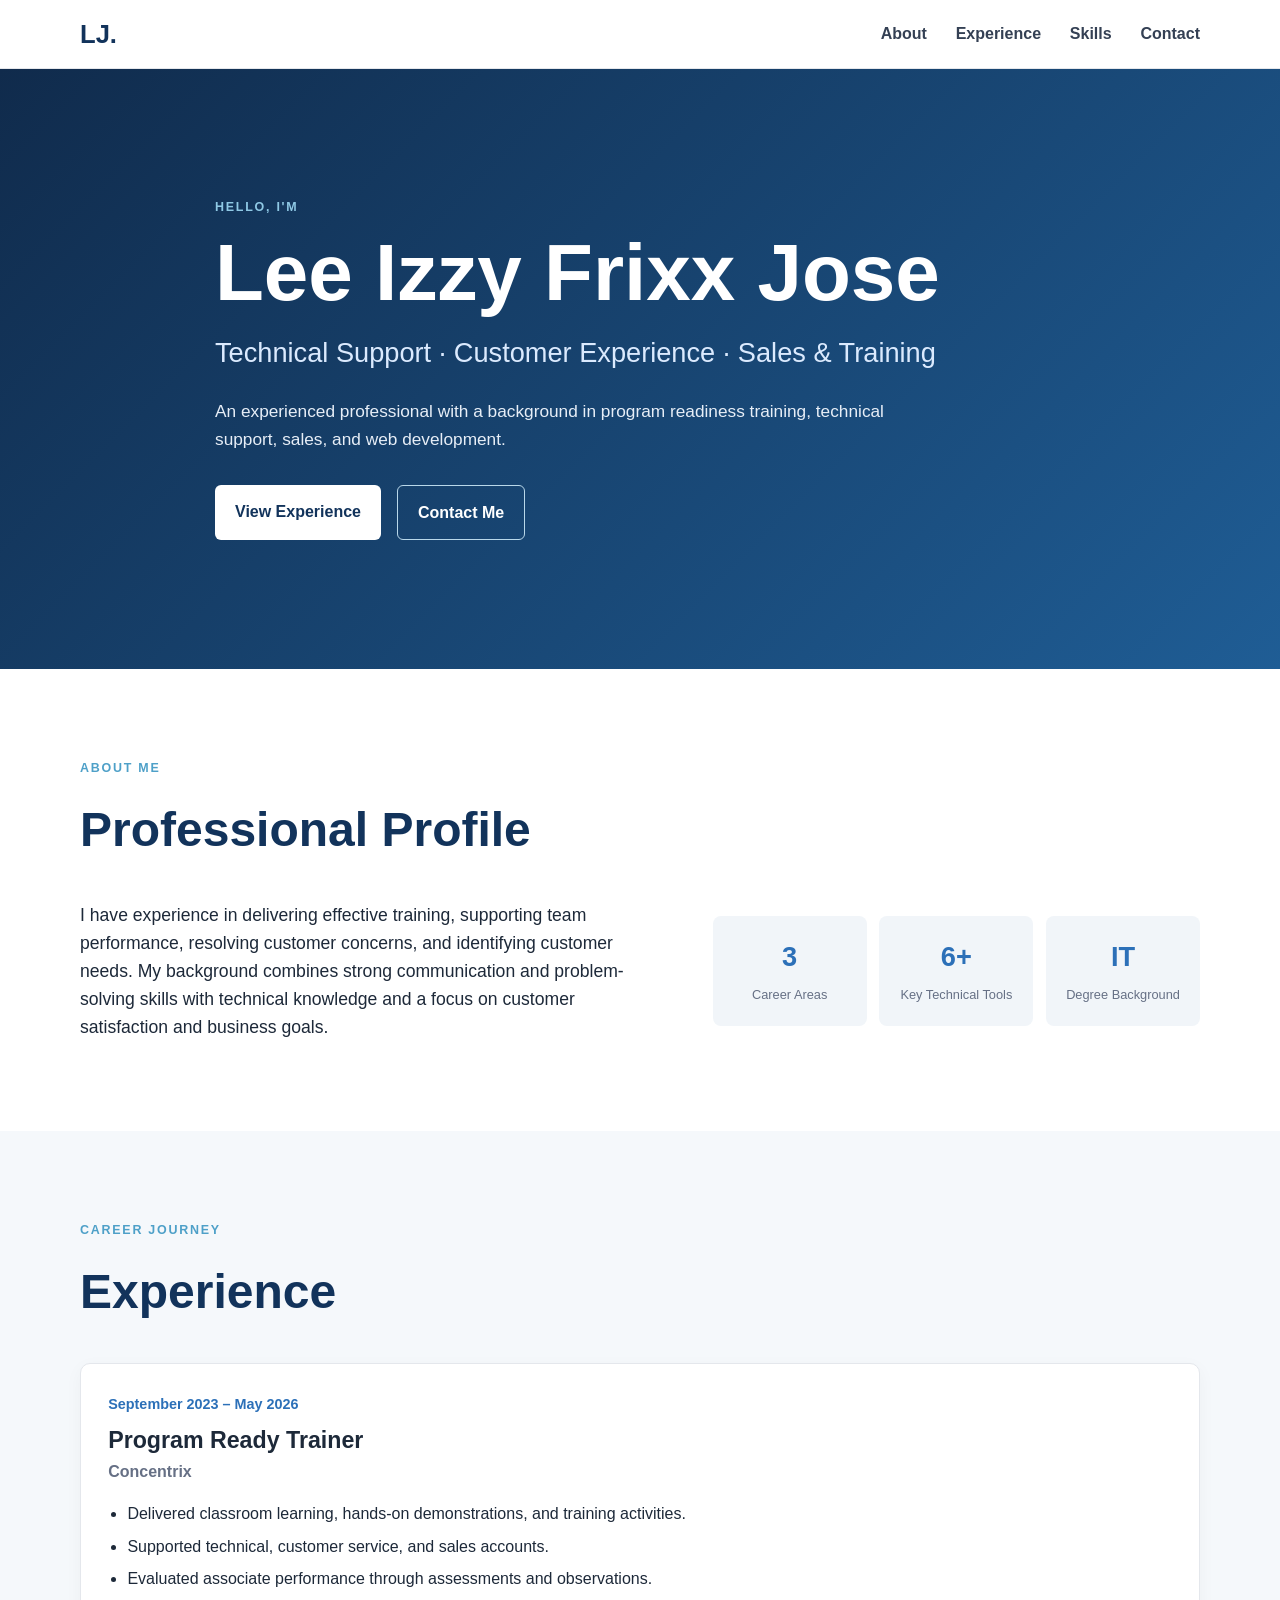
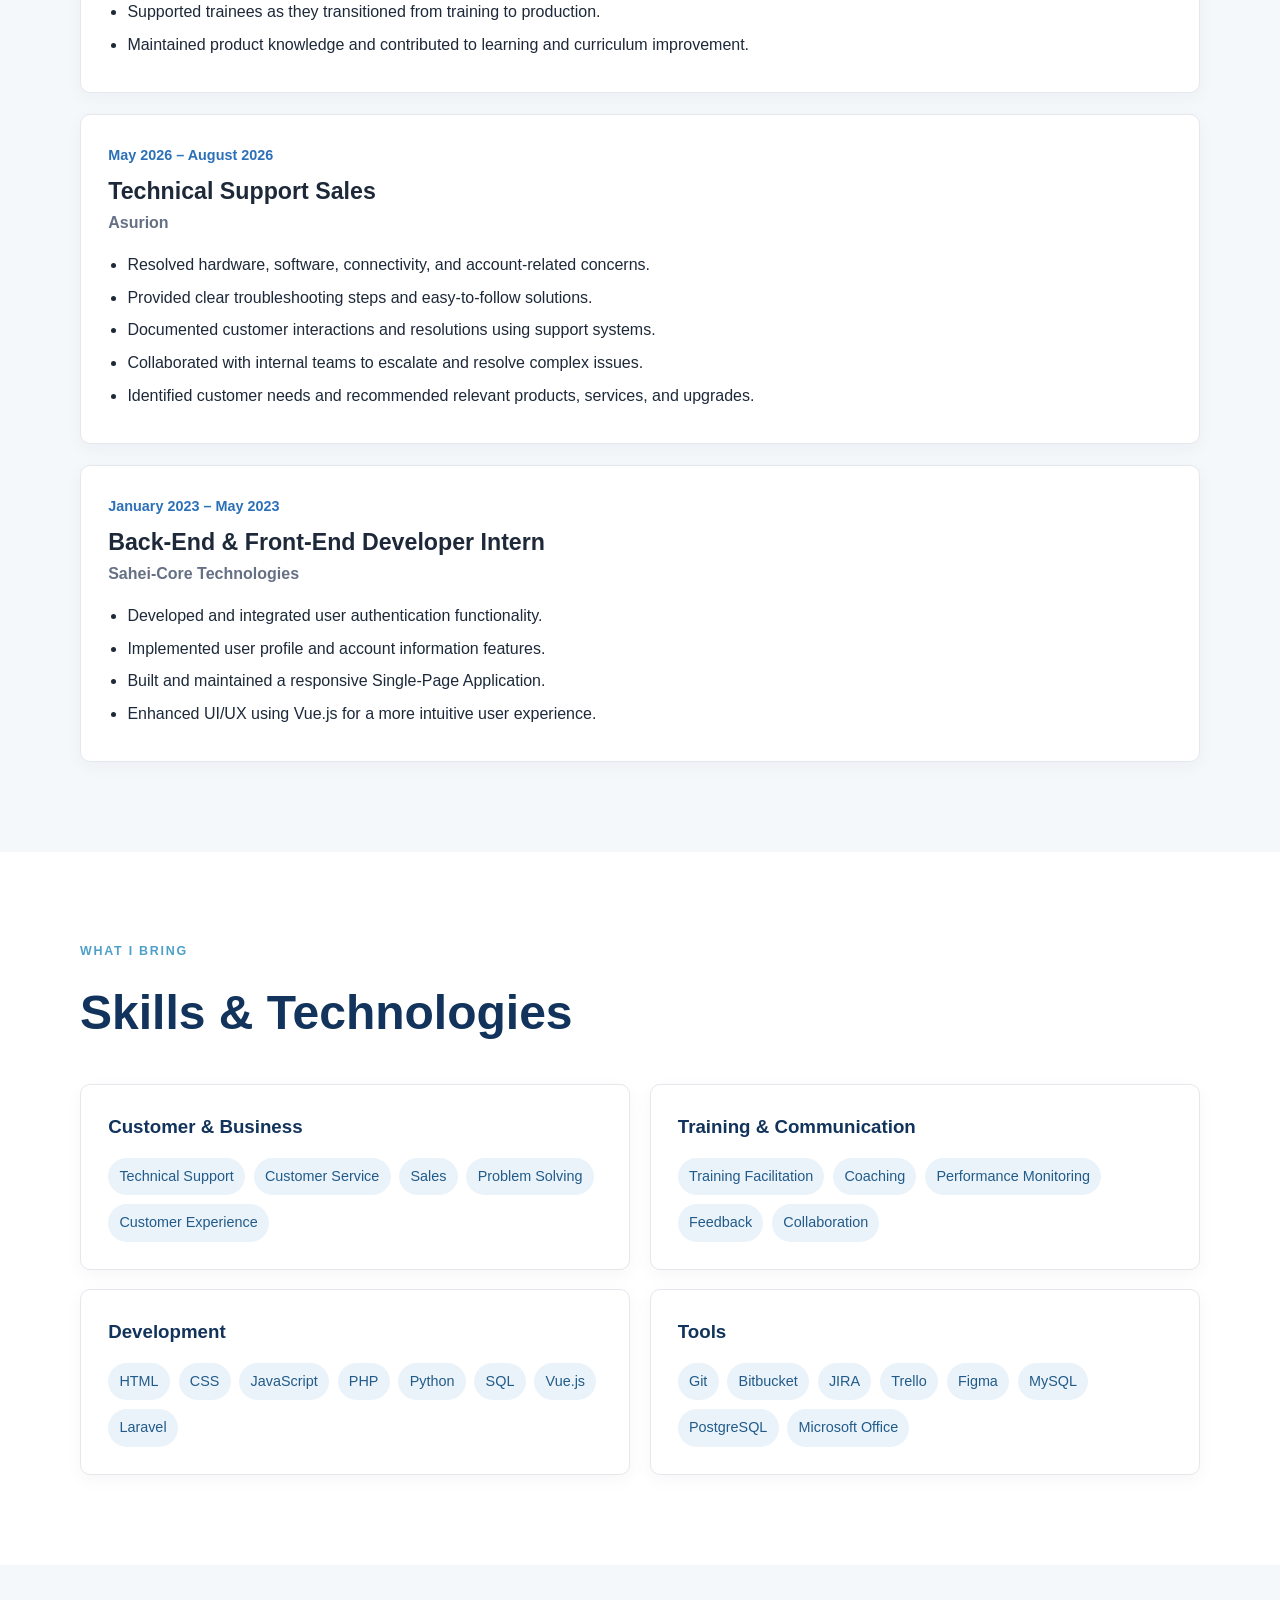
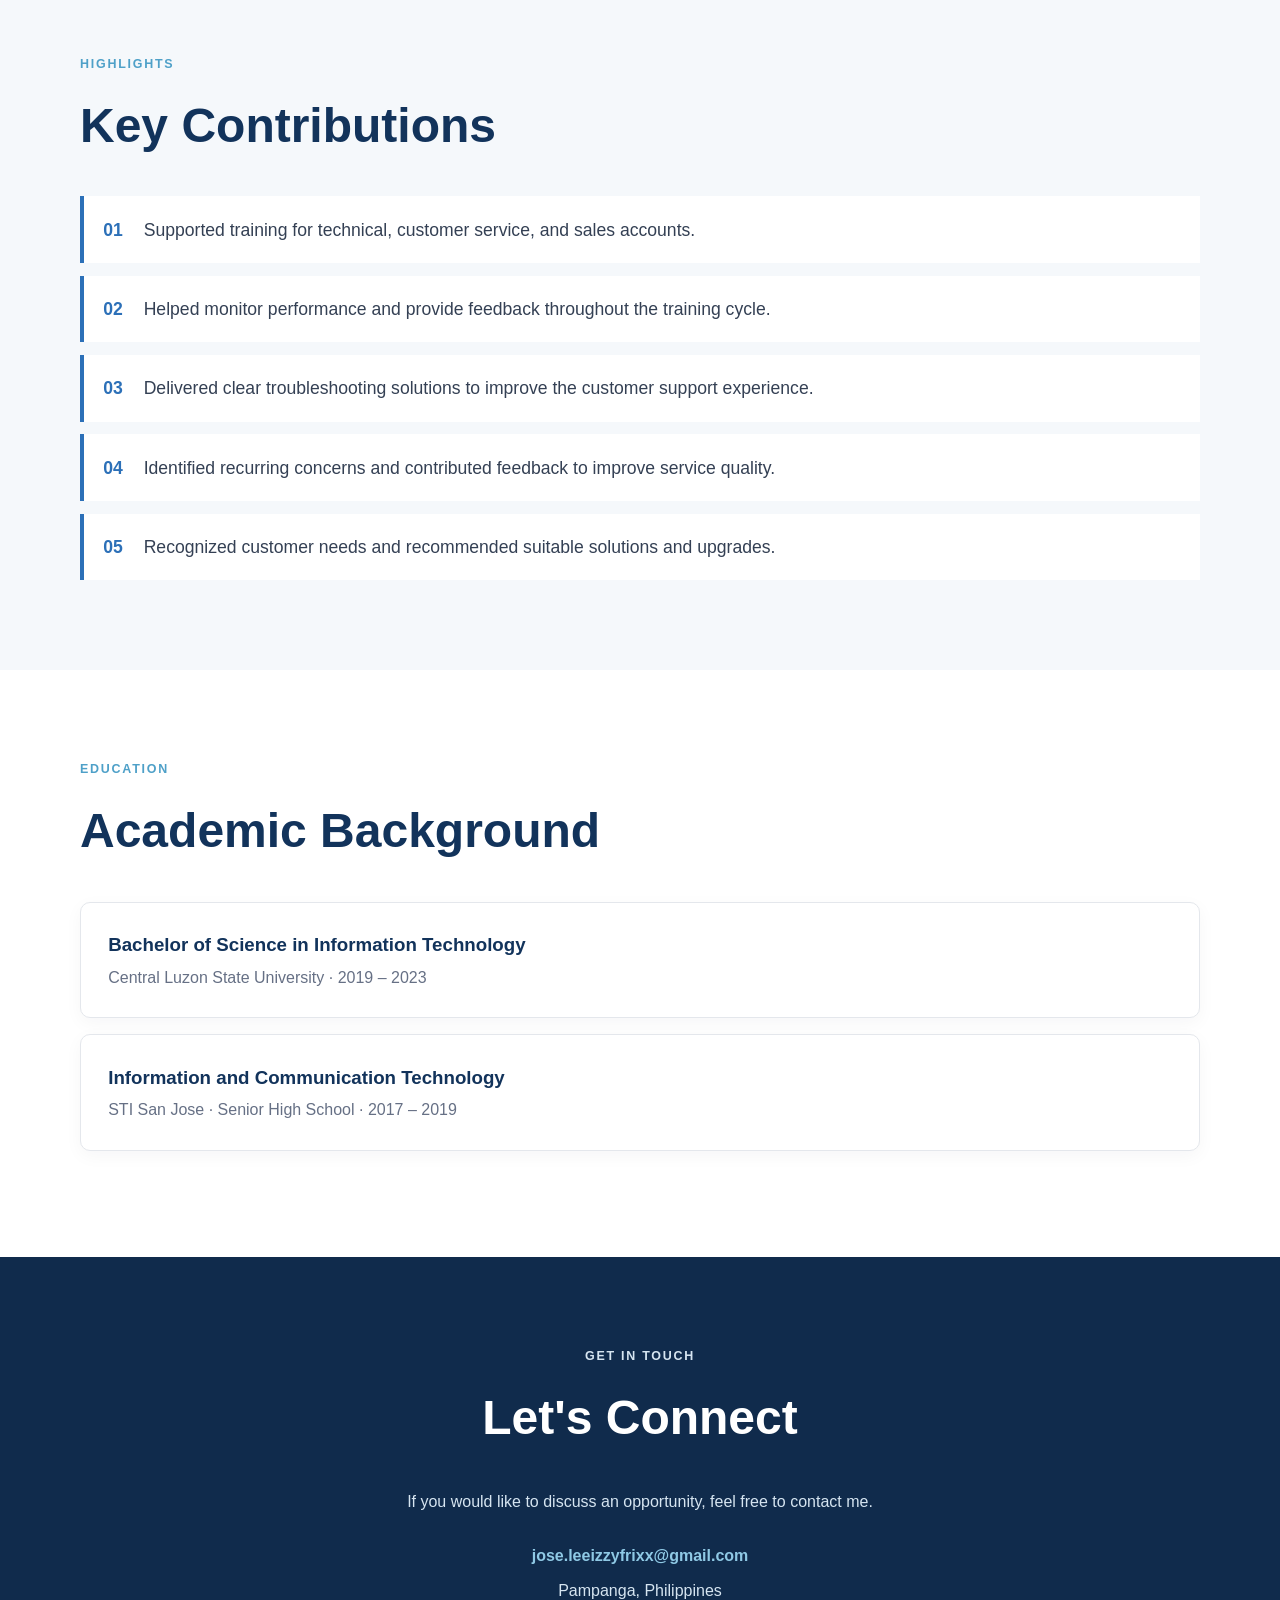
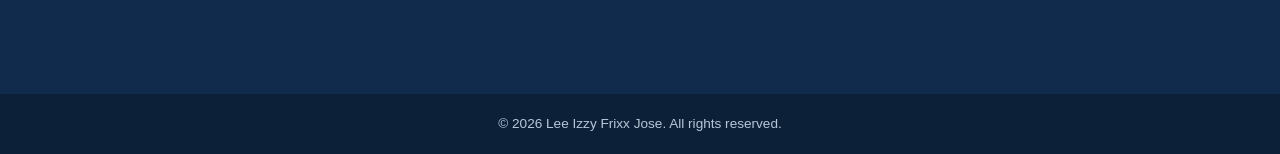
==== index.html @ 63daa394 "Initial Commit" ====
<!DOCTYPE html>
<html lang="en">
<head>
  <meta charset="UTF-8">
  <meta name="viewport" content="width=device-width, initial-scale=1.0">
  <title>Lee Izzy Frixx Jose | Portfolio</title>
  <link rel="stylesheet" href="style.css">
</head>
<body>

  <nav class="navbar">
    <div class="container nav-content">
      <a href="#home" class="logo">LJ.</a>
      <button class="menu-btn" id="menuBtn" aria-label="Open menu">☰</button>
      <ul class="nav-links" id="navLinks">
        <li><a href="#about">About</a></li>
        <li><a href="#experience">Experience</a></li>
        <li><a href="#skills">Skills</a></li>
        <li><a href="#contact">Contact</a></li>
      </ul>
    </div>
  </nav>

  <main>
    <section id="home" class="hero">
      <div class="container hero-content">
        <p class="eyebrow">HELLO, I'M</p>
        <h1>Lee Izzy Frixx Jose</h1>
        <h2>Technical Support · Customer Experience · Sales & Training</h2>
        <p class="hero-text">
          An experienced professional with a background in program readiness training,
          technical support, sales, and web development.
        </p>
        <div class="hero-buttons">
          <a href="#experience" class="btn primary">View Experience</a>
          <a href="#contact" class="btn secondary">Contact Me</a>
        </div>
      </div>
    </section>

    <section id="about" class="section">
      <div class="container">
        <p class="section-label">ABOUT ME</p>
        <h2>Professional Profile</h2>
        <div class="about-grid">
          <p>
            I have experience in delivering effective training, supporting team
            performance, resolving customer concerns, and identifying customer needs.
            My background combines strong communication and problem-solving skills with
            technical knowledge and a focus on customer satisfaction and business goals.
          </p>
          <div class="stats">
            <div class="stat-card"><strong>3</strong><span>Career Areas</span></div>
            <div class="stat-card"><strong>6+</strong><span>Key Technical Tools</span></div>
            <div class="stat-card"><strong>IT</strong><span>Degree Background</span></div>
          </div>
        </div>
      </div>
    </section>

    <section id="experience" class="section alt">
      <div class="container">
        <p class="section-label">CAREER JOURNEY</p>
        <h2>Experience</h2>

        <div class="timeline">
          <article class="timeline-card">
            <span class="date">September 2023 – May 2026</span>
            <h3>Program Ready Trainer</h3>
            <h4>Concentrix</h4>
            <ul>
              <li>Delivered classroom learning, hands-on demonstrations, and training activities.</li>
              <li>Supported technical, customer service, and sales accounts.</li>
              <li>Evaluated associate performance through assessments and observations.</li>
              <li>Supported trainees as they transitioned from training to production.</li>
              <li>Maintained product knowledge and contributed to learning and curriculum improvement.</li>
            </ul>
          </article>

          <article class="timeline-card">
            <span class="date">May 2026 – August 2026</span>
            <h3>Technical Support Sales</h3>
            <h4>Asurion</h4>
            <ul>
              <li>Resolved hardware, software, connectivity, and account-related concerns.</li>
              <li>Provided clear troubleshooting steps and easy-to-follow solutions.</li>
              <li>Documented customer interactions and resolutions using support systems.</li>
              <li>Collaborated with internal teams to escalate and resolve complex issues.</li>
              <li>Identified customer needs and recommended relevant products, services, and upgrades.</li>
            </ul>
          </article>

          <article class="timeline-card">
            <span class="date">January 2023 – May 2023</span>
            <h3>Back-End & Front-End Developer Intern</h3>
            <h4>Sahei-Core Technologies</h4>
            <ul>
              <li>Developed and integrated user authentication functionality.</li>
              <li>Implemented user profile and account information features.</li>
              <li>Built and maintained a responsive Single-Page Application.</li>
              <li>Enhanced UI/UX using Vue.js for a more intuitive user experience.</li>
            </ul>
          </article>
        </div>
      </div>
    </section>

    <section id="skills" class="section">
      <div class="container">
        <p class="section-label">WHAT I BRING</p>
        <h2>Skills & Technologies</h2>

        <div class="skills-grid">
          <div class="skill-card">
            <h3>Customer & Business</h3>
            <div class="tags">
              <span>Technical Support</span><span>Customer Service</span>
              <span>Sales</span><span>Problem Solving</span>
              <span>Customer Experience</span>
            </div>
          </div>

          <div class="skill-card">
            <h3>Training & Communication</h3>
            <div class="tags">
              <span>Training Facilitation</span><span>Coaching</span>
              <span>Performance Monitoring</span><span>Feedback</span>
              <span>Collaboration</span>
            </div>
          </div>

          <div class="skill-card">
            <h3>Development</h3>
            <div class="tags">
              <span>HTML</span><span>CSS</span><span>JavaScript</span>
              <span>PHP</span><span>Python</span><span>SQL</span>
              <span>Vue.js</span><span>Laravel</span>
            </div>
          </div>

          <div class="skill-card">
            <h3>Tools</h3>
            <div class="tags">
              <span>Git</span><span>Bitbucket</span><span>JIRA</span>
              <span>Trello</span><span>Figma</span><span>MySQL</span>
              <span>PostgreSQL</span><span>Microsoft Office</span>
            </div>
          </div>
        </div>
      </div>
    </section>

    <section class="section alt">
      <div class="container">
        <p class="section-label">HIGHLIGHTS</p>
        <h2>Key Contributions</h2>
        <div class="contributions">
          <div>01 <span>Supported training for technical, customer service, and sales accounts.</span></div>
          <div>02 <span>Helped monitor performance and provide feedback throughout the training cycle.</span></div>
          <div>03 <span>Delivered clear troubleshooting solutions to improve the customer support experience.</span></div>
          <div>04 <span>Identified recurring concerns and contributed feedback to improve service quality.</span></div>
          <div>05 <span>Recognized customer needs and recommended suitable solutions and upgrades.</span></div>
        </div>
      </div>
    </section>

    <section class="section">
      <div class="container education">
        <p class="section-label">EDUCATION</p>
        <h2>Academic Background</h2>
        <div class="education-card">
          <h3>Bachelor of Science in Information Technology</h3>
          <p>Central Luzon State University · 2019 – 2023</p>
        </div>
        <div class="education-card">
          <h3>Information and Communication Technology</h3>
          <p>STI San Jose · Senior High School · 2017 – 2019</p>
        </div>
      </div>
    </section>

    <section id="contact" class="contact">
      <div class="container">
        <p class="section-label">GET IN TOUCH</p>
        <h2>Let's Connect</h2>
        <p>If you would like to discuss an opportunity, feel free to contact me.</p>
        <div class="contact-links">
          <a href="mailto:jose.leeizzyfrixx@gmail.com">jose.leeizzyfrixx@gmail.com</a>
          <span>Pampanga, Philippines</span>
        </div>
      </div>
    </section>
  </main>

  <footer>
    <p>© <span id="year"></span> Lee Izzy Frixx Jose. All rights reserved.</p>
  </footer>

  <script src="script.js"></script>
</body>
</html>
---- style.css ----
* { box-sizing: border-box; margin: 0; padding: 0; }
html { scroll-behavior: smooth; }
body {
  font-family: Arial, Helvetica, sans-serif;
  color: #1d2939;
  background: #ffffff;
  line-height: 1.6;
}
.container { width: min(1120px, 90%); margin: auto; }

.navbar {
  position: sticky; top: 0; z-index: 100;
  background: rgba(255,255,255,.96);
  border-bottom: 1px solid #e5e7eb;
}
.nav-content { min-height: 68px; display: flex; align-items: center; justify-content: space-between; }
.logo { text-decoration: none; font-weight: 800; font-size: 1.6rem; color: #12335b; }
.nav-links { list-style: none; display: flex; gap: 1.8rem; }
.nav-links a { text-decoration: none; color: #344054; font-weight: 600; }
.nav-links a:hover { color: #2c70b8; }
.menu-btn { display: none; border: 0; background: none; font-size: 1.5rem; cursor: pointer; }

.hero {
  min-height: 600px; display: flex; align-items: center;
  background: linear-gradient(135deg, #102b4c, #1f5d95);
  color: white;
}
.hero-content { max-width: 850px; }
.eyebrow, .section-label { letter-spacing: .14em; font-size: .78rem; font-weight: 700; color: #4ea0c8; margin-bottom: .8rem; }
.hero .eyebrow { color: #8fc9e5; }
h1 { font-size: clamp(2.7rem, 7vw, 5rem); line-height: 1.05; margin-bottom: 1rem; }
.hero h2 { font-size: clamp(1.2rem, 3vw, 1.7rem); font-weight: 400; color: #dbeafe; }
.hero-text { margin: 1.5rem 0 2rem; max-width: 680px; color: #e7eef7; font-size: 1.08rem; }
.hero-buttons { display: flex; gap: 1rem; flex-wrap: wrap; }
.btn { display: inline-block; padding: .85rem 1.25rem; border-radius: 6px; text-decoration: none; font-weight: 700; }
.primary { background: #ffffff; color: #12335b; }
.secondary { border: 1px solid #b9d8ea; color: white; }

.section { padding: 90px 0; }
.section.alt { background: #f5f8fb; }
.section h2, .contact h2 { font-size: clamp(2rem, 4vw, 3rem); color: #12335b; margin-bottom: 2rem; }
.about-grid { display: grid; grid-template-columns: 1.2fr 1fr; gap: 3rem; align-items: center; font-size: 1.1rem; }
.stats { display: grid; grid-template-columns: repeat(3, 1fr); gap: .8rem; }
.stat-card { background: #f1f5f9; padding: 1.2rem .8rem; text-align: center; border-radius: 8px; }
.stat-card strong { display: block; font-size: 1.7rem; color: #2c70b8; }
.stat-card span { font-size: .8rem; color: #667085; }

.timeline { display: grid; gap: 1.3rem; }
.timeline-card, .skill-card, .education-card {
  background: white; border: 1px solid #e4e7ec; border-radius: 10px; padding: 1.7rem;
  box-shadow: 0 5px 18px rgba(16, 24, 40, .04);
}
.timeline-card .date { color: #2c70b8; font-weight: 700; font-size: .9rem; }
.timeline-card h3 { font-size: 1.45rem; margin-top: .35rem; }
.timeline-card h4 { color: #667085; margin-bottom: 1rem; }
.timeline-card ul { padding-left: 1.2rem; }
.timeline-card li { margin: .45rem 0; }

.skills-grid { display: grid; grid-template-columns: repeat(2, 1fr); gap: 1.2rem; }
.skill-card h3 { color: #12335b; margin-bottom: 1rem; }
.tags { display: flex; flex-wrap: wrap; gap: .55rem; }
.tags span { background: #eaf3fa; color: #225b89; padding: .45rem .7rem; border-radius: 999px; font-size: .9rem; }

.contributions { display: grid; gap: .8rem; }
.contributions div {
  padding: 1.2rem; background: white; border-left: 4px solid #2c70b8;
  font-size: 1.1rem; font-weight: 800; color: #2c70b8;
}
.contributions span { color: #344054; font-weight: 400; margin-left: 1rem; }

.education-card { margin-bottom: 1rem; }
.education-card h3 { color: #12335b; margin-bottom: .3rem; }
.education-card p { color: #667085; }

.contact { background: #102b4c; color: white; padding: 90px 0; text-align: center; }
.contact h2 { color: white; }
.contact p { color: #d6e5f1; }
.contact-links { margin-top: 1.8rem; display: flex; flex-direction: column; gap: .6rem; }
.contact-links a { color: #8fc9e5; text-decoration: none; font-weight: 700; }
.contact-links span { color: #d6e5f1; }

footer { text-align: center; padding: 1.2rem; background: #0c2038; color: #b8c7d8; font-size: .85rem; }

@media (max-width: 700px) {
  .menu-btn { display: block; }
  .nav-links {
    display: none; position: absolute; top: 68px; left: 0; right: 0;
    background: white; padding: 1rem 5%; flex-direction: column; gap: 1rem;
    border-bottom: 1px solid #e5e7eb;
  }
  .nav-links.show { display: flex; }
  .about-grid, .skills-grid { grid-template-columns: 1fr; }
  .stats { grid-template-columns: 1fr 1fr 1fr; }
  .contributions span { display: block; margin: .4rem 0 0; }
}
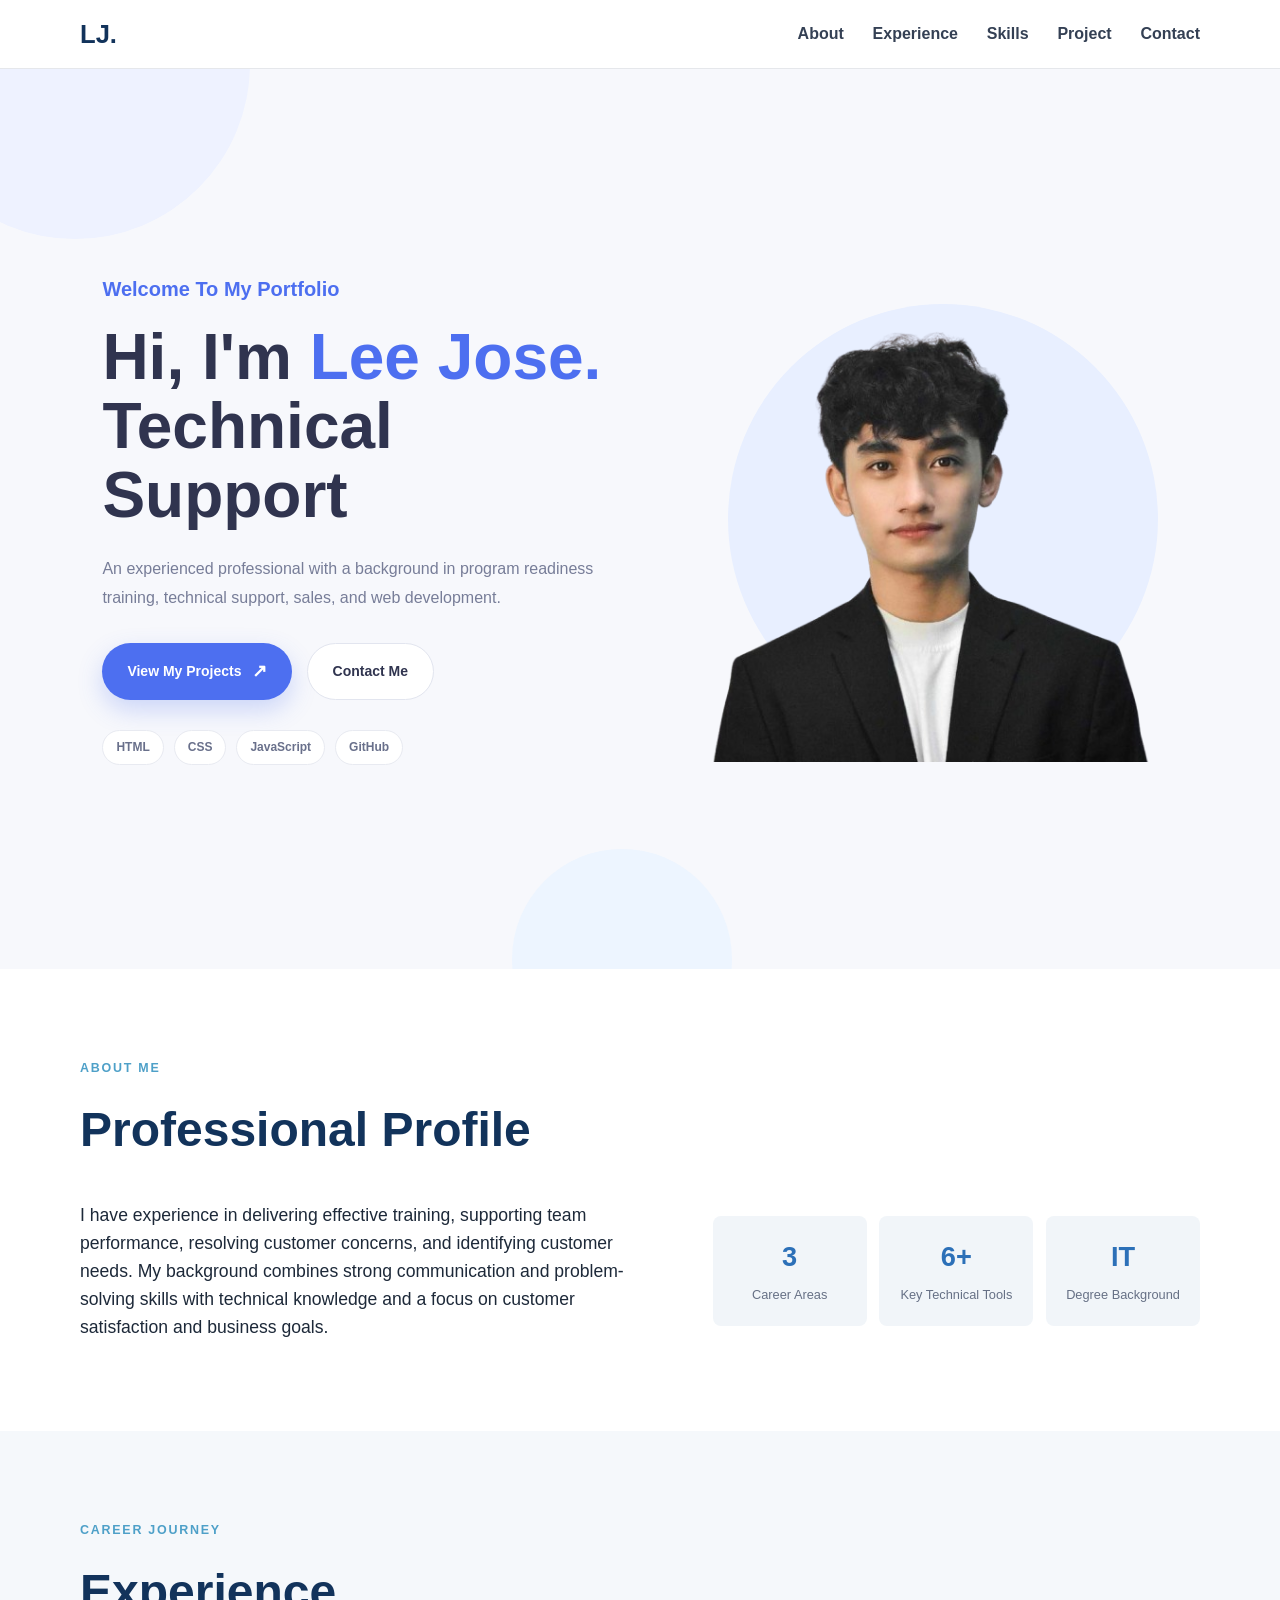
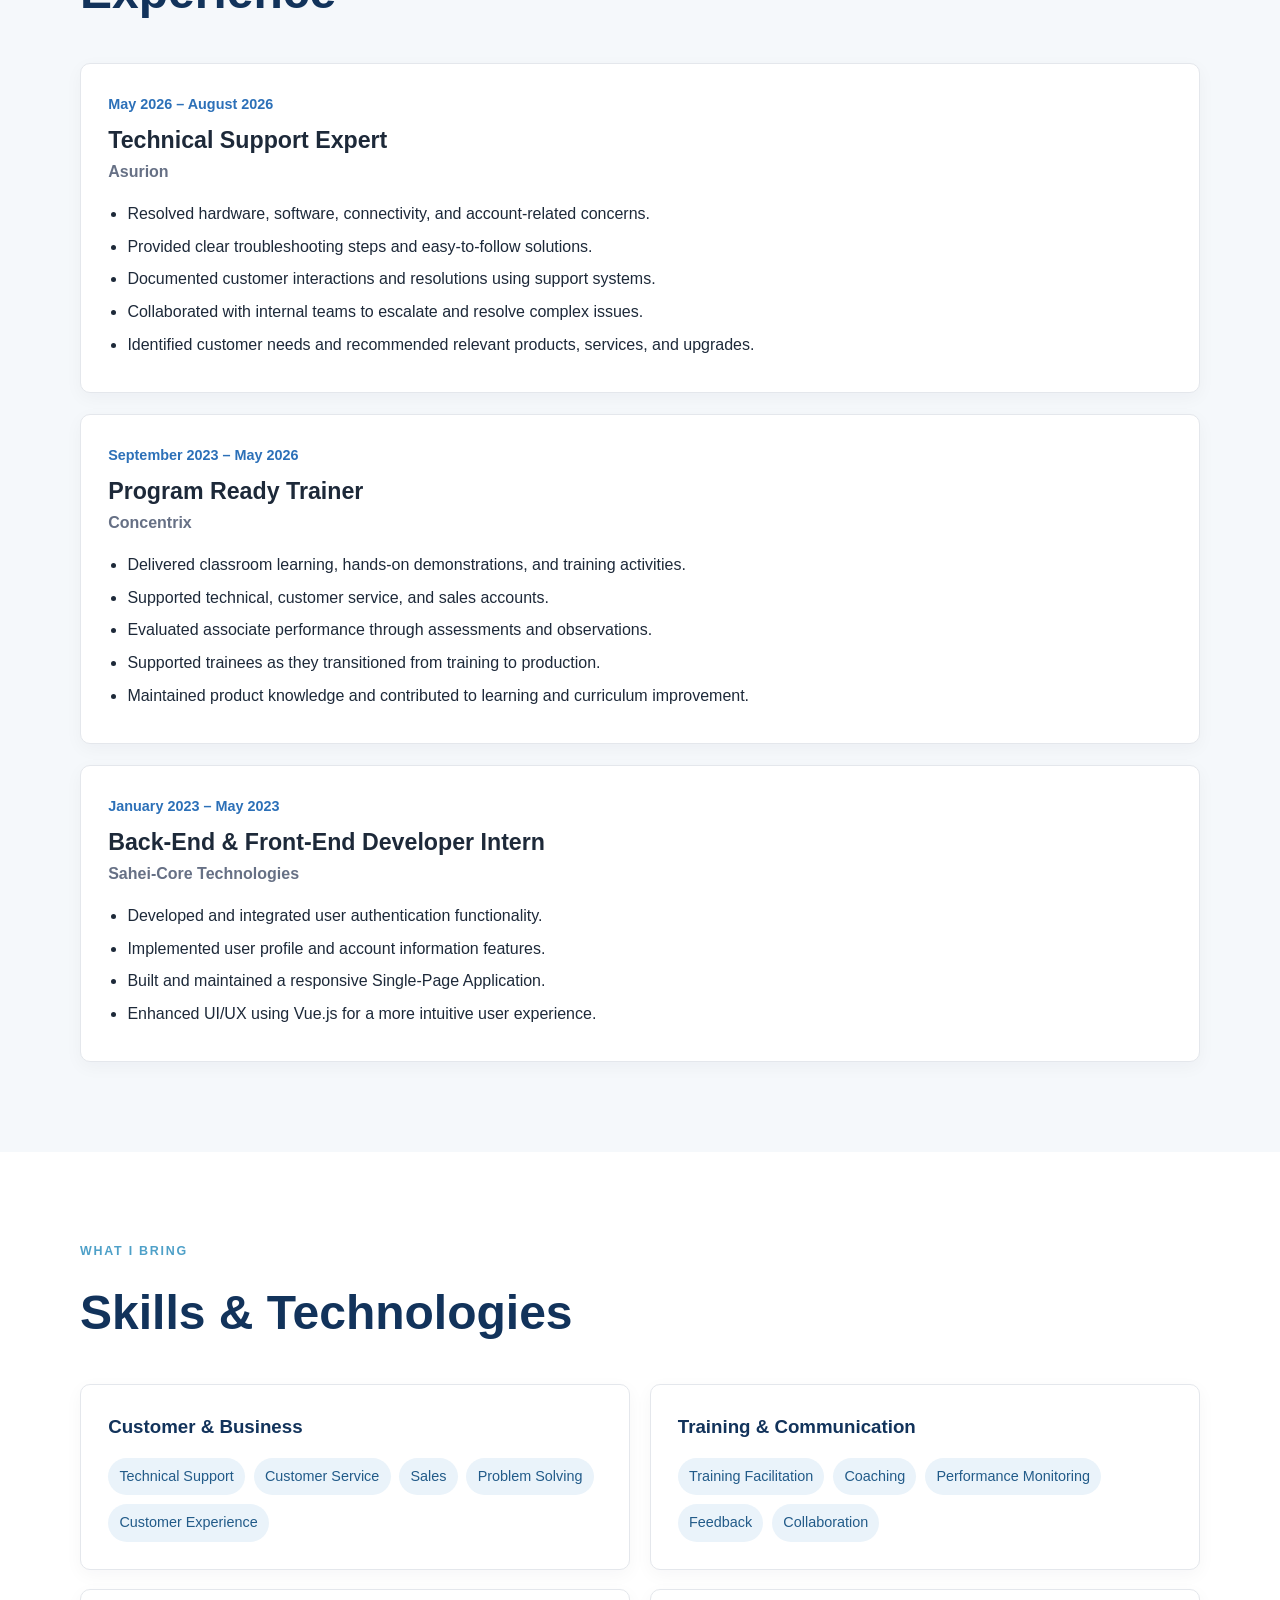
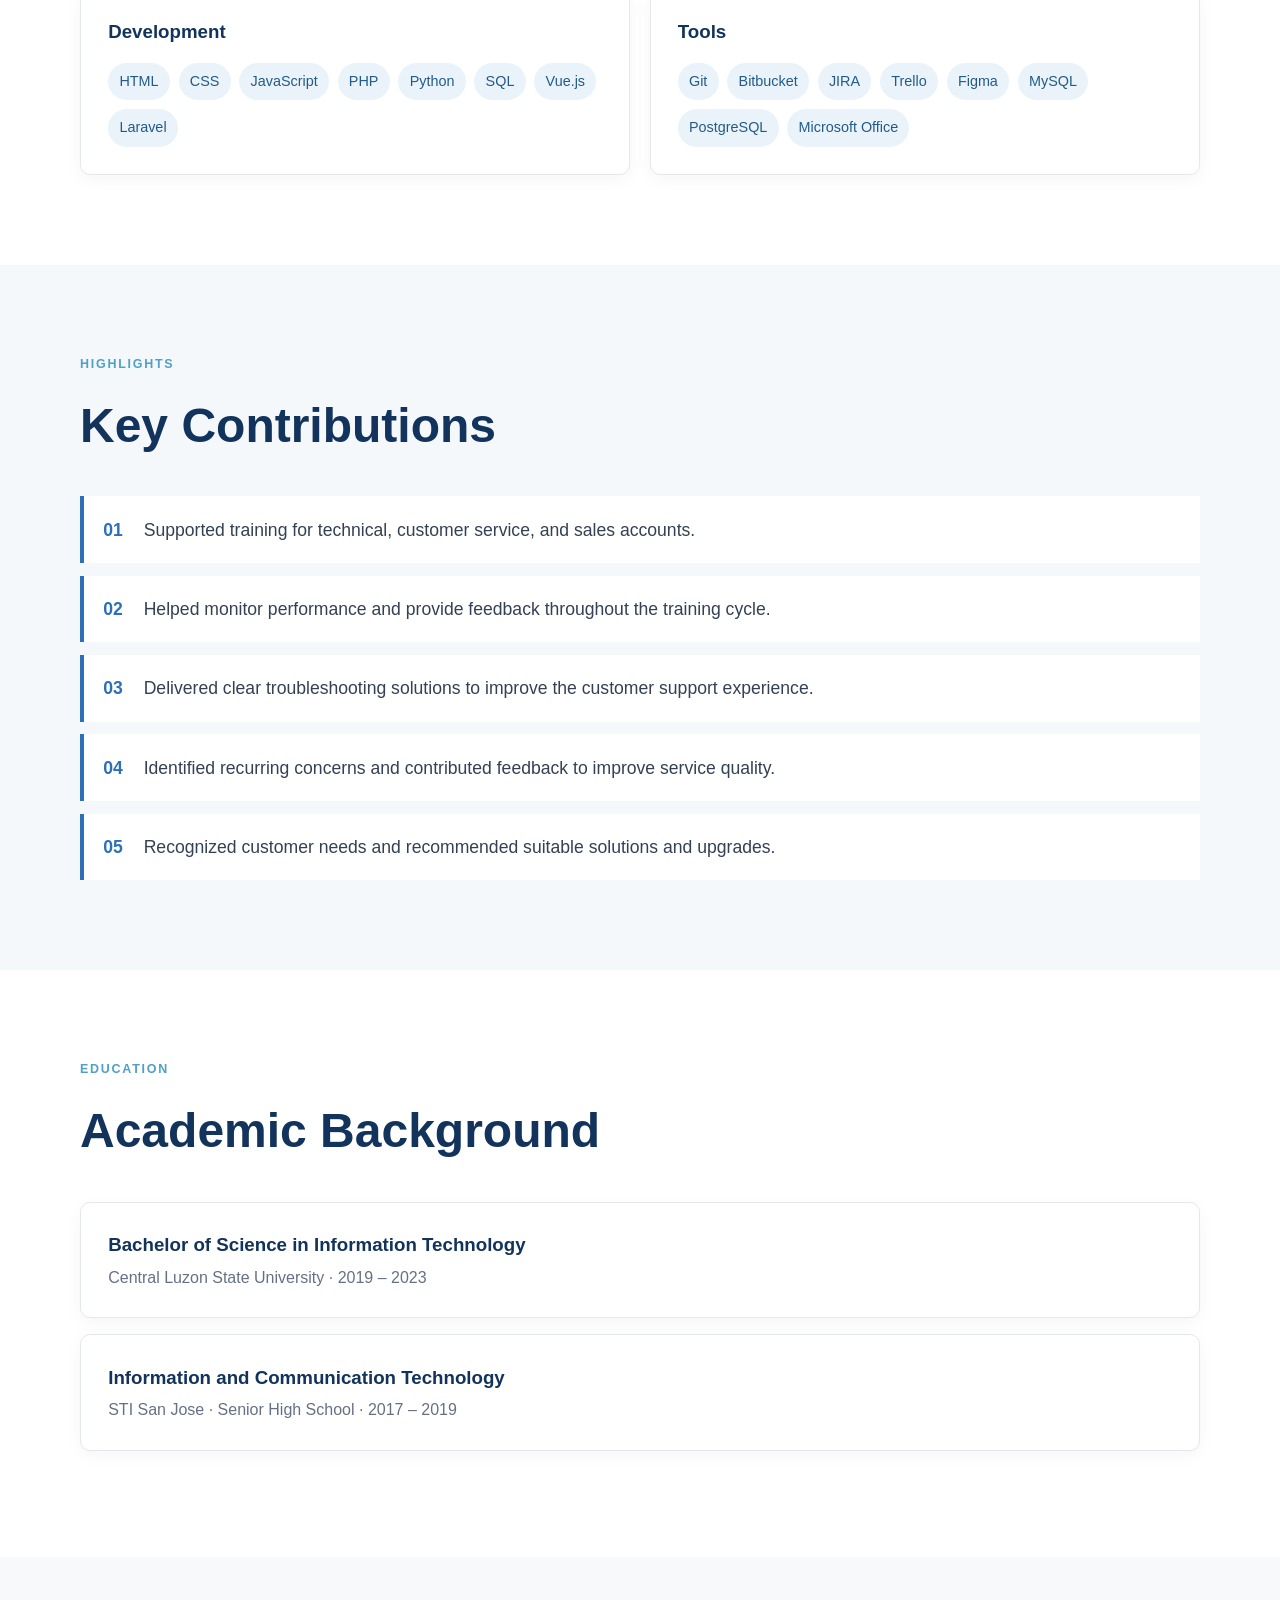
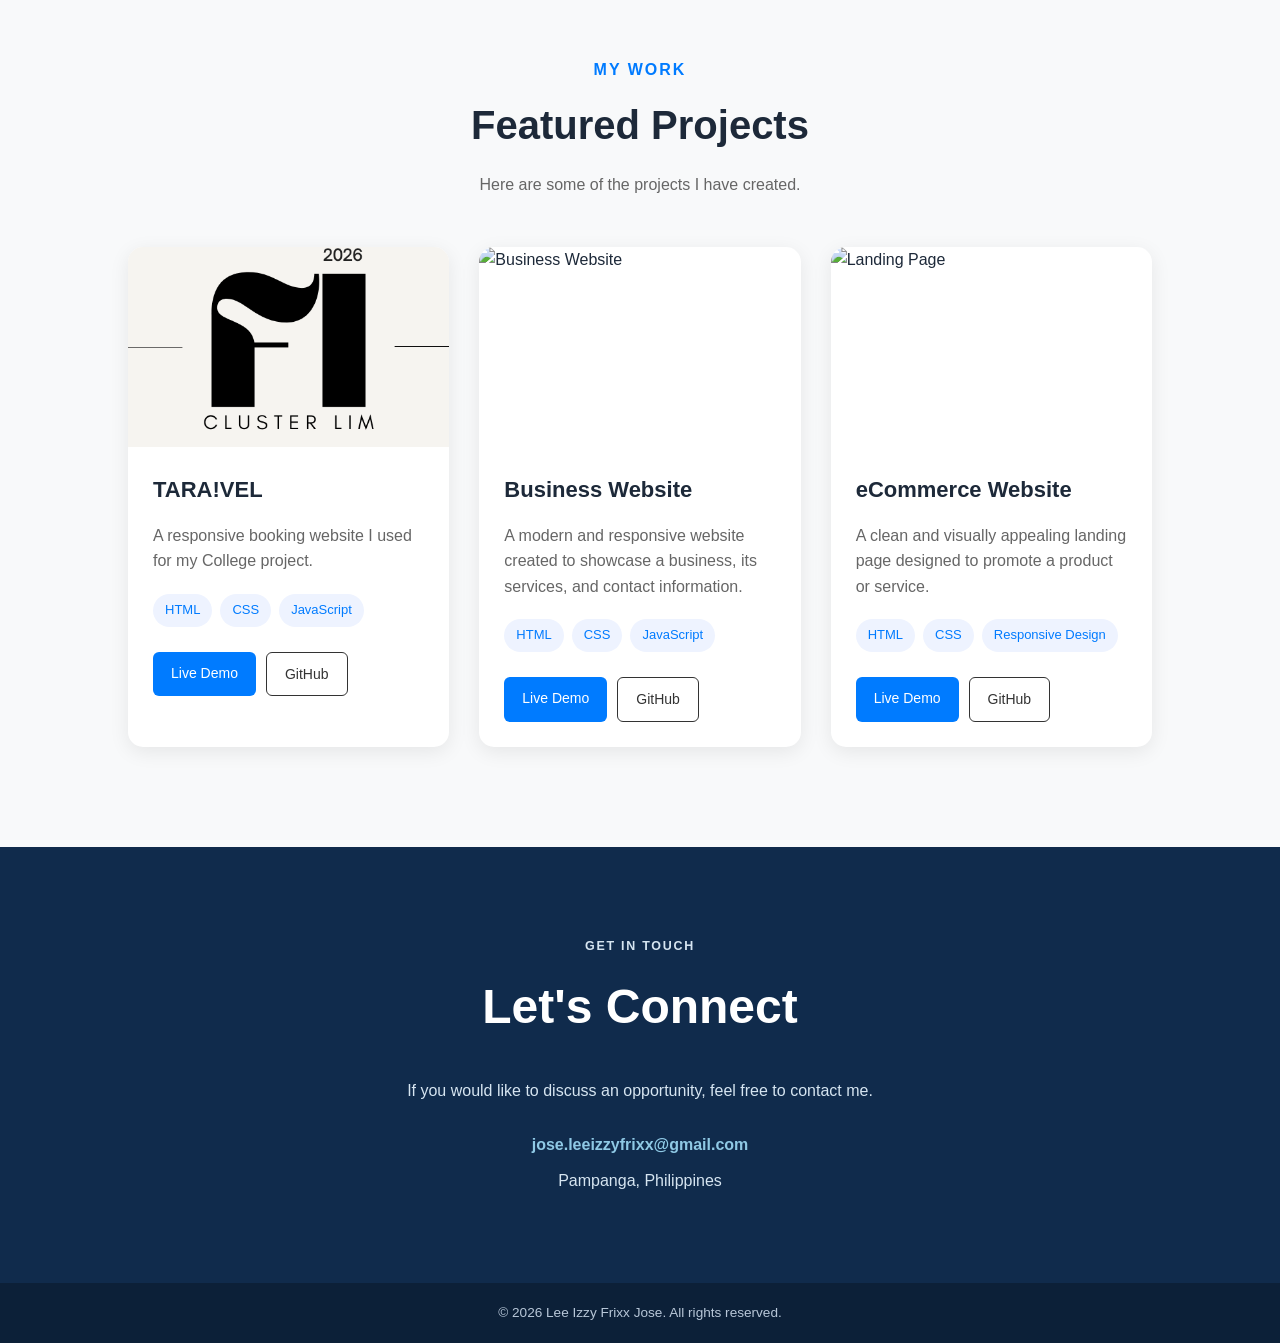
==== commit d4bb282c: "Second Update" ====
--- a/index.html
+++ b/index.html
@@ -16,13 +16,14 @@
         <li><a href="#about">About</a></li>
         <li><a href="#experience">Experience</a></li>
         <li><a href="#skills">Skills</a></li>
+        <li><a href="#projects">Project</a></li>
         <li><a href="#contact">Contact</a></li>
       </ul>
     </div>
   </nav>
 
   <main>
-    <section id="home" class="hero">
+    <!--<section id="home" class="hero">
       <div class="container hero-content">
         <p class="eyebrow">HELLO, I'M</p>
         <h1>Lee Izzy Frixx Jose</h1>
@@ -36,7 +37,91 @@
           <a href="#contact" class="btn secondary">Contact Me</a>
         </div>
       </div>
-    </section>
+    </section> > -->
+
+<!-- =========================
+     HERO SECTION
+========================= -->
+
+<section class="hero" id="home">
+
+    <!-- Background Decorations -->
+    <div class="hero-shape shape-one"></div>
+    <div class="hero-shape shape-two"></div>
+
+    <div class="hero-container">
+
+        <!-- LEFT CONTENT -->
+        <div class="hero-content">
+
+            <p class="welcome-text">
+                Welcome To My Portfolio
+            </p>
+
+            <h1>
+                Hi, I'm <span>Lee Jose.</span>
+                <br>
+                <strong id="typing-text">Technical Support</strong>
+            </h1>
+
+            <p class="hero-description">
+                An experienced professional with a background in program readiness training,
+          technical support, sales, and web development.
+            </p>
+
+            <div class="hero-buttons">
+
+                <a href="#projects" class="btn primary-btn">
+                    View My Projects
+                    <span>↗</span>
+                </a>
+
+                <a href="#contact" class="btn secondary-btn">
+                    Contact Me
+                </a>
+
+            </div>
+
+            <!-- Small Skills -->
+            <div class="hero-skills">
+
+                <span>HTML</span>
+                <span>CSS</span>
+                <span>JavaScript</span>
+                <span>GitHub</span>
+
+            </div>
+
+        </div>
+
+
+        <!-- RIGHT IMAGE -->
+        <div class="hero-image">
+
+            <div class="image-circle"></div>
+
+            <!-- Replace this with your own image -->
+            <img 
+                src="images/Professional_Picture-removebg-preview.png"
+                alt="Web Developer Illustration"
+            >
+
+            <!-- Floating Card 
+            <div class="floating-card">
+                <div class="code-icon">&lt;/&gt;</div>
+
+                
+                <div>
+                    <strong>Building Ideas</strong>
+                    <small>One line of code at a time.</small>
+                </div>
+            </div>
+          -->
+        </div>
+
+    </div>
+
+</section>
 
     <section id="about" class="section">
       <div class="container">
@@ -64,6 +149,20 @@
         <h2>Experience</h2>
 
         <div class="timeline">
+
+          <article class="timeline-card">
+            <span class="date">May 2026 – August 2026</span>
+            <h3>Technical Support Expert</h3>
+            <h4>Asurion</h4>
+            <ul>
+              <li>Resolved hardware, software, connectivity, and account-related concerns.</li>
+              <li>Provided clear troubleshooting steps and easy-to-follow solutions.</li>
+              <li>Documented customer interactions and resolutions using support systems.</li>
+              <li>Collaborated with internal teams to escalate and resolve complex issues.</li>
+              <li>Identified customer needs and recommended relevant products, services, and upgrades.</li>
+            </ul>
+          </article>
+
           <article class="timeline-card">
             <span class="date">September 2023 – May 2026</span>
             <h3>Program Ready Trainer</h3>
@@ -78,19 +177,6 @@
           </article>
 
           <article class="timeline-card">
-            <span class="date">May 2026 – August 2026</span>
-            <h3>Technical Support Sales</h3>
-            <h4>Asurion</h4>
-            <ul>
-              <li>Resolved hardware, software, connectivity, and account-related concerns.</li>
-              <li>Provided clear troubleshooting steps and easy-to-follow solutions.</li>
-              <li>Documented customer interactions and resolutions using support systems.</li>
-              <li>Collaborated with internal teams to escalate and resolve complex issues.</li>
-              <li>Identified customer needs and recommended relevant products, services, and upgrades.</li>
-            </ul>
-          </article>
-
-          <article class="timeline-card">
             <span class="date">January 2023 – May 2023</span>
             <h3>Back-End & Front-End Developer Intern</h3>
             <h4>Sahei-Core Technologies</h4>
@@ -178,7 +264,117 @@
         </div>
       </div>
     </section>
-
+    <section id="projects" class="projects">
+    <div class="projects-container">
+
+        <div class="section-title">
+            <p>MY WORK</p>
+            <h2>Featured Projects</h2>
+            <span>Here are some of the projects I have created.</span>
+        </div>
+
+        <div class="projects-grid">
+
+            <!-- Project 1 -->
+            <div class="project-card">
+                <div class="project-image">
+                    <img src="images/C.png" alt="Portfolio Website">
+                </div>
+
+                <div class="project-content">
+                    <h3>TARA!VEL</h3>
+
+                    <p>
+                        A responsive booking website I used for my College project.
+                    </p>
+
+                    <div class="project-tools">
+                        <span>HTML</span>
+                        <span>CSS</span>
+                        <span>JavaScript</span>
+                    </div>
+
+                    <div class="project-buttons">
+                        <a href="#" target="_blank" class="demo-btn">
+                            Live Demo
+                        </a>
+
+                        <a href="#" target="_blank" class="github-btn">
+                            GitHub
+                        </a>
+                    </div>
+                </div>
+            </div>
+
+
+            <!-- Project 2 -->
+            <div class="project-card">
+                <div class="project-image">
+                    <img src="images/project2.jpg" alt="Business Website">
+                </div>
+
+                <div class="project-content">
+                    <h3>Business Website</h3>
+
+                    <p>
+                        A modern and responsive website created to showcase
+                        a business, its services, and contact information.
+                    </p>
+
+                    <div class="project-tools">
+                        <span>HTML</span>
+                        <span>CSS</span>
+                        <span>JavaScript</span>
+                    </div>
+
+                    <div class="project-buttons">
+                        <a href="#" target="_blank" class="demo-btn">
+                            Live Demo
+                        </a>
+
+                        <a href="#" target="_blank" class="github-btn">
+                            GitHub
+                        </a>
+                    </div>
+                </div>
+            </div>
+
+
+            <!-- Project 3 -->
+            <div class="project-card">
+                <div class="project-image">
+                    <img src="images/project3.jpg" alt="Landing Page">
+                </div>
+
+                <div class="project-content">
+                    <h3>eCommerce Website</h3>
+
+                    <p>
+                        A clean and visually appealing landing page designed
+                        to promote a product or service.
+                    </p>
+
+                    <div class="project-tools">
+                        <span>HTML</span>
+                        <span>CSS</span>
+                        <span>Responsive Design</span>
+                    </div>
+
+                    <div class="project-buttons">
+                        <a href="eCommerce Web/index.html" target="_blank" class="demo-btn">
+                            Live Demo
+                        </a>
+
+                        <a href="#" target="_blank" class="github-btn">
+                            GitHub
+                        </a>
+                    </div>
+                </div>
+            </div>
+
+        </div>
+    </div>
+</section>
     <section id="contact" class="contact">
       <div class="container">
         <p class="section-label">GET IN TOUCH</p>
--- a/style.css
+++ b/style.css
@@ -93,3 +93,568 @@
   .stats { grid-template-columns: 1fr 1fr 1fr; }
   .contributions span { display: block; margin: .4rem 0 0; }
 }
+
+/* =========================
+   PROJECTS SECTION
+========================= */
+
+.projects {
+    padding: 100px 10%;
+    background: #f8f9fa;
+}
+
+.projects-container {
+    max-width: 1200px;
+    margin: auto;
+}
+
+/* Section Title */
+
+.section-title {
+    text-align: center;
+    margin-bottom: 50px;
+}
+
+.section-title p {
+    color: #007bff;
+    font-weight: bold;
+    letter-spacing: 2px;
+    margin-bottom: 10px;
+}
+
+.section-title h2 {
+    font-size: 40px;
+    margin-bottom: 15px;
+}
+
+.section-title span {
+    color: #666;
+    font-size: 16px;
+}
+
+/* Projects Grid */
+
+.projects-grid {
+    display: grid;
+    grid-template-columns: repeat(3, 1fr);
+    gap: 30px;
+}
+
+/* Project Card */
+
+.project-card {
+    background: #ffffff;
+    border-radius: 15px;
+    overflow: hidden;
+    box-shadow: 0 5px 20px rgba(0, 0, 0, 0.08);
+    transition: 0.3s ease;
+}
+
+.project-card:hover {
+    transform: translateY(-10px);
+    box-shadow: 0 15px 30px rgba(0, 0, 0, 0.15);
+}
+
+/* Project Image */
+
+.project-image {
+    width: 100%;
+    height: 200px;
+    overflow: hidden;
+}
+
+.project-image img {
+    width: 100%;
+    height: 100%;
+    object-fit: cover;
+    transition: 0.4s;
+}
+
+.project-card:hover .project-image img {
+    transform: scale(1.05);
+}
+
+/* Project Content */
+
+.project-content {
+    padding: 25px;
+}
+
+.project-content h3 {
+    font-size: 22px;
+    margin-bottom: 15px;
+}
+
+.project-content p {
+    color: #666;
+    line-height: 1.6;
+    margin-bottom: 20px;
+}
+
+/* Technology Tags */
+
+.project-tools {
+    display: flex;
+    flex-wrap: wrap;
+    gap: 8px;
+    margin-bottom: 25px;
+}
+
+.project-tools span {
+    background: #eef3ff;
+    color: #007bff;
+    padding: 6px 12px;
+    border-radius: 20px;
+    font-size: 13px;
+}
+
+/* Buttons */
+
+.project-buttons {
+    display: flex;
+    gap: 10px;
+}
+
+.project-buttons a {
+    text-decoration: none;
+    padding: 10px 18px;
+    border-radius: 6px;
+    font-size: 14px;
+    font-weight: 500;
+    transition: 0.3s;
+}
+
+.demo-btn {
+    background: #007bff;
+    color: white;
+}
+
+.demo-btn:hover {
+    background: #0056b3;
+}
+
+.github-btn {
+    border: 1px solid #333;
+    color: #333;
+}
+
+.github-btn:hover {
+    background: #333;
+    color: white;
+}
+
+/* Mobile Responsive */
+
+@media (max-width: 900px) {
+    .projects-grid {
+        grid-template-columns: repeat(2, 1fr);
+    }
+}
+
+@media (max-width: 600px) {
+
+    .projects {
+        padding: 70px 7%;
+    }
+
+    .projects-grid {
+        grid-template-columns: 1fr;
+    }
+
+    .section-title h2 {
+        font-size: 32px;
+    }
+}
+
+/* =========================
+   HERO SECTION
+========================= */
+
+.hero {
+    position: relative;
+    min-height: 100vh;
+    background: #f7f8fc;
+    overflow: hidden;
+    display: flex;
+    align-items: center;
+    padding: 80px 8%;
+}
+
+/* Container */
+
+.hero-container {
+    width: 100%;
+    max-width: 1200px;
+    margin: auto;
+
+    display: grid;
+    grid-template-columns: 1fr 1fr;
+    align-items: center;
+    gap: 50px;
+}
+
+
+/* =========================
+   LEFT CONTENT
+========================= */
+
+.hero-content {
+    position: relative;
+    z-index: 2;
+}
+
+.welcome-text {
+    color: #4d6ff0;
+    font-size: 20px;
+    font-weight: 700;
+    margin-bottom: 18px;
+}
+
+.hero-content h1 {
+    color: #30344f;
+    font-size: clamp(42px, 5vw, 68px);
+    line-height: 1.08;
+    font-weight: 800;
+    margin: 0 0 25px;
+}
+
+.hero-content h1 span {
+    color: #4d6ff0;
+}
+
+.hero-content h1 strong {
+    color: #30344f;
+}
+
+
+/* Description */
+
+.hero-description {
+    max-width: 560px;
+    color: #777d98;
+    font-size: 16px;
+    line-height: 1.8;
+    margin-bottom: 30px;
+}
+
+
+/* =========================
+   BUTTONS
+========================= */
+
+.hero-buttons {
+    display: flex;
+    gap: 15px;
+    flex-wrap: wrap;
+}
+
+.btn {
+    display: inline-flex;
+    align-items: center;
+    gap: 10px;
+
+    padding: 14px 25px;
+    border-radius: 30px;
+
+    text-decoration: none;
+    font-size: 14px;
+    font-weight: 700;
+
+    transition: all 0.3s ease;
+}
+
+.primary-btn {
+    background: #4d6ff0;
+    color: white;
+    box-shadow: 0 10px 25px rgba(77, 111, 240, 0.25);
+}
+
+.primary-btn:hover {
+    transform: translateY(-4px);
+    box-shadow: 0 15px 30px rgba(77, 111, 240, 0.35);
+}
+
+.primary-btn span {
+    font-size: 18px;
+}
+
+.secondary-btn {
+    background: white;
+    color: #30344f;
+    border: 1px solid #e2e5ef;
+}
+
+.secondary-btn:hover {
+    background: #4d6ff0;
+    color: white;
+    transform: translateY(-4px);
+}
+
+
+/* =========================
+   SKILLS
+========================= */
+
+.hero-skills {
+    display: flex;
+    gap: 10px;
+    flex-wrap: wrap;
+    margin-top: 30px;
+}
+
+.hero-skills span {
+    background: white;
+    color: #69708b;
+
+    padding: 7px 13px;
+    border-radius: 20px;
+
+    font-size: 12px;
+    font-weight: 600;
+
+    border: 1px solid #e8eaf1;
+}
+
+
+/* =========================
+   RIGHT IMAGE
+========================= */
+
+.hero-image {
+    position: relative;
+    min-height: 500px;
+
+    display: flex;
+    justify-content: center;
+    align-items: center;
+}
+
+
+/* Blue Circle */
+
+.image-circle {
+    position: absolute;
+
+    width: 430px;
+    height: 430px;
+
+    background: #e8efff;
+    border-radius: 50%;
+
+    right: 20px;
+}
+
+
+/* Illustration */
+
+.hero-image img {
+    position: relative;
+    z-index: 2;
+
+    width: 90%;
+    max-width: 500px;
+
+    object-fit: contain;
+
+    animation: floating 4s ease-in-out infinite;
+}
+
+
+/* =========================
+   FLOATING CARD
+========================= */
+
+.floating-card {
+    position: absolute;
+
+    z-index: 4;
+
+    left: 20px;
+    bottom: 60px;
+
+    display: flex;
+    align-items: center;
+    gap: 12px;
+
+    background: rgba(255, 255, 255, 0.95);
+
+    padding: 15px 20px;
+
+    border-radius: 14px;
+
+    box-shadow: 0 15px 35px rgba(40, 55, 100, 0.12);
+
+    animation: floatingCard 3s ease-in-out infinite;
+}
+
+.code-icon {
+    width: 40px;
+    height: 40px;
+
+    display: flex;
+    align-items: center;
+    justify-content: center;
+
+    background: #4d6ff0;
+    color: white;
+
+    border-radius: 10px;
+
+    font-weight: 700;
+}
+
+.floating-card strong {
+    display: block;
+    color: #30344f;
+    font-size: 13px;
+}
+
+.floating-card small {
+    display: block;
+    color: #8a90a5;
+    font-size: 11px;
+    margin-top: 3px;
+}
+
+
+/* =========================
+   BACKGROUND SHAPES
+========================= */
+
+.hero-shape {
+    position: absolute;
+    border-radius: 50%;
+    pointer-events: none;
+}
+
+.shape-one {
+    width: 350px;
+    height: 350px;
+
+    background: #eef2ff;
+
+    top: -180px;
+    left: -100px;
+}
+
+.shape-two {
+    width: 220px;
+    height: 220px;
+
+    background: #edf5ff;
+
+    bottom: -100px;
+    left: 40%;
+}
+
+
+/* =========================
+   ANIMATIONS
+========================= */
+
+@keyframes floating {
+
+    0%,
+    100% {
+        transform: translateY(0);
+    }
+
+    50% {
+        transform: translateY(-12px);
+    }
+}
+
+@keyframes floatingCard {
+
+    0%,
+    100% {
+        transform: translateY(0);
+    }
+
+    50% {
+        transform: translateY(-8px);
+    }
+}
+
+
+/* =========================
+   RESPONSIVE
+========================= */
+
+@media (max-width: 900px) {
+
+    .hero {
+        padding: 80px 6%;
+    }
+
+    .hero-container {
+        grid-template-columns: 1fr;
+        text-align: center;
+    }
+
+    .hero-content {
+        order: 1;
+    }
+
+    .hero-image {
+        order: 2;
+        min-height: 400px;
+    }
+
+    .hero-description {
+        margin-left: auto;
+        margin-right: auto;
+    }
+
+    .hero-buttons {
+        justify-content: center;
+    }
+
+    .hero-skills {
+        justify-content: center;
+    }
+
+    .image-circle {
+        width: 350px;
+        height: 350px;
+    }
+
+    .floating-card {
+        left: 10%;
+    }
+}
+
+
+@media (max-width: 500px) {
+
+    .hero {
+        padding: 60px 5%;
+    }
+
+    .hero-content h1 {
+        font-size: 40px;
+    }
+
+    .welcome-text {
+        font-size: 16px;
+    }
+
+    .hero-image {
+        min-height: 300px;
+    }
+
+    .image-circle {
+        width: 270px;
+        height: 270px;
+    }
+
+    .hero-image img {
+        width: 100%;
+    }
+
+    .floating-card {
+        transform: scale(0.85);
+        left: 0;
+        bottom: 20px;
+    }
+}
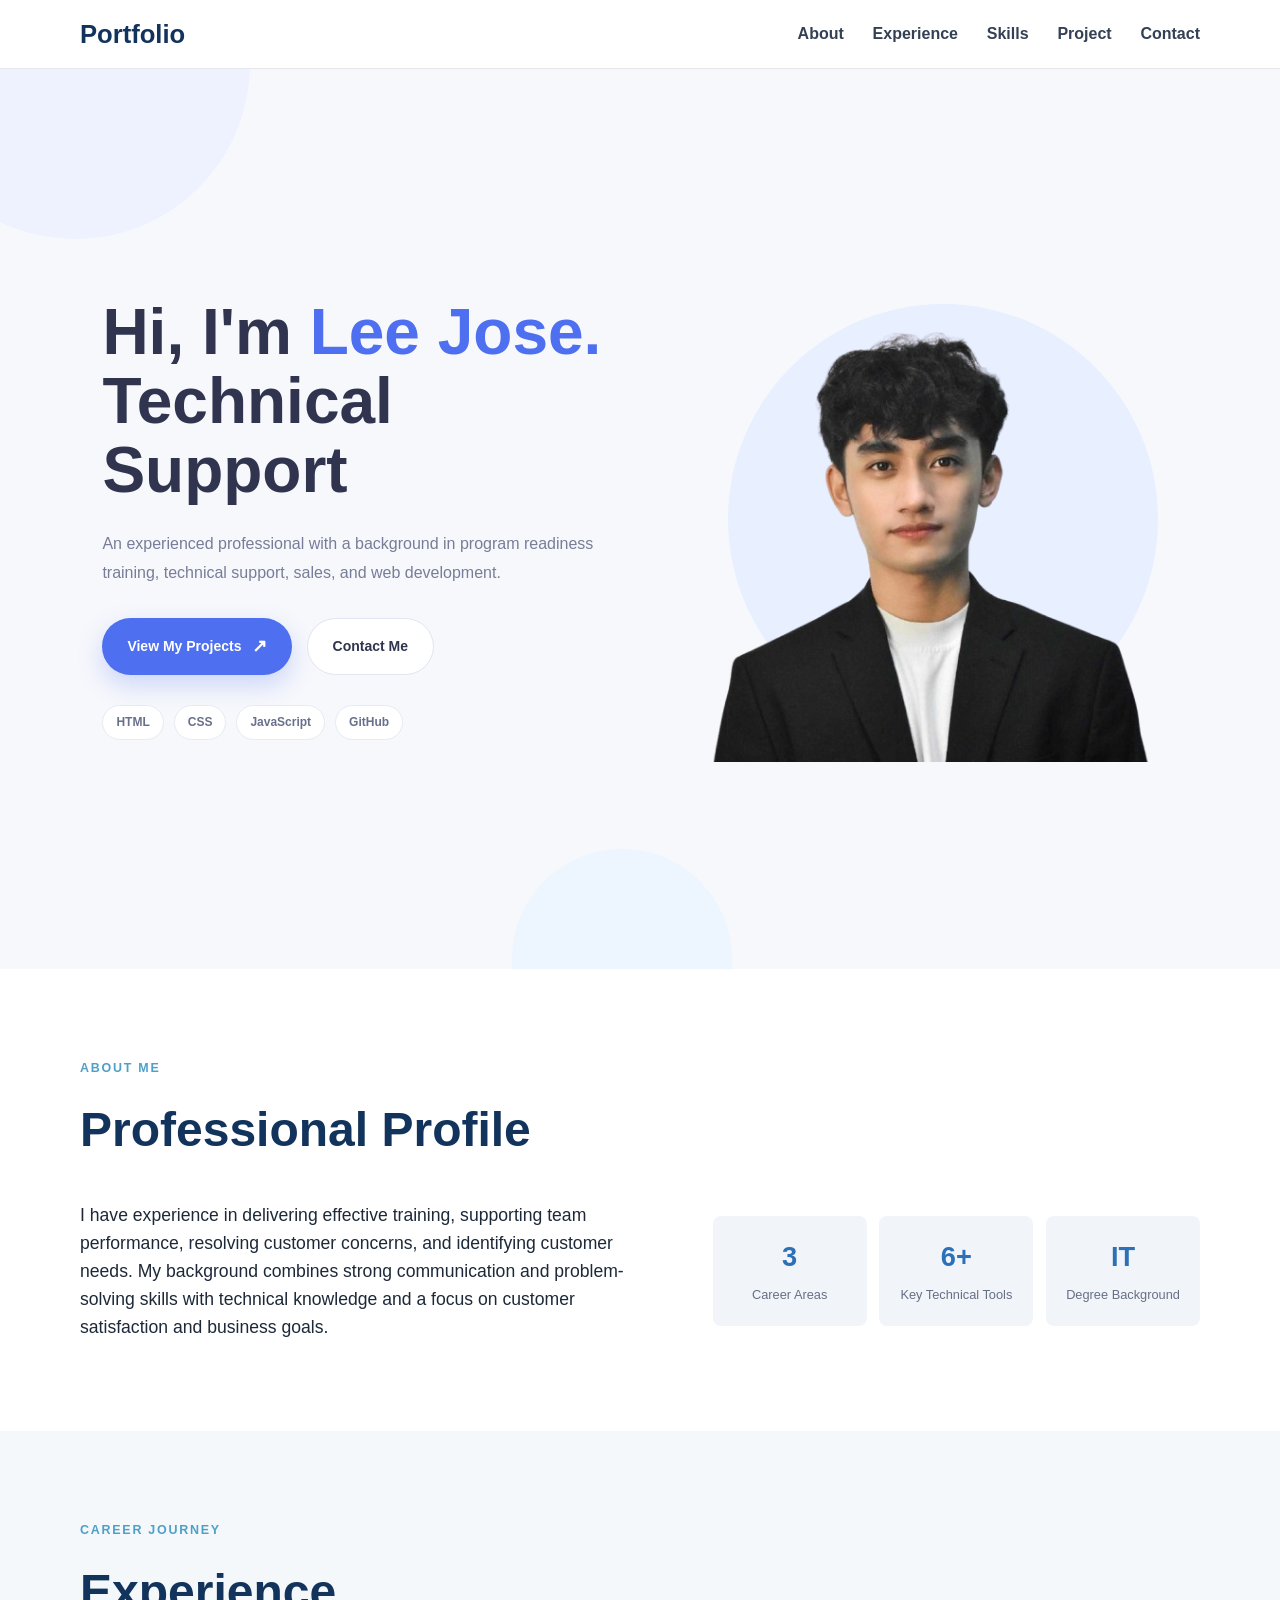
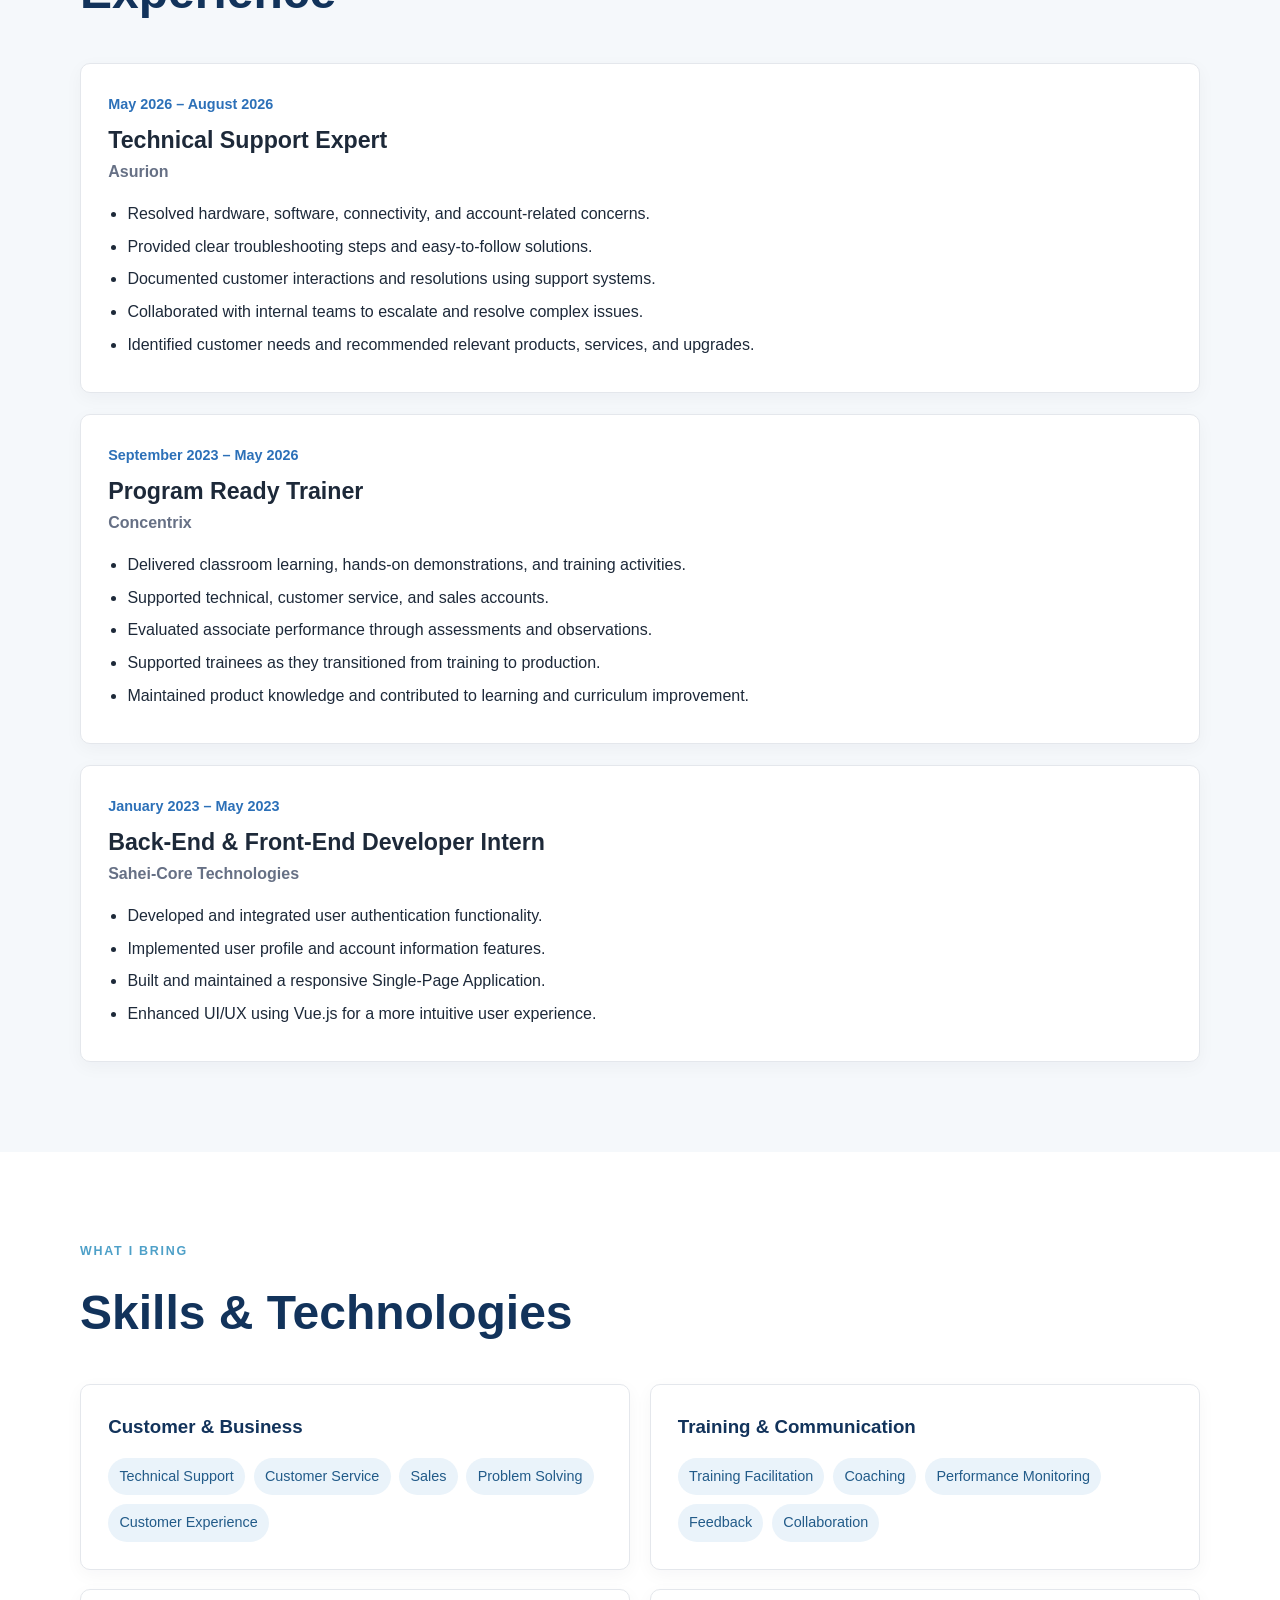
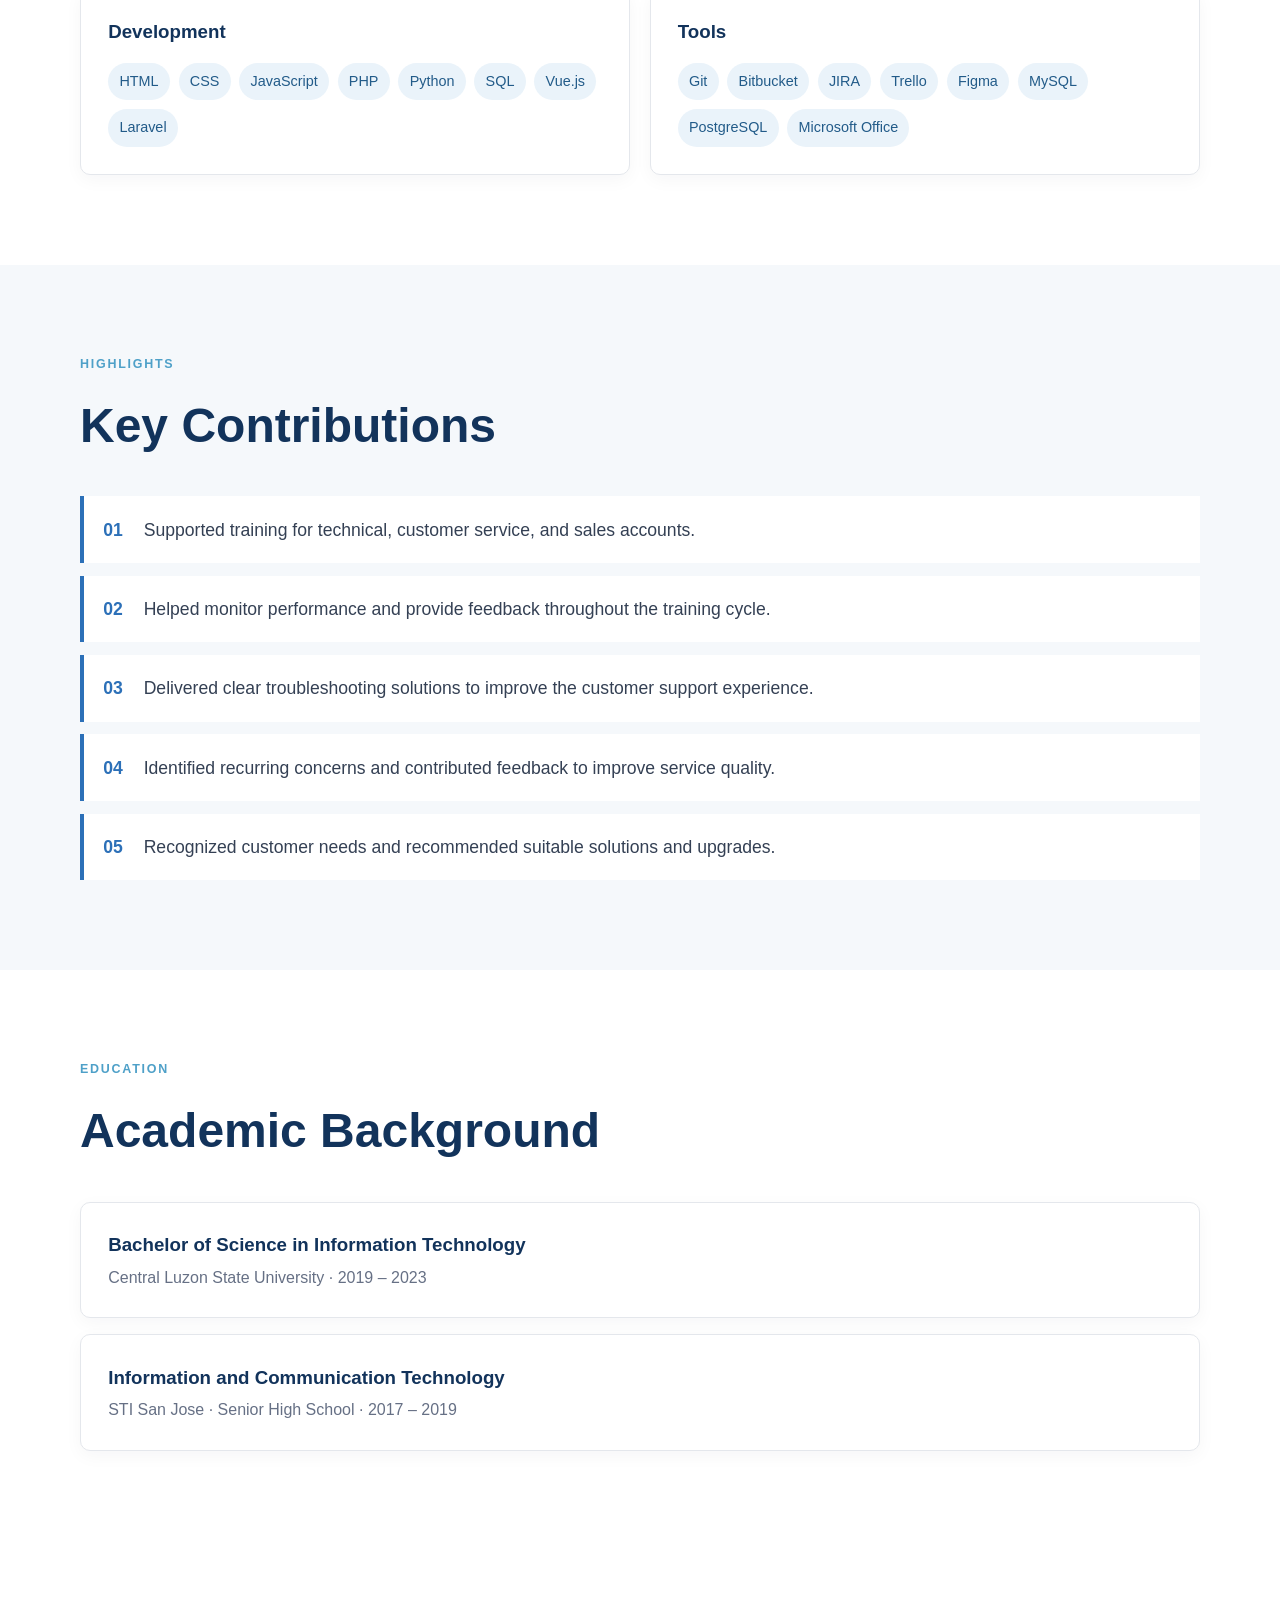
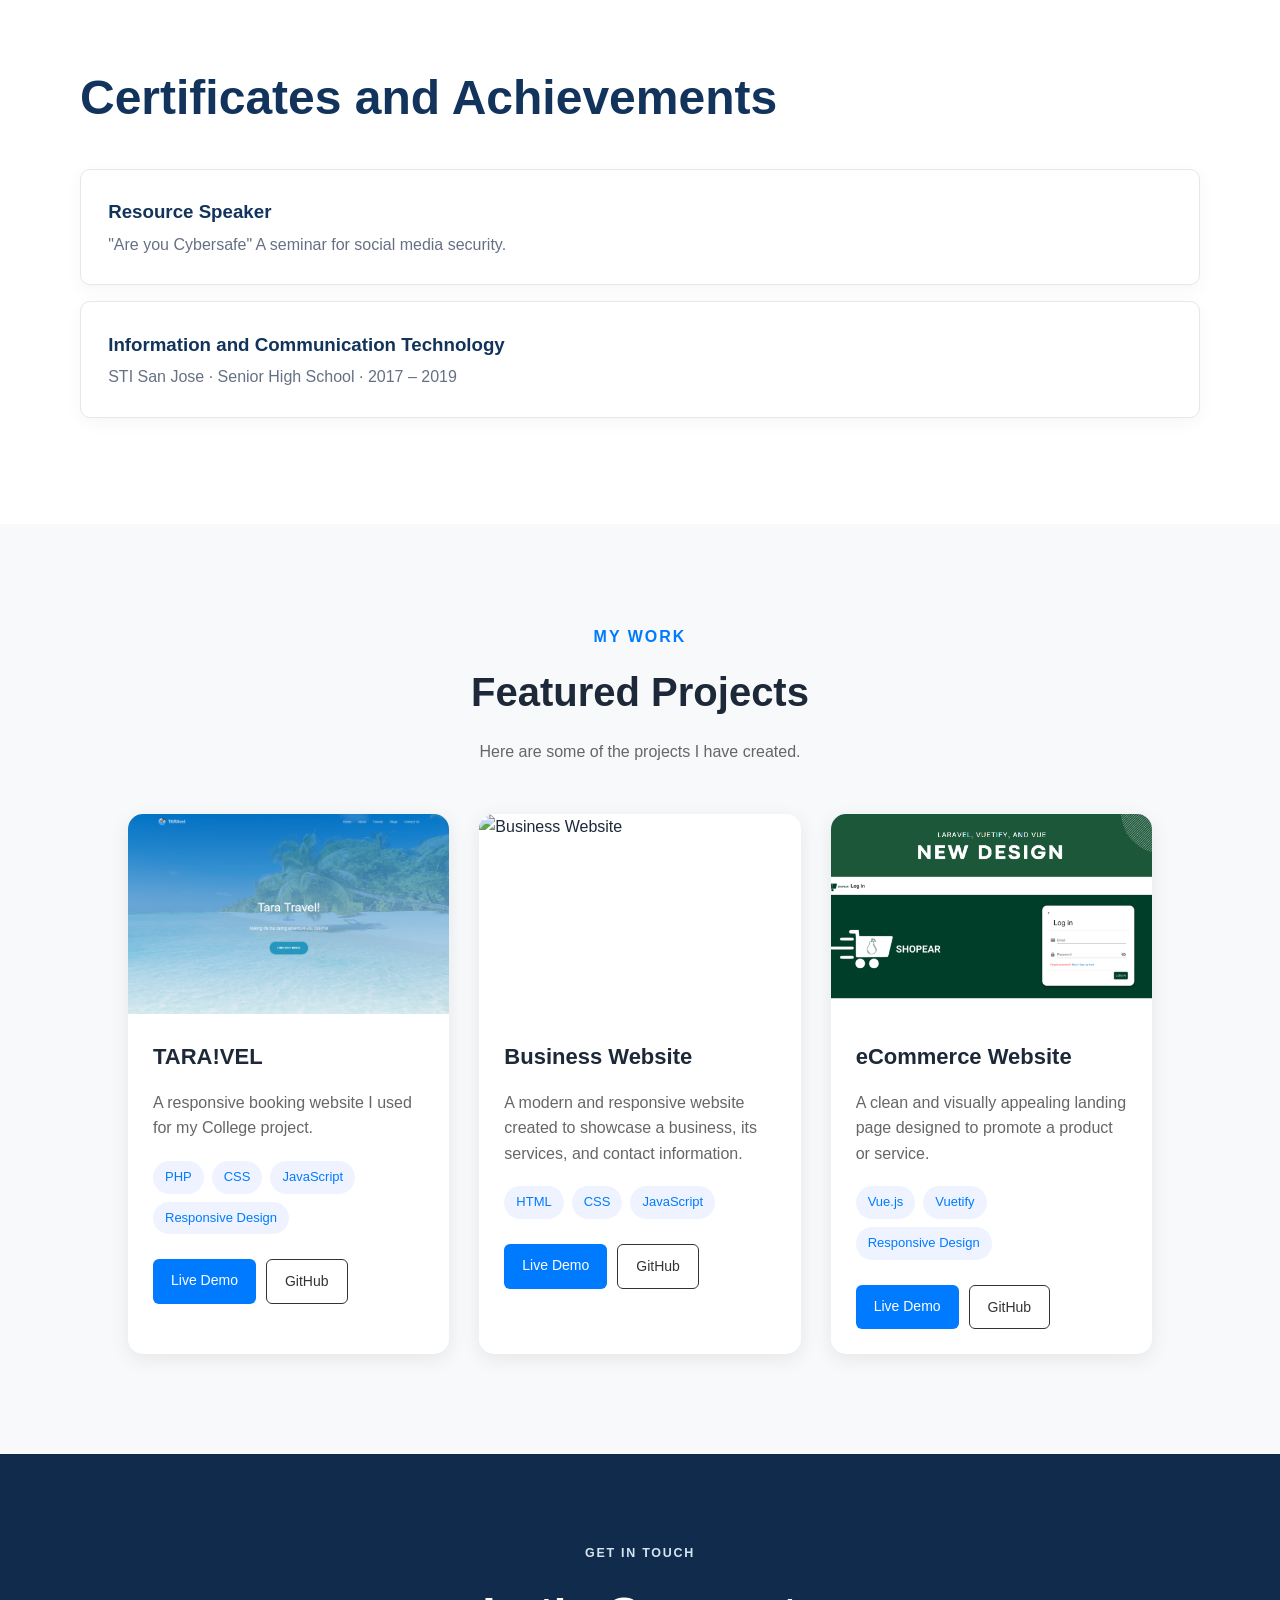
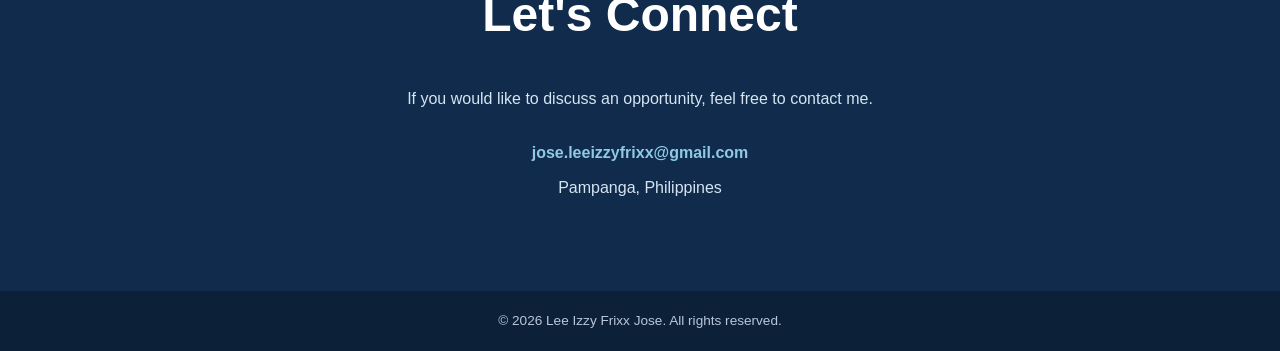
==== commit 5df36717: "Update 2" ====
--- a/index.html
+++ b/index.html
@@ -10,7 +10,7 @@
 
   <nav class="navbar">
     <div class="container nav-content">
-      <a href="#home" class="logo">LJ.</a>
+      <a href="#home" class="logo">Portfolio</a>
       <button class="menu-btn" id="menuBtn" aria-label="Open menu">☰</button>
       <ul class="nav-links" id="navLinks">
         <li><a href="#about">About</a></li>
@@ -53,11 +53,11 @@
 
         <!-- LEFT CONTENT -->
         <div class="hero-content">
-
+          <!--
             <p class="welcome-text">
                 Welcome To My Portfolio
             </p>
-
+              -->
             <h1>
                 Hi, I'm <span>Lee Jose.</span>
                 <br>
@@ -264,6 +264,24 @@
         </div>
       </div>
     </section>
+<!--============================
+CERTIFICATES AND ACHIEVEMENTS
+================================-->
+    <section class="section">
+      <div class="container education">
+        <p class="section-label"></p>
+        <h2>Certificates and Achievements</h2>
+        <div class="education-card">
+          <h3>Resource Speaker</h3>
+          <p>"Are you Cybersafe" A seminar for social media security.</p>
+        </div>
+        <div class="education-card">
+          <h3>Information and Communication Technology</h3>
+          <p>STI San Jose · Senior High School · 2017 – 2019</p>
+        </div>
+      </div>
+    </section>
+
     <section id="projects" class="projects">
     <div class="projects-container">
 
@@ -278,7 +296,7 @@
             <!-- Project 1 -->
             <div class="project-card">
                 <div class="project-image">
-                    <img src="images/C.png" alt="Portfolio Website">
+                    <img src="images/Screenshot 2026-08-29 074748.png" alt="Portfolio Website">
                 </div>
 
                 <div class="project-content">
@@ -286,6 +304,40 @@
 
                     <p>
                         A responsive booking website I used for my College project.
+                    </p>
+
+                    <div class="project-tools">
+                        <span>PHP</span>
+                        <span>CSS</span>
+                        <span>JavaScript</span>
+                        <span>Responsive Design</span>
+                    </div>
+
+                    <div class="project-buttons">
+                        <a href="#" target="_blank" class="demo-btn">
+                            Live Demo
+                        </a>
+
+                        <a href="#" target="_blank" class="github-btn">
+                            GitHub
+                        </a>
+                    </div>
+                </div>
+            </div>
+
+
+            <!-- Project 2 -->
+            <div class="project-card">
+                <div class="project-image">
+                    <img src="images/project2.jpg" alt="Business Website">
+                </div>
+
+                <div class="project-content">
+                    <h3>Business Website</h3>
+
+                    <p>
+                        A modern and responsive website created to showcase
+                        a business, its services, and contact information.
                     </p>
 
                     <div class="project-tools">
@@ -307,43 +359,10 @@
             </div>
 
 
-            <!-- Project 2 -->
-            <div class="project-card">
-                <div class="project-image">
-                    <img src="images/project2.jpg" alt="Business Website">
-                </div>
-
-                <div class="project-content">
-                    <h3>Business Website</h3>
-
-                    <p>
-                        A modern and responsive website created to showcase
-                        a business, its services, and contact information.
-                    </p>
-
-                    <div class="project-tools">
-                        <span>HTML</span>
-                        <span>CSS</span>
-                        <span>JavaScript</span>
-                    </div>
-
-                    <div class="project-buttons">
-                        <a href="#" target="_blank" class="demo-btn">
-                            Live Demo
-                        </a>
-
-                        <a href="#" target="_blank" class="github-btn">
-                            GitHub
-                        </a>
-                    </div>
-                </div>
-            </div>
-
-
             <!-- Project 3 -->
             <div class="project-card">
                 <div class="project-image">
-                    <img src="images/project3.jpg" alt="Landing Page">
+                    <img src="images/Screenshot 2026-08-29 114434.png" alt="Landing Page">
                 </div>
 
                 <div class="project-content">
@@ -355,13 +374,13 @@
                     </p>
 
                     <div class="project-tools">
-                        <span>HTML</span>
-                        <span>CSS</span>
+                        <span>Vue.js</span>
+                        <span>Vuetify</span>
                         <span>Responsive Design</span>
                     </div>
 
                     <div class="project-buttons">
-                        <a href="eCommerce Web/index.html" target="_blank" class="demo-btn">
+                        <a href="https://mezmerize11.github.io/eCommerce-OJT-Project/" target="_blank" class="demo-btn">
                             Live Demo
                         </a>
 
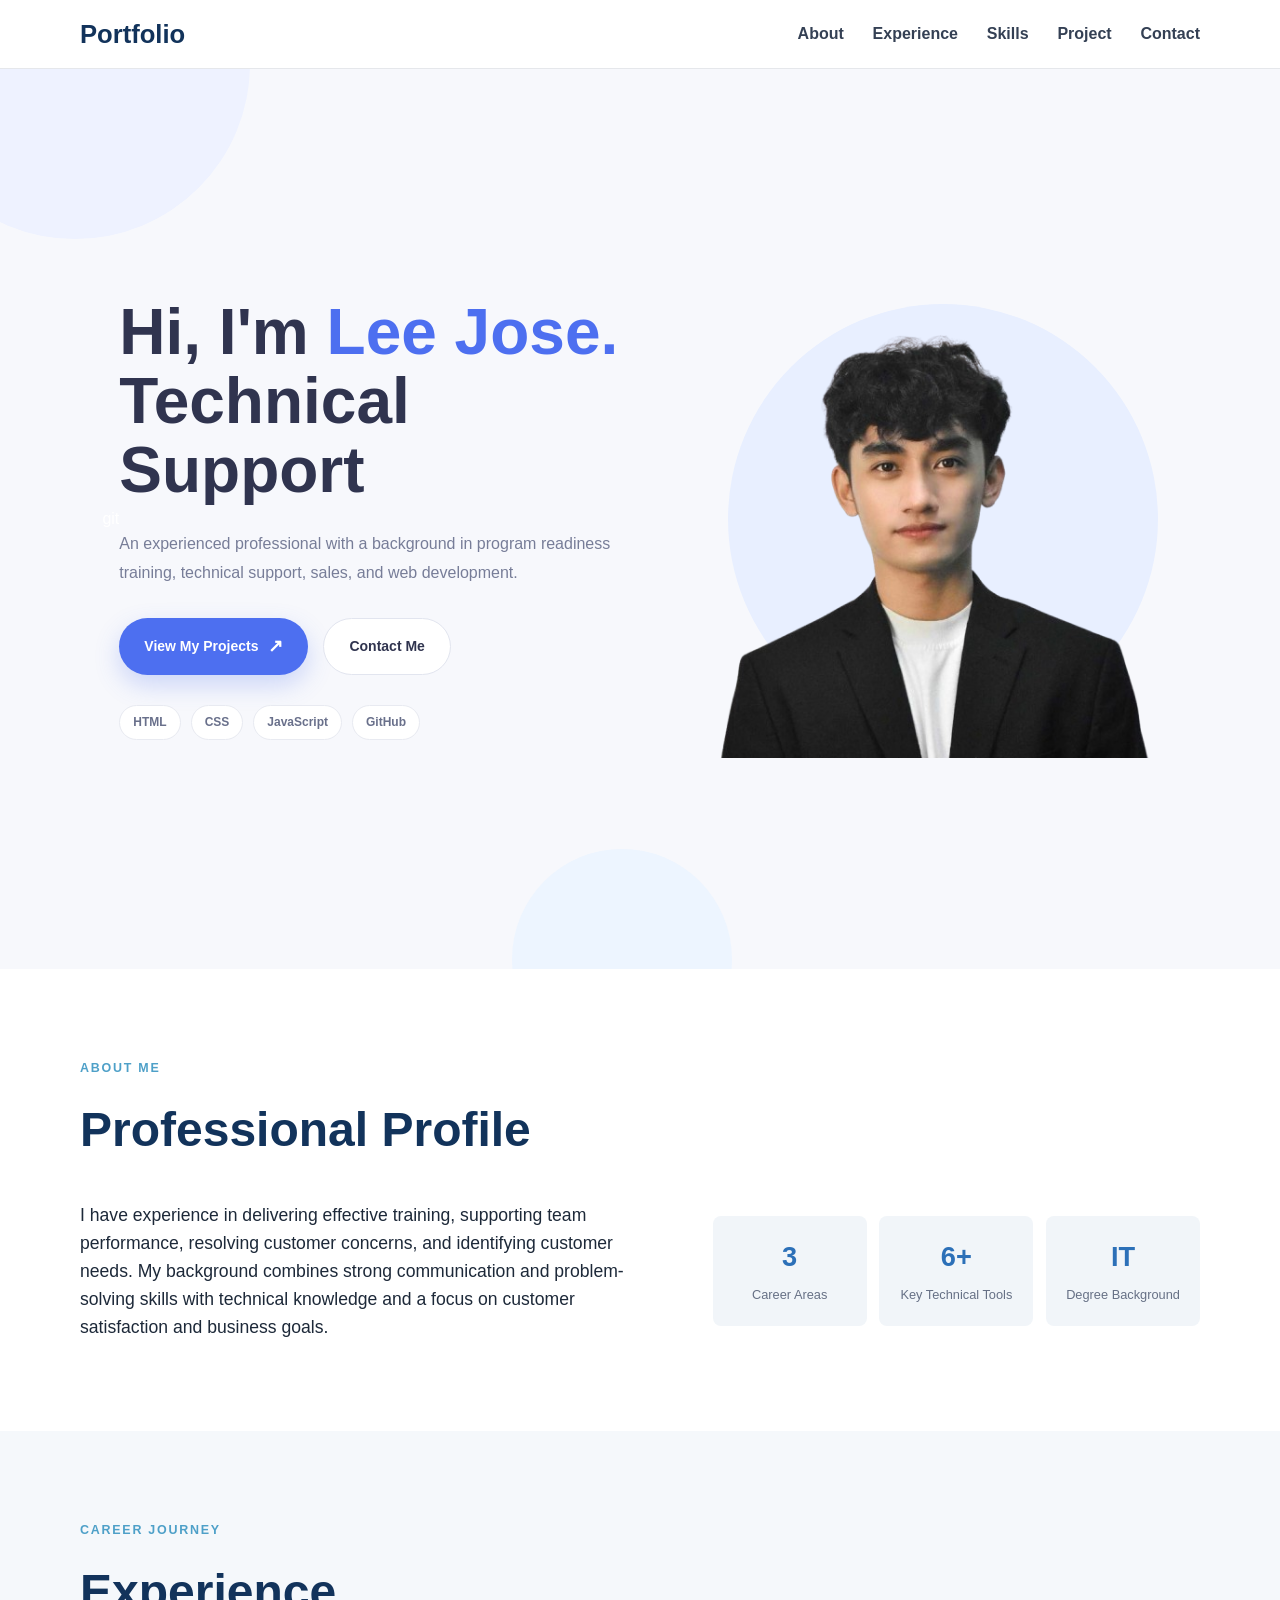
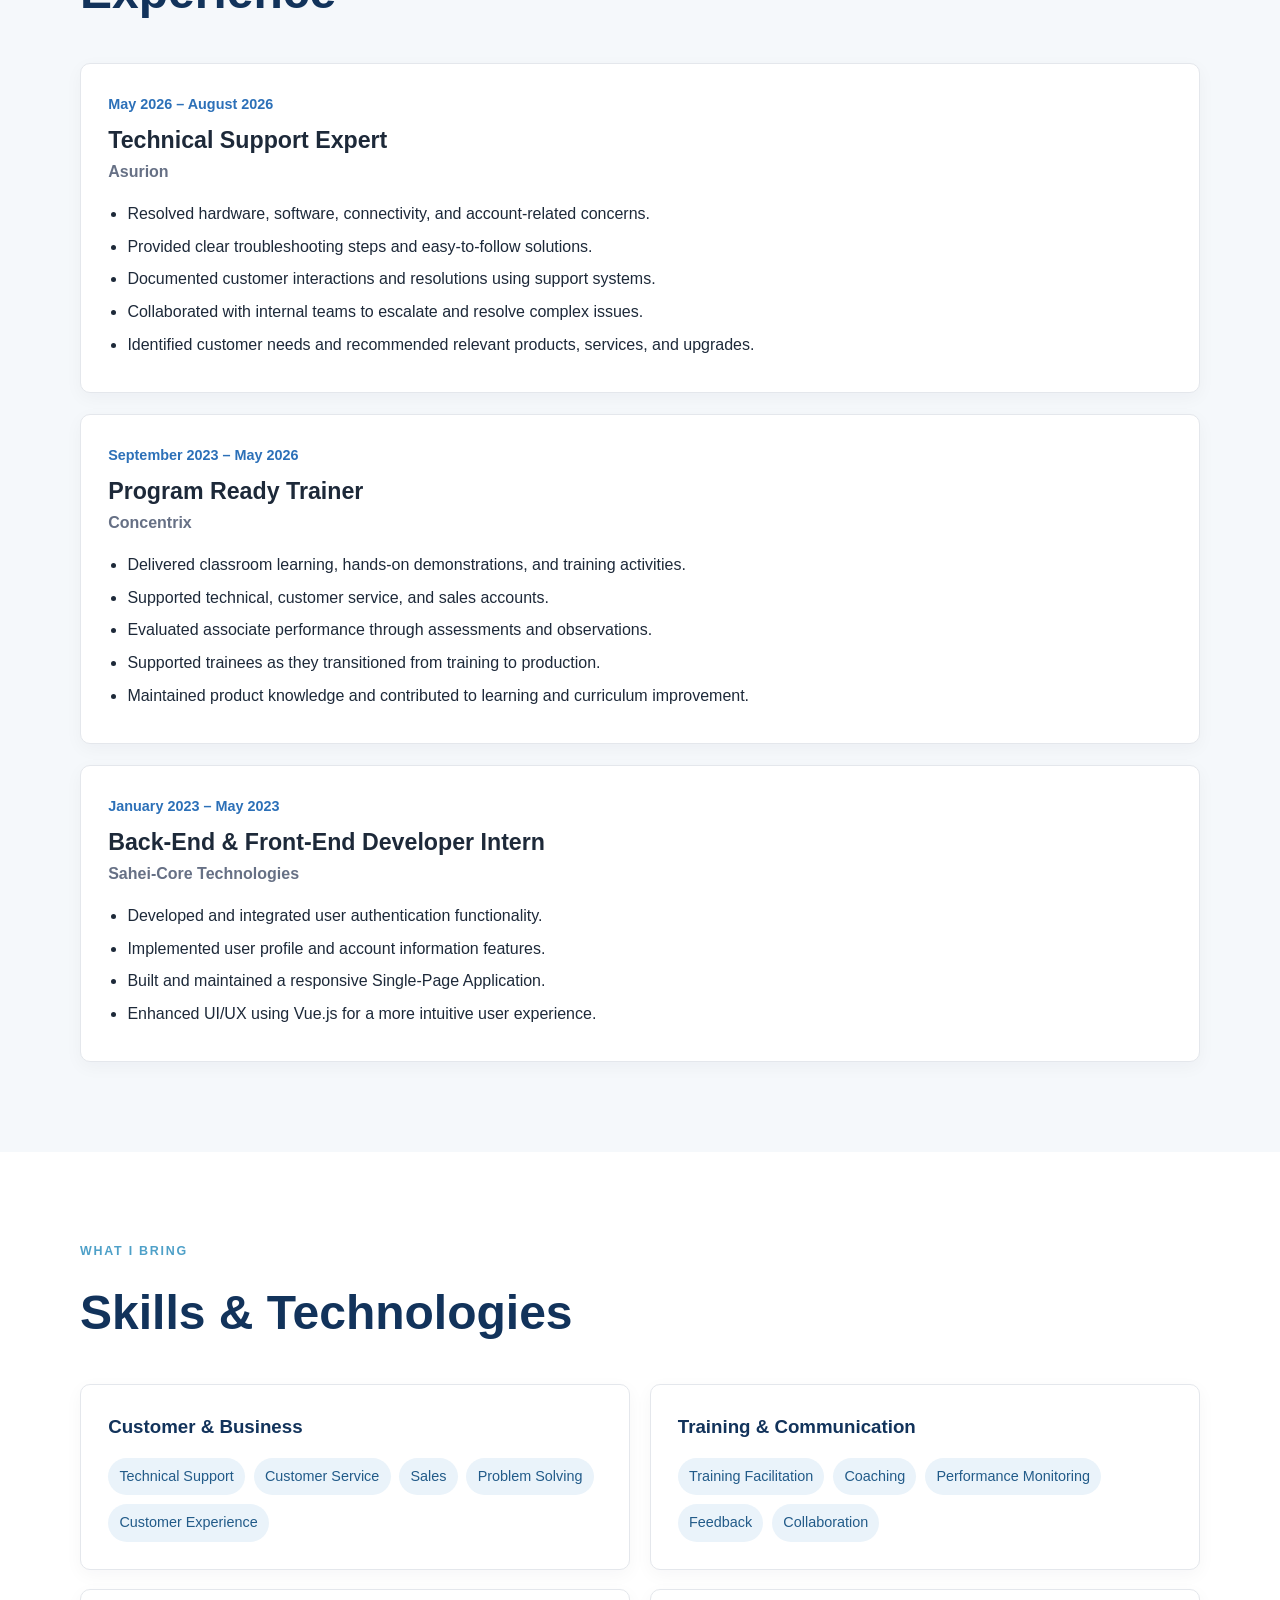
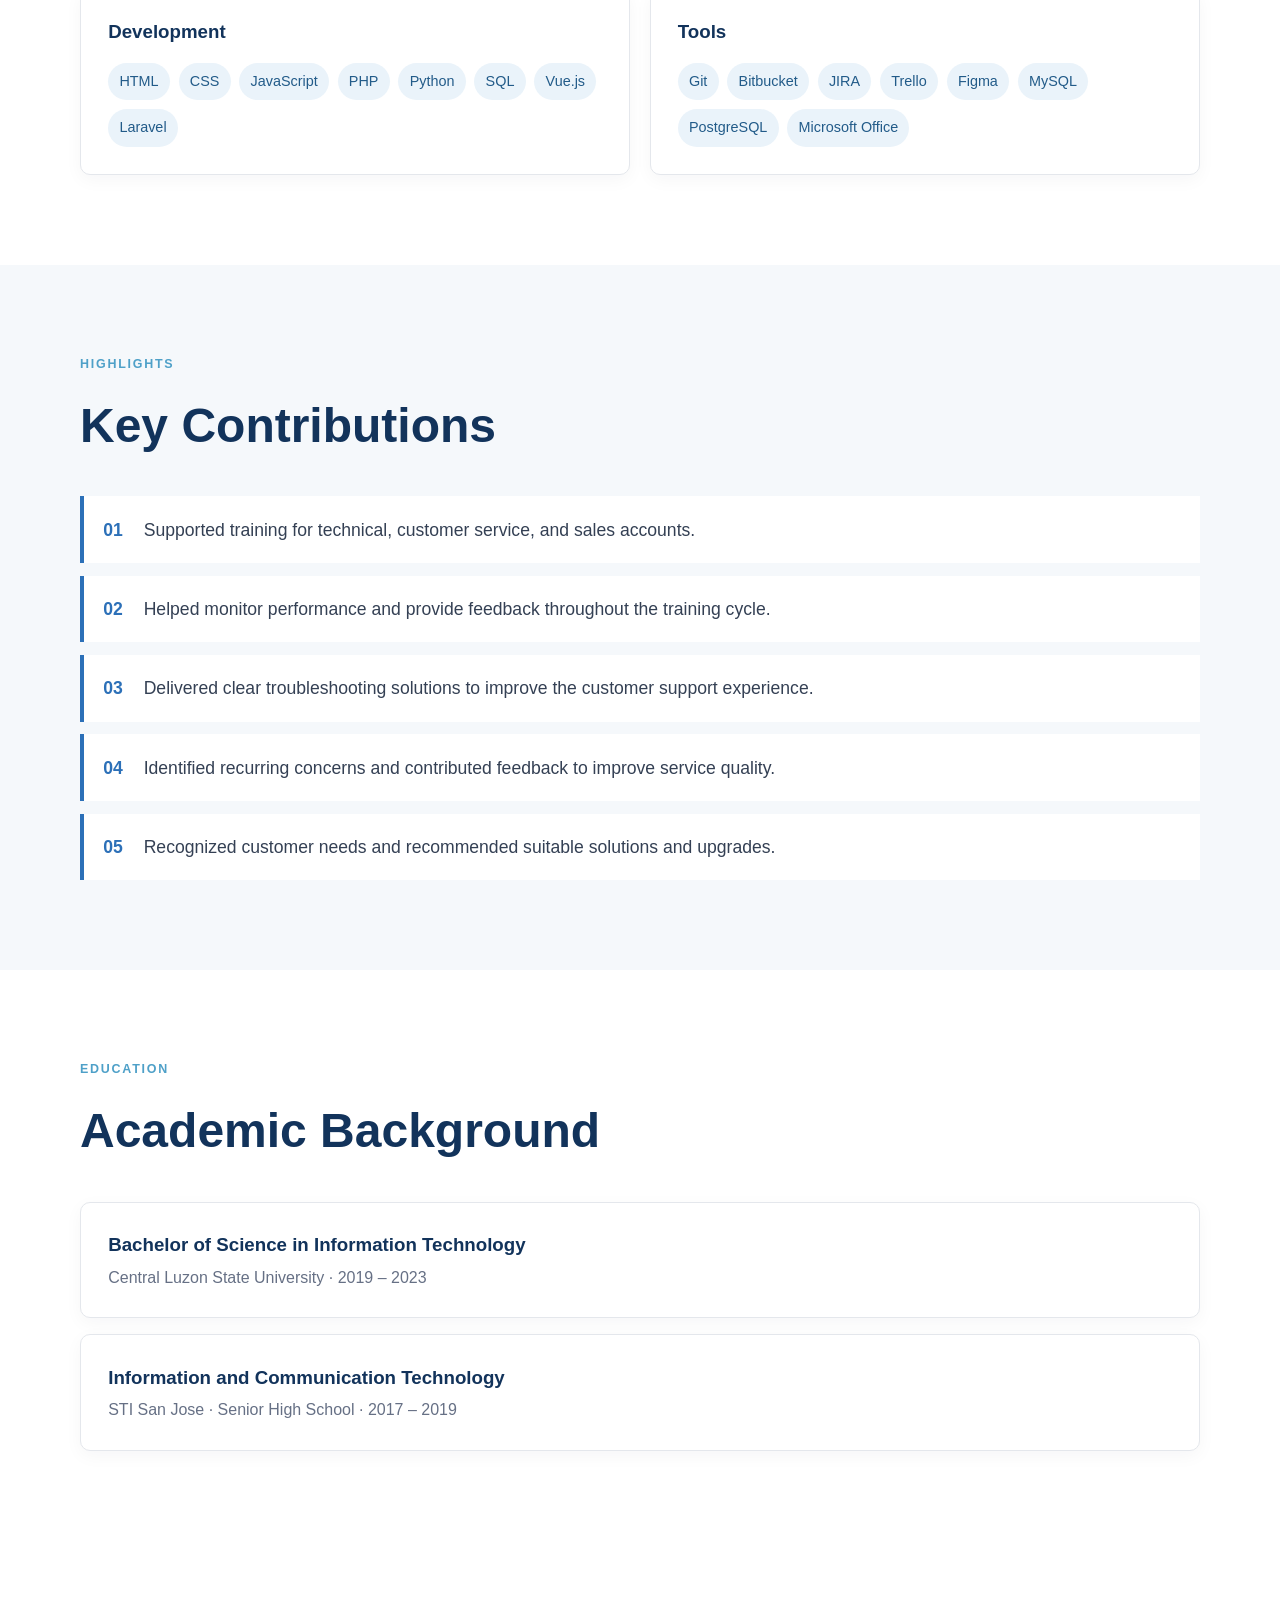
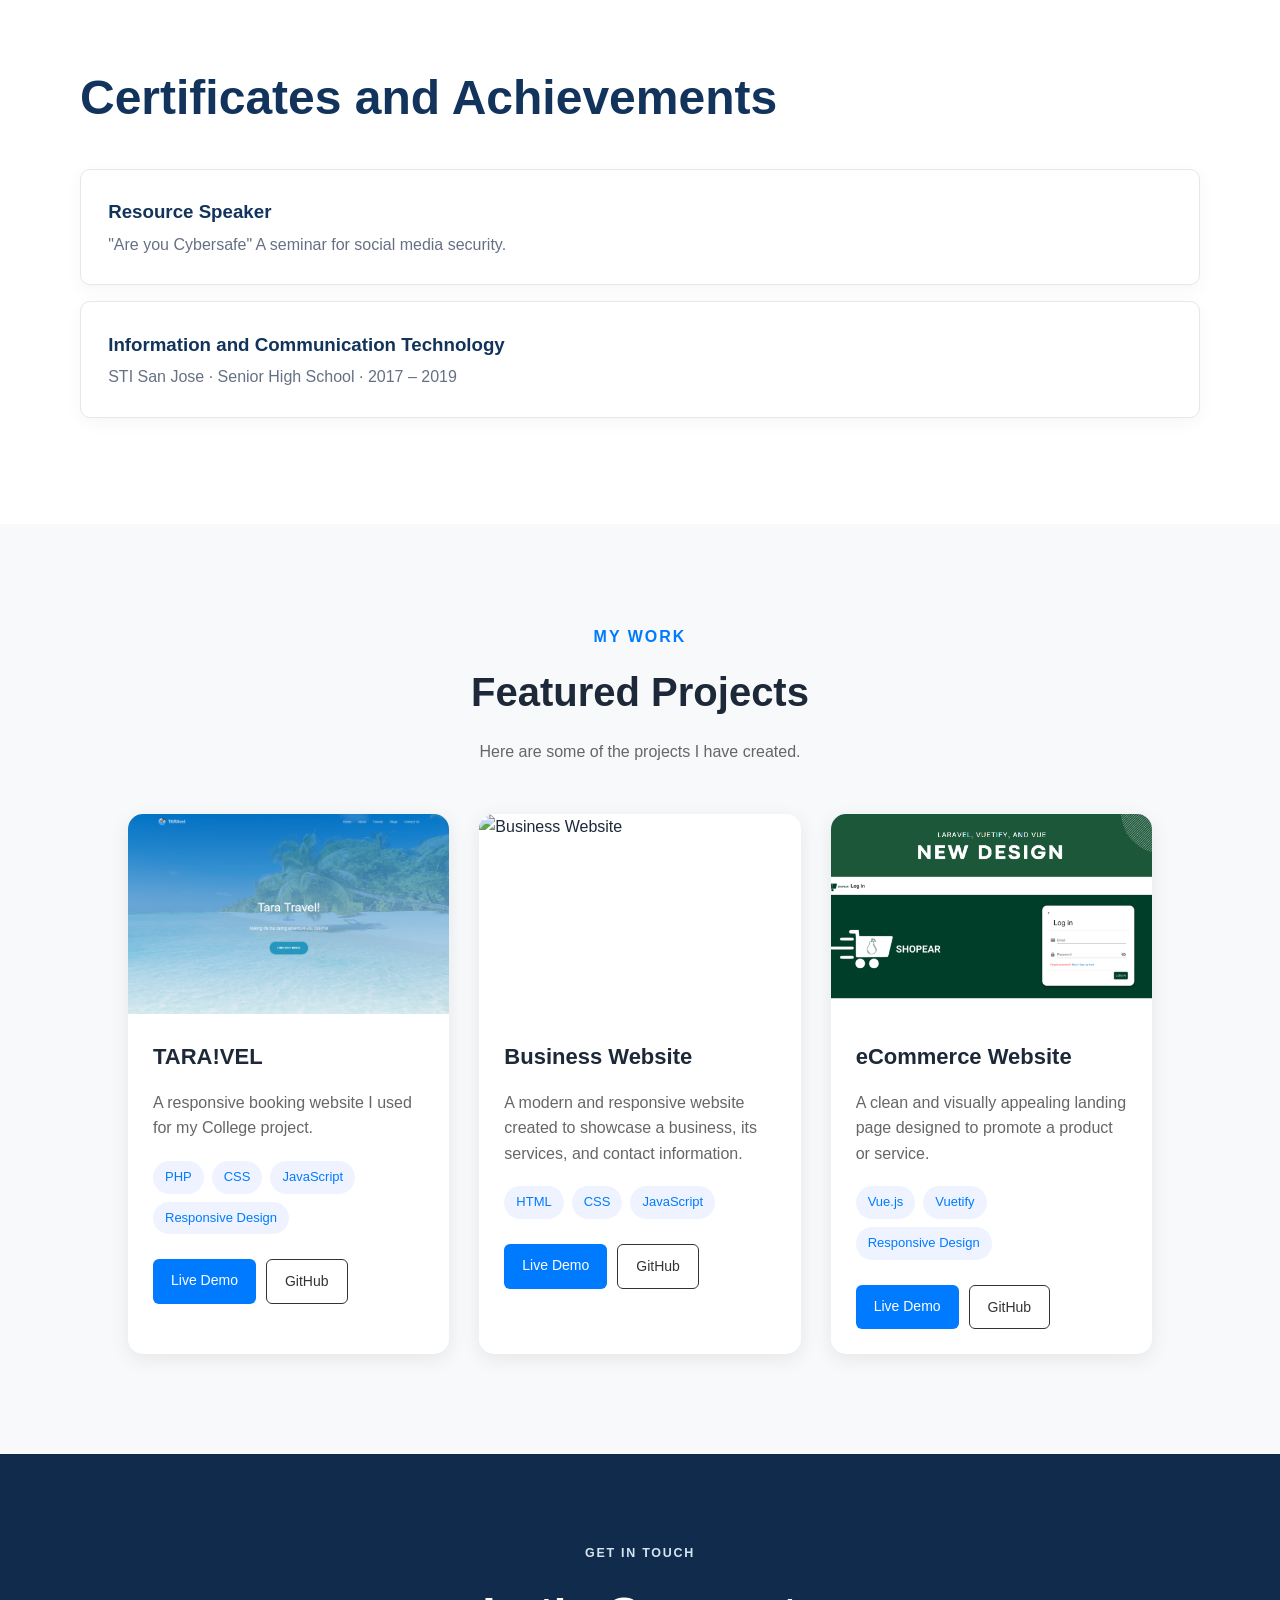
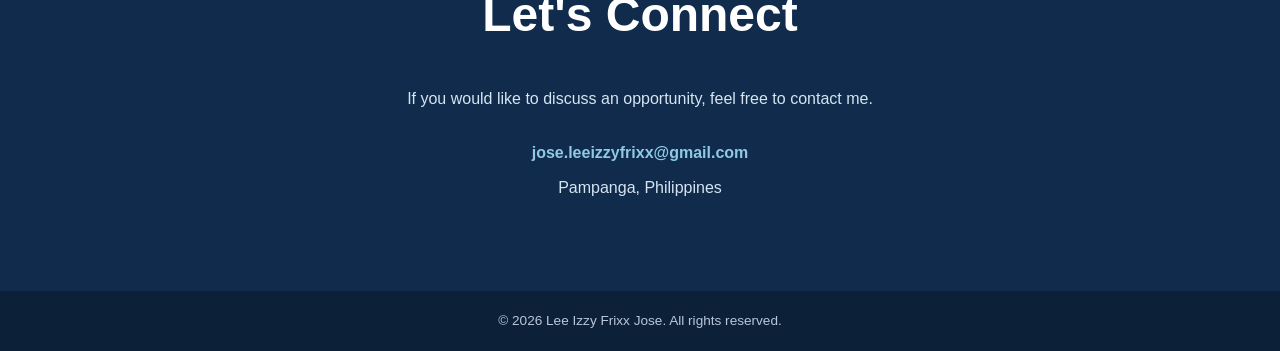
==== commit 76c6d965: "third update" ====
--- a/index.html
+++ b/index.html
@@ -43,7 +43,7 @@
      HERO SECTION
 ========================= -->
 
-<section class="hero" id="home">
+<section class="hero" id="home">git 
 
     <!-- Background Decorations -->
     <div class="hero-shape shape-one"></div>
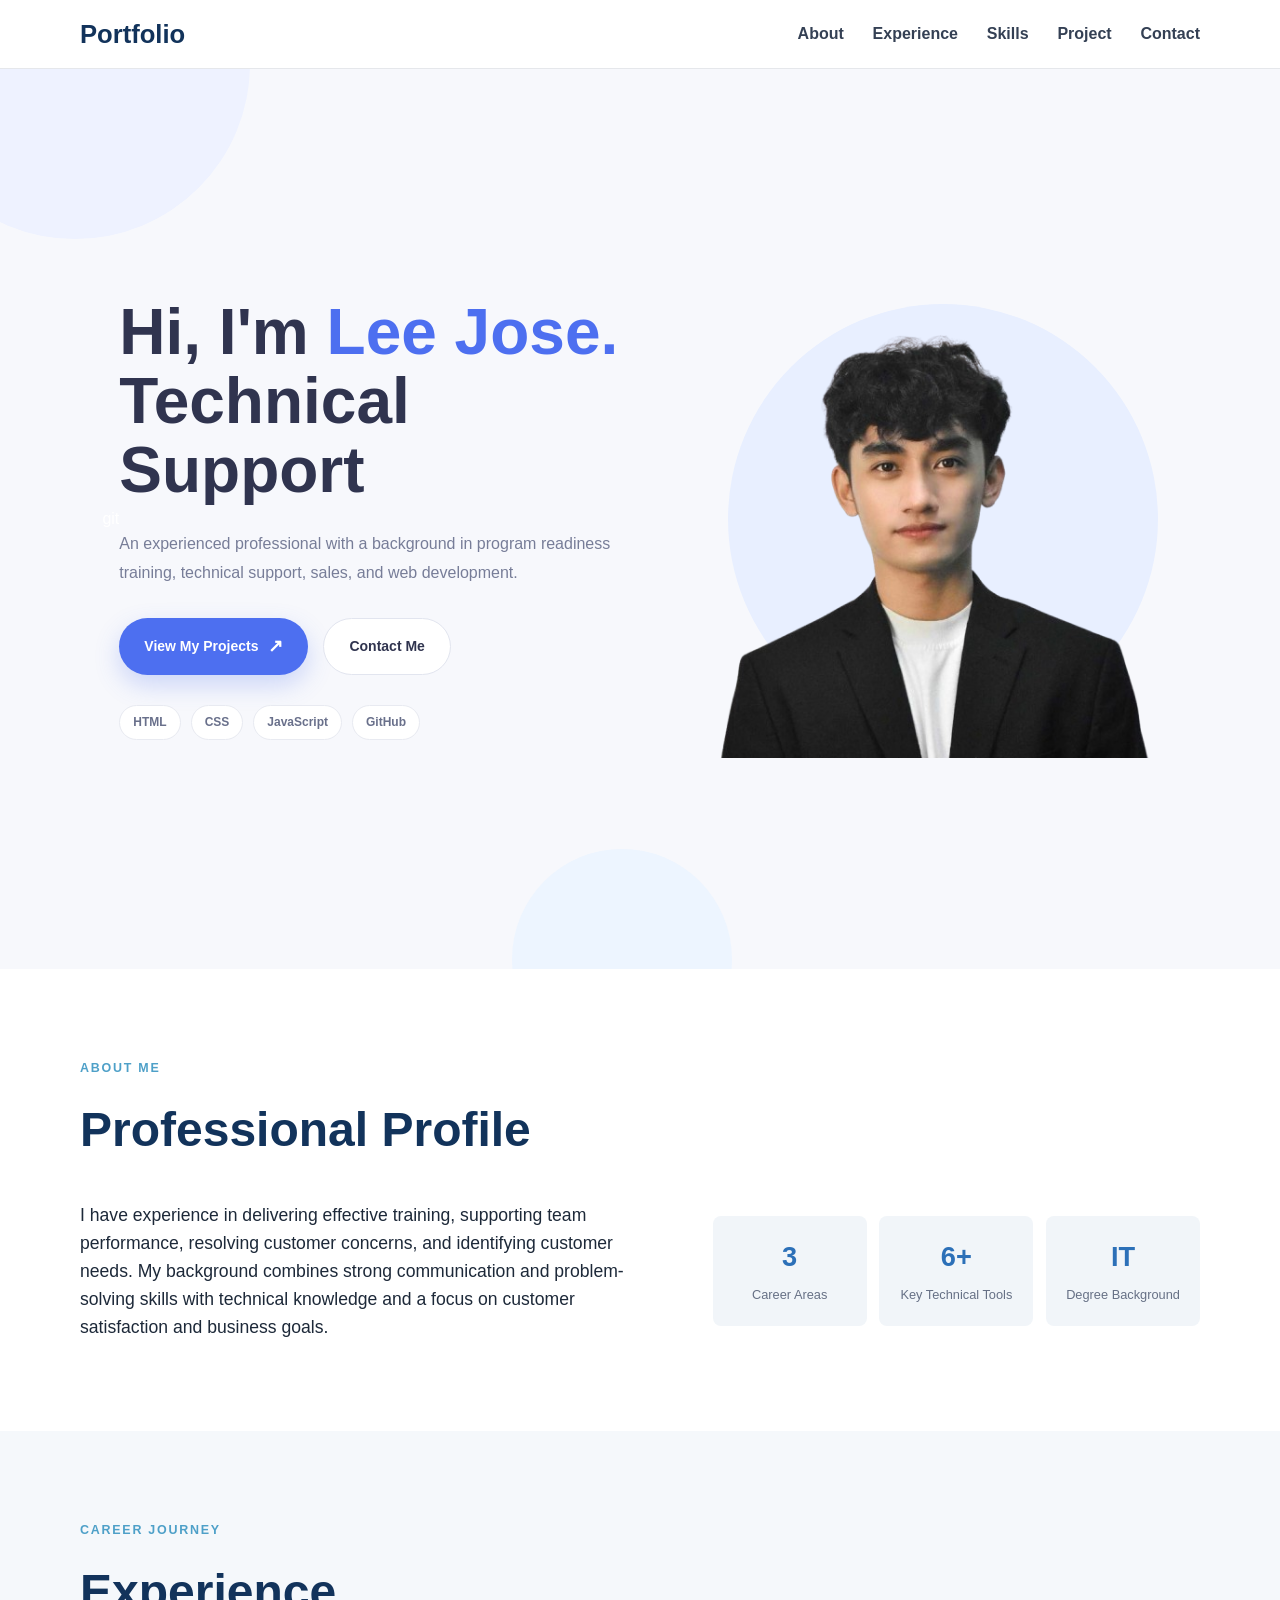
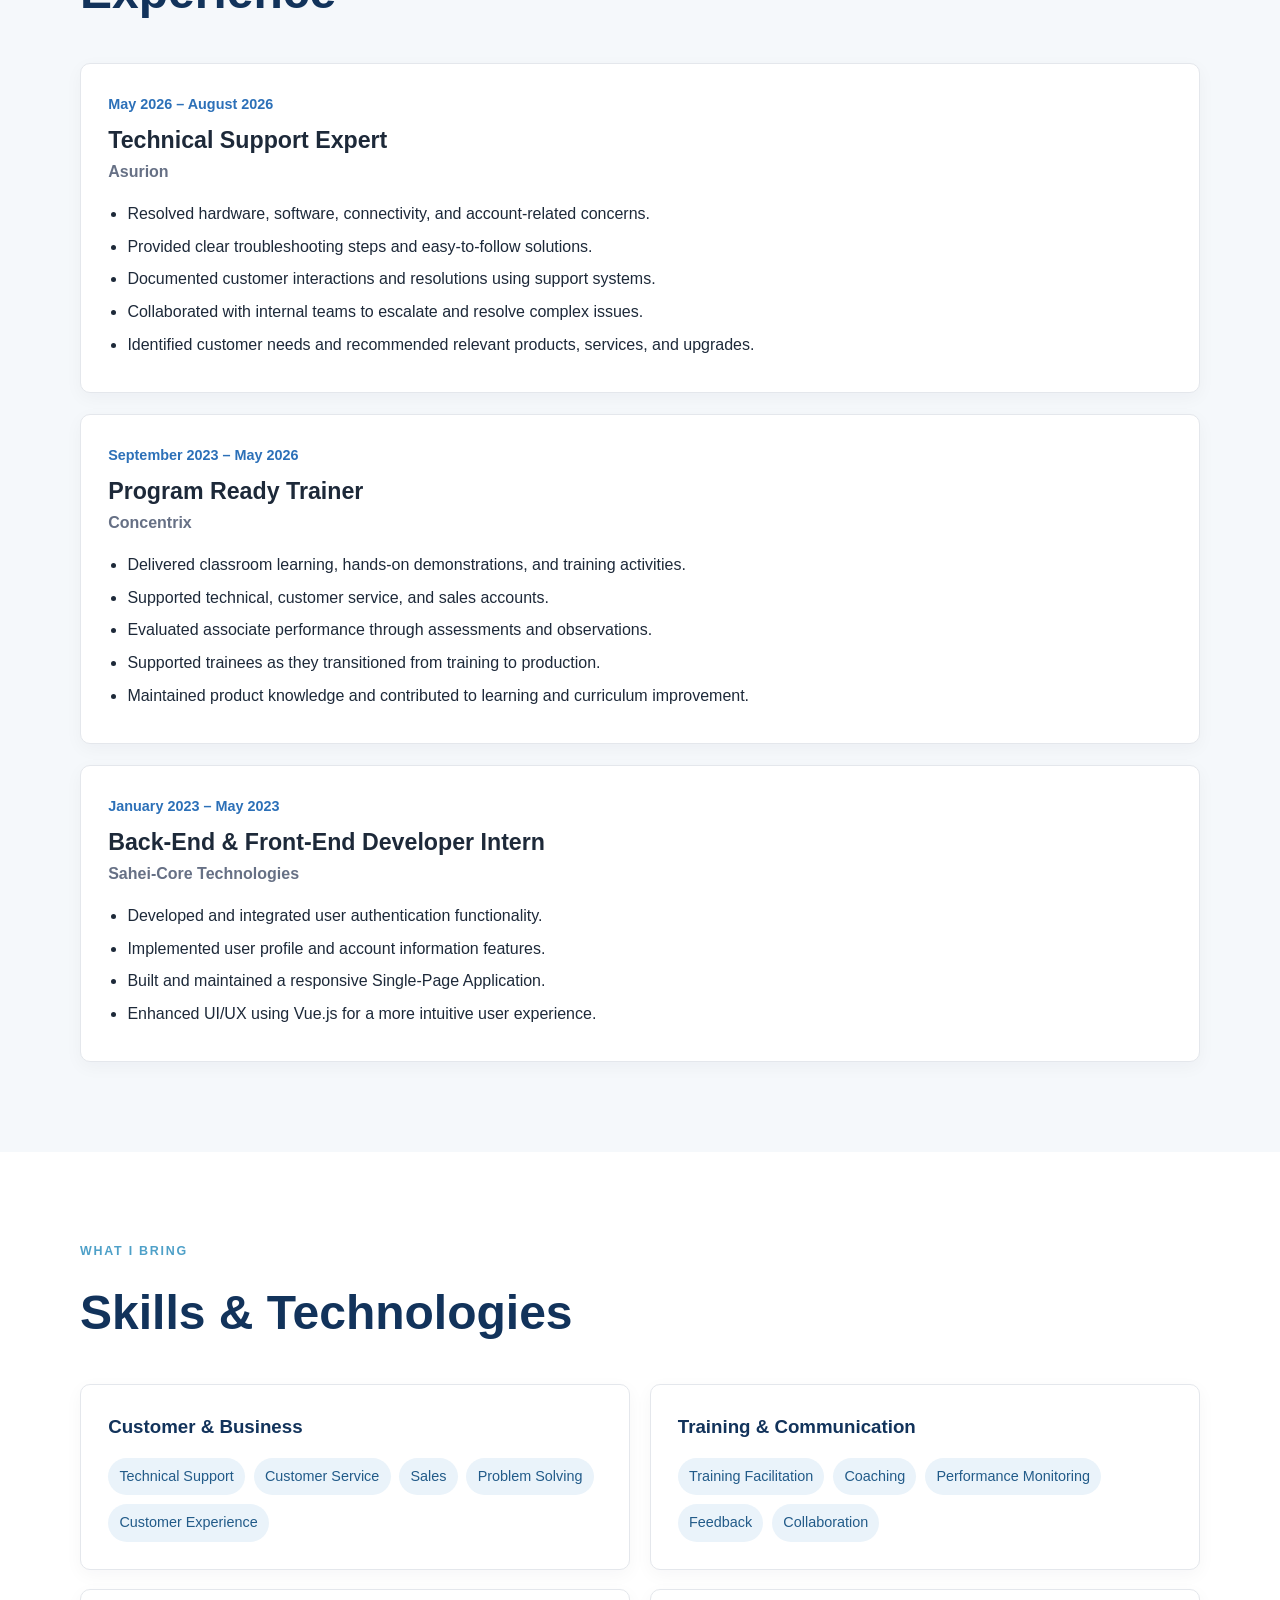
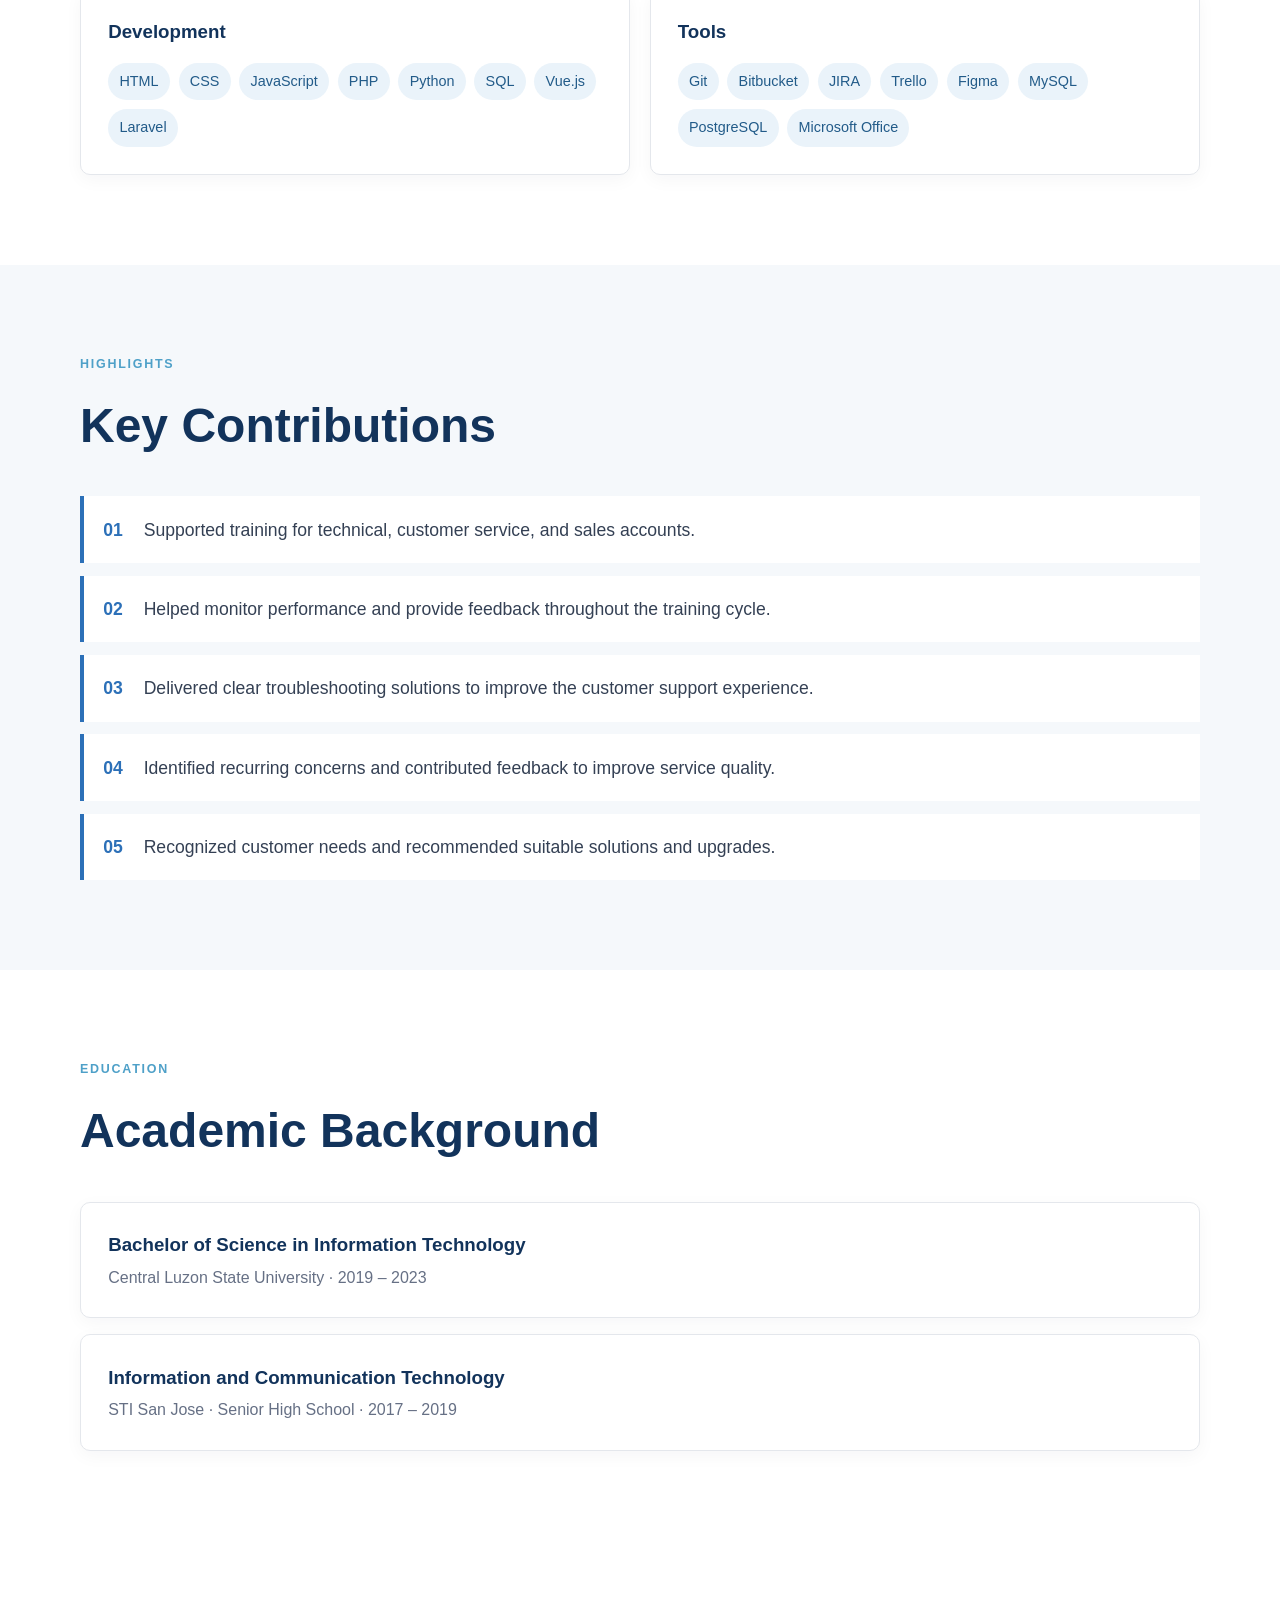
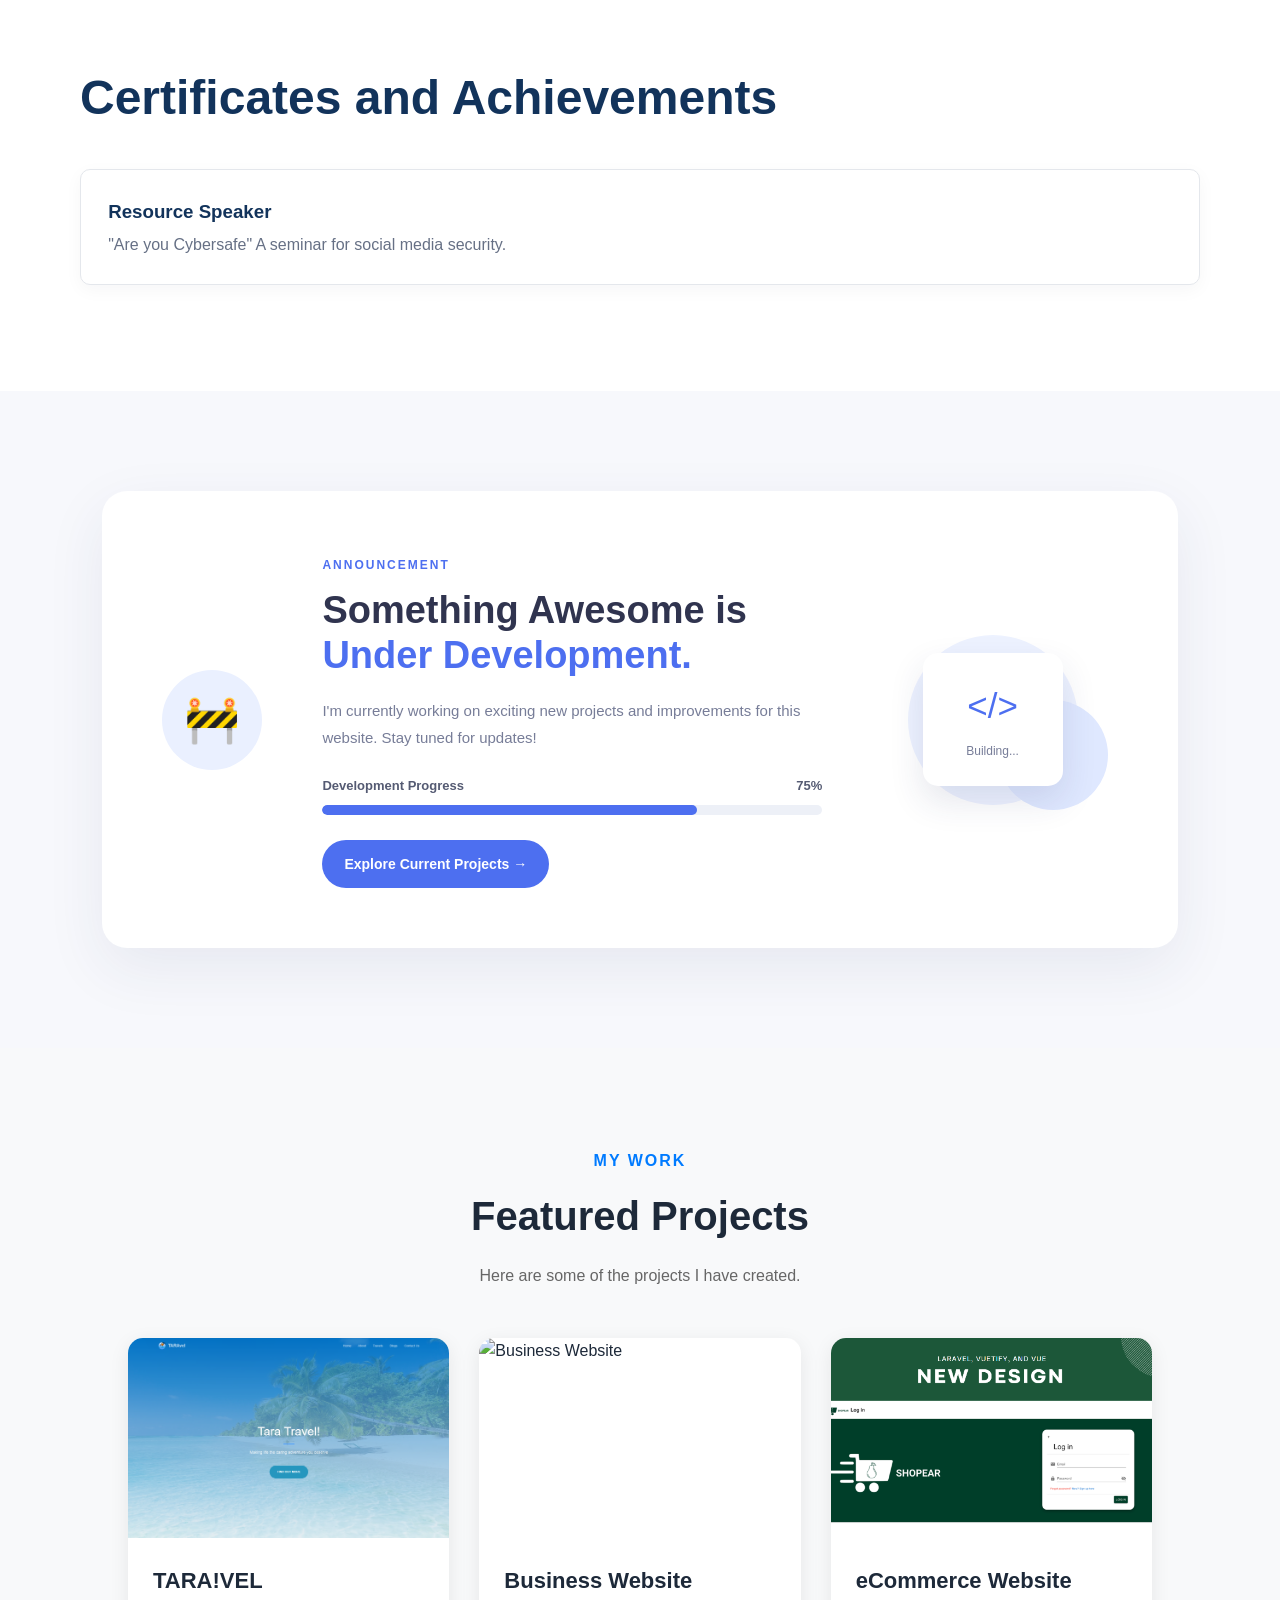
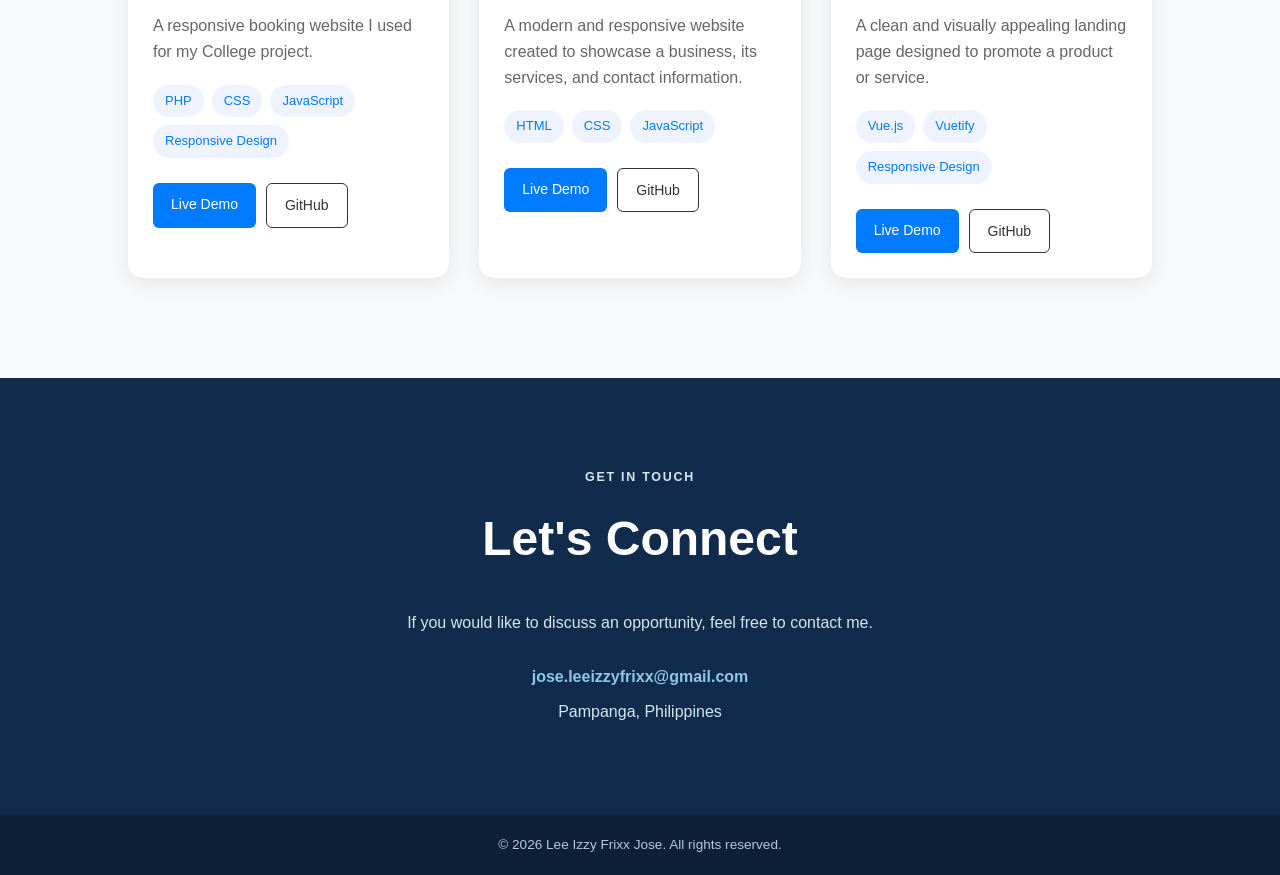
==== commit 169cd9b2: "Temporary Upload" ====
--- a/index.html
+++ b/index.html
@@ -275,13 +275,89 @@
           <h3>Resource Speaker</h3>
           <p>"Are you Cybersafe" A seminar for social media security.</p>
         </div>
+<!--
         <div class="education-card">
           <h3>Information and Communication Technology</h3>
           <p>STI San Jose · Senior High School · 2017 – 2019</p>
         </div>
-      </div>
-    </section>
-
+      </div>-->
+    </section>
+
+
+    
+<!-- =========================
+     UNDER DEVELOPMENT SECTION
+========================= -->
+
+<section class="development-section" id="announcement">
+
+    <div class="development-container">
+
+        <!-- Icon -->
+        <div class="development-icon">
+            🚧
+        </div>
+
+        <!-- Content -->
+        <div class="development-content">
+
+            <span class="announcement-tag">
+                ANNOUNCEMENT
+            </span>
+
+            <h2>
+                Something Awesome is
+                <span>Under Development.</span>
+            </h2>
+
+            <p>
+                I'm currently working on exciting new projects and
+                improvements for this website. Stay tuned for updates!
+            </p>
+
+            <!-- Progress Bar -->
+            <div class="progress-container">
+
+                <div class="progress-info">
+                    <span>Development Progress</span>
+                    <span id="progress-number">75%</span>
+                </div>
+
+                <div class="progress-bar">
+                    <div class="progress" id="progress-bar"></div>
+                </div>
+
+            </div>
+
+            <!-- Button -->
+            <a href="#projects" class="development-btn">
+                Explore Current Projects →
+            </a>
+
+        </div>
+
+        <!-- Decorative Elements -->
+        <div class="development-decoration">
+
+            <div class="circle circle-one"></div>
+            <div class="circle circle-two"></div>
+
+            <div class="code-card">
+                <span>&lt;/&gt;</span>
+                <p>Building...</p>
+            </div>
+
+        </div>
+
+    </div>
+
+</section>
+  
+<!--
+=========================================    
+PROJECT SECTION
+=========================
+-->
     <section id="projects" class="projects">
     <div class="projects-container">
 
--- a/style.css
+++ b/style.css
@@ -657,4 +657,330 @@
         left: 0;
         bottom: 20px;
     }
+}
+
+/* =========================
+   UNDER DEVELOPMENT SECTION
+========================= */
+
+.development-section {
+    padding: 100px 8%;
+    background: #f7f8fc;
+    overflow: hidden;
+}
+
+.development-container {
+    max-width: 1200px;
+    margin: auto;
+
+    background: #ffffff;
+    border-radius: 25px;
+
+    padding: 60px;
+
+    display: grid;
+    grid-template-columns: 120px 1fr 250px;
+    align-items: center;
+    gap: 40px;
+
+    position: relative;
+
+    box-shadow: 0 20px 60px rgba(40, 50, 100, 0.08);
+}
+
+
+/* =========================
+   ICON
+========================= */
+
+.development-icon {
+    width: 100px;
+    height: 100px;
+
+    display: flex;
+    align-items: center;
+    justify-content: center;
+
+    background: #eaf0ff;
+
+    border-radius: 50%;
+
+    font-size: 45px;
+
+    animation: bounce 2s infinite;
+}
+
+
+/* =========================
+   CONTENT
+========================= */
+
+.announcement-tag {
+    display: inline-block;
+
+    color: #4d6ff0;
+
+    font-size: 12px;
+    font-weight: 700;
+
+    letter-spacing: 2px;
+
+    margin-bottom: 12px;
+}
+
+.development-content h2 {
+    font-size: 38px;
+    line-height: 1.2;
+
+    color: #30344f;
+
+    margin-bottom: 18px;
+}
+
+.development-content h2 span {
+    color: #4d6ff0;
+}
+
+.development-content p {
+    max-width: 650px;
+
+    color: #777d98;
+
+    font-size: 15px;
+    line-height: 1.8;
+
+    margin-bottom: 25px;
+}
+
+
+/* =========================
+   PROGRESS BAR
+========================= */
+
+.progress-container {
+    max-width: 500px;
+
+    margin-bottom: 25px;
+}
+
+.progress-info {
+    display: flex;
+    justify-content: space-between;
+
+    font-size: 13px;
+    font-weight: 600;
+
+    color: #555b73;
+
+    margin-bottom: 8px;
+}
+
+.progress-bar {
+    width: 100%;
+    height: 10px;
+
+    background: #edf0f7;
+
+    border-radius: 20px;
+
+    overflow: hidden;
+}
+
+.progress {
+    width: 0%;
+    height: 100%;
+
+    background: #4d6ff0;
+
+    border-radius: 20px;
+
+    transition: width 2s ease;
+}
+
+
+/* =========================
+   BUTTON
+========================= */
+
+.development-btn {
+    display: inline-block;
+
+    background: #4d6ff0;
+
+    color: white;
+
+    text-decoration: none;
+
+    padding: 13px 22px;
+
+    border-radius: 30px;
+
+    font-size: 14px;
+    font-weight: 600;
+
+    transition: 0.3s ease;
+}
+
+.development-btn:hover {
+    transform: translateY(-3px);
+
+    background: #3d5fe0;
+
+    box-shadow: 0 10px 25px rgba(77, 111, 240, 0.25);
+}
+
+
+/* =========================
+   DECORATION
+========================= */
+
+.development-decoration {
+    position: relative;
+
+    height: 180px;
+
+    display: flex;
+    align-items: center;
+    justify-content: center;
+}
+
+.circle {
+    position: absolute;
+
+    border-radius: 50%;
+}
+
+.circle-one {
+    width: 170px;
+    height: 170px;
+
+    background: #edf2ff;
+}
+
+.circle-two {
+    width: 110px;
+    height: 110px;
+
+    background: #dfe8ff;
+
+    right: 10px;
+    bottom: 0;
+}
+
+
+/* Code Card */
+
+.code-card {
+    position: relative;
+
+    z-index: 2;
+
+    width: 140px;
+
+    background: white;
+
+    padding: 25px;
+
+    text-align: center;
+
+    border-radius: 15px;
+
+    box-shadow: 0 15px 35px rgba(40, 50, 100, 0.12);
+
+    animation: floating 3s ease-in-out infinite;
+}
+
+.code-card span {
+    display: block;
+
+    font-size: 35px;
+
+    color: #4d6ff0;
+
+    margin-bottom: 8px;
+}
+
+.code-card p {
+    margin: 0;
+
+    font-size: 12px;
+
+    color: #777d98;
+}
+
+
+/* =========================
+   ANIMATIONS
+========================= */
+
+@keyframes bounce {
+
+    0%,
+    100% {
+        transform: translateY(0);
+    }
+
+    50% {
+        transform: translateY(-10px);
+    }
+}
+
+
+@keyframes floating {
+
+    0%,
+    100% {
+        transform: translateY(0);
+    }
+
+    50% {
+        transform: translateY(-12px);
+    }
+}
+
+
+/* =========================
+   RESPONSIVE DESIGN
+========================= */
+
+@media (max-width: 900px) {
+
+    .development-container {
+        grid-template-columns: 1fr;
+
+        text-align: center;
+    }
+
+    .development-icon {
+        margin: auto;
+    }
+
+    .development-content {
+        text-align: center;
+    }
+
+    .progress-container {
+        margin-left: auto;
+        margin-right: auto;
+    }
+
+    .development-decoration {
+        margin-top: 20px;
+    }
+}
+
+
+@media (max-width: 600px) {
+
+    .development-section {
+        padding: 70px 5%;
+    }
+
+    .development-container {
+        padding: 40px 25px;
+    }
+
+    .development-content h2 {
+        font-size: 30px;
+    }
 }
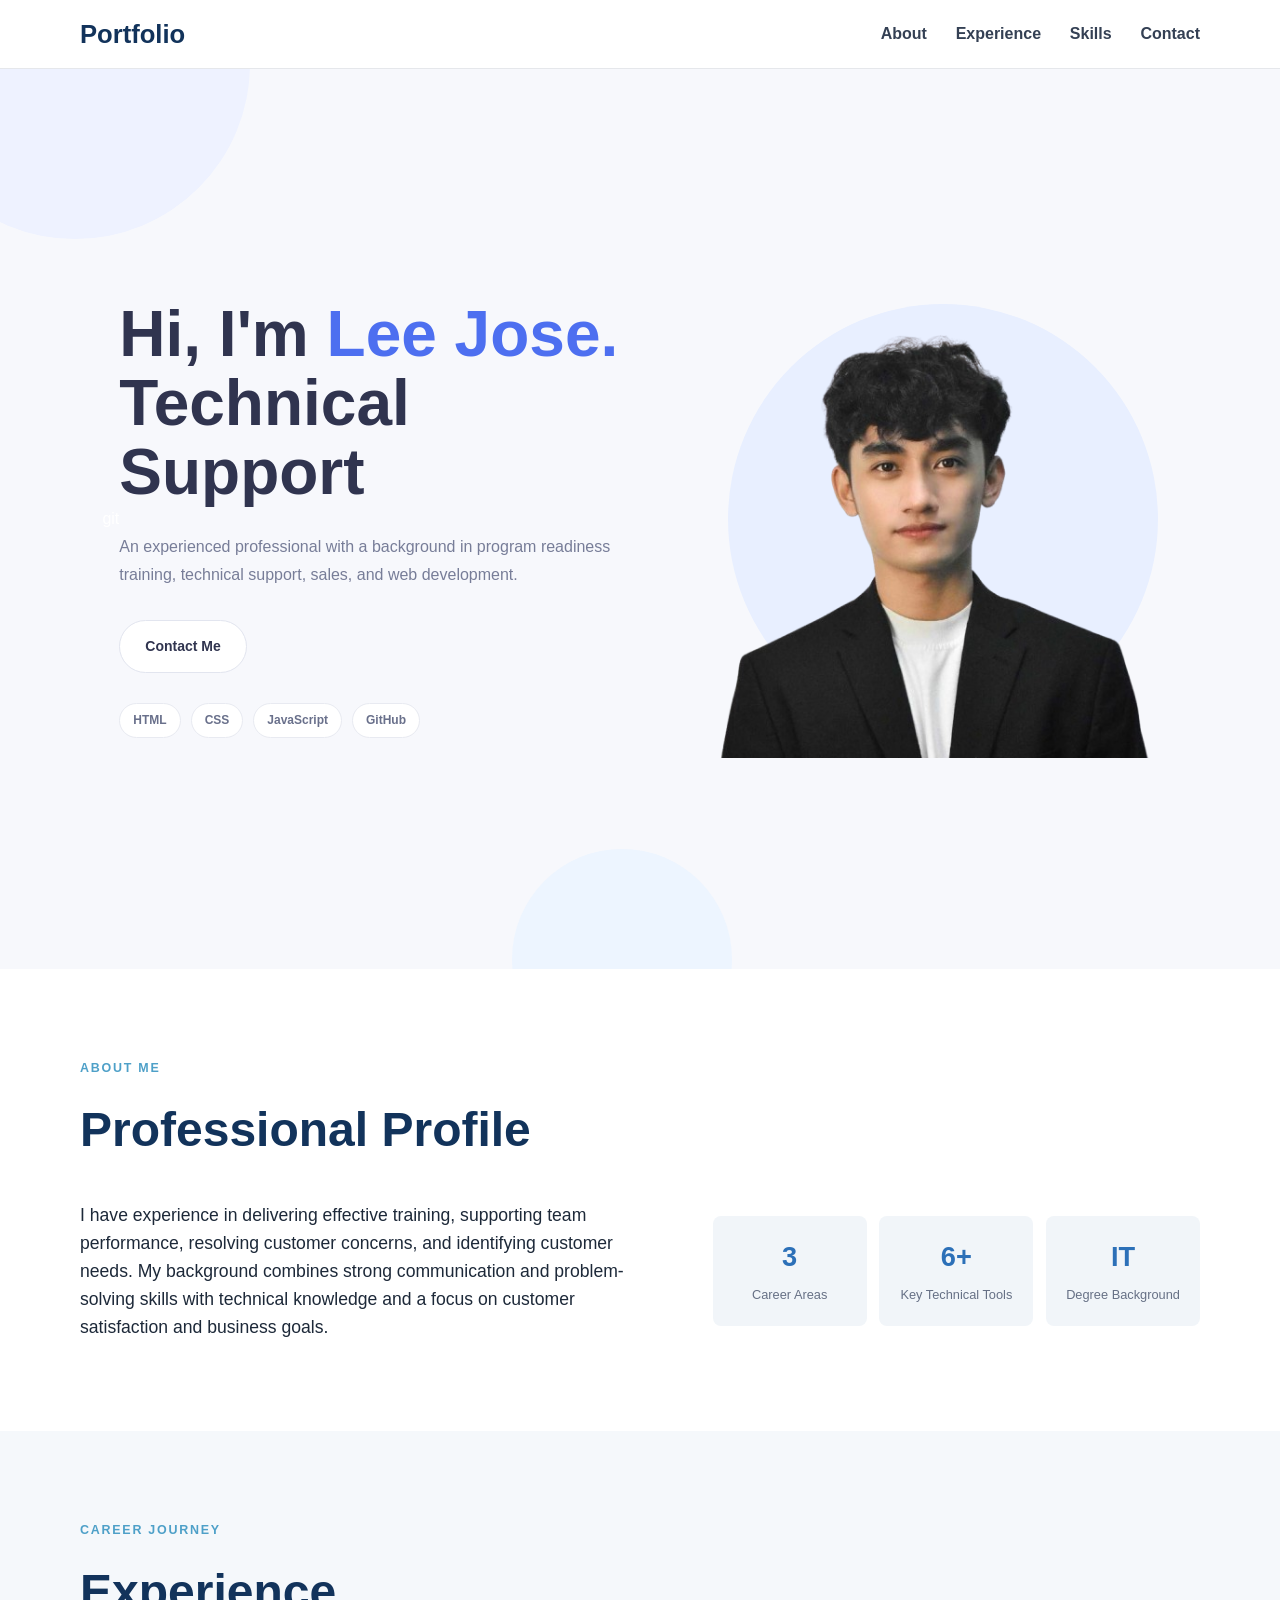
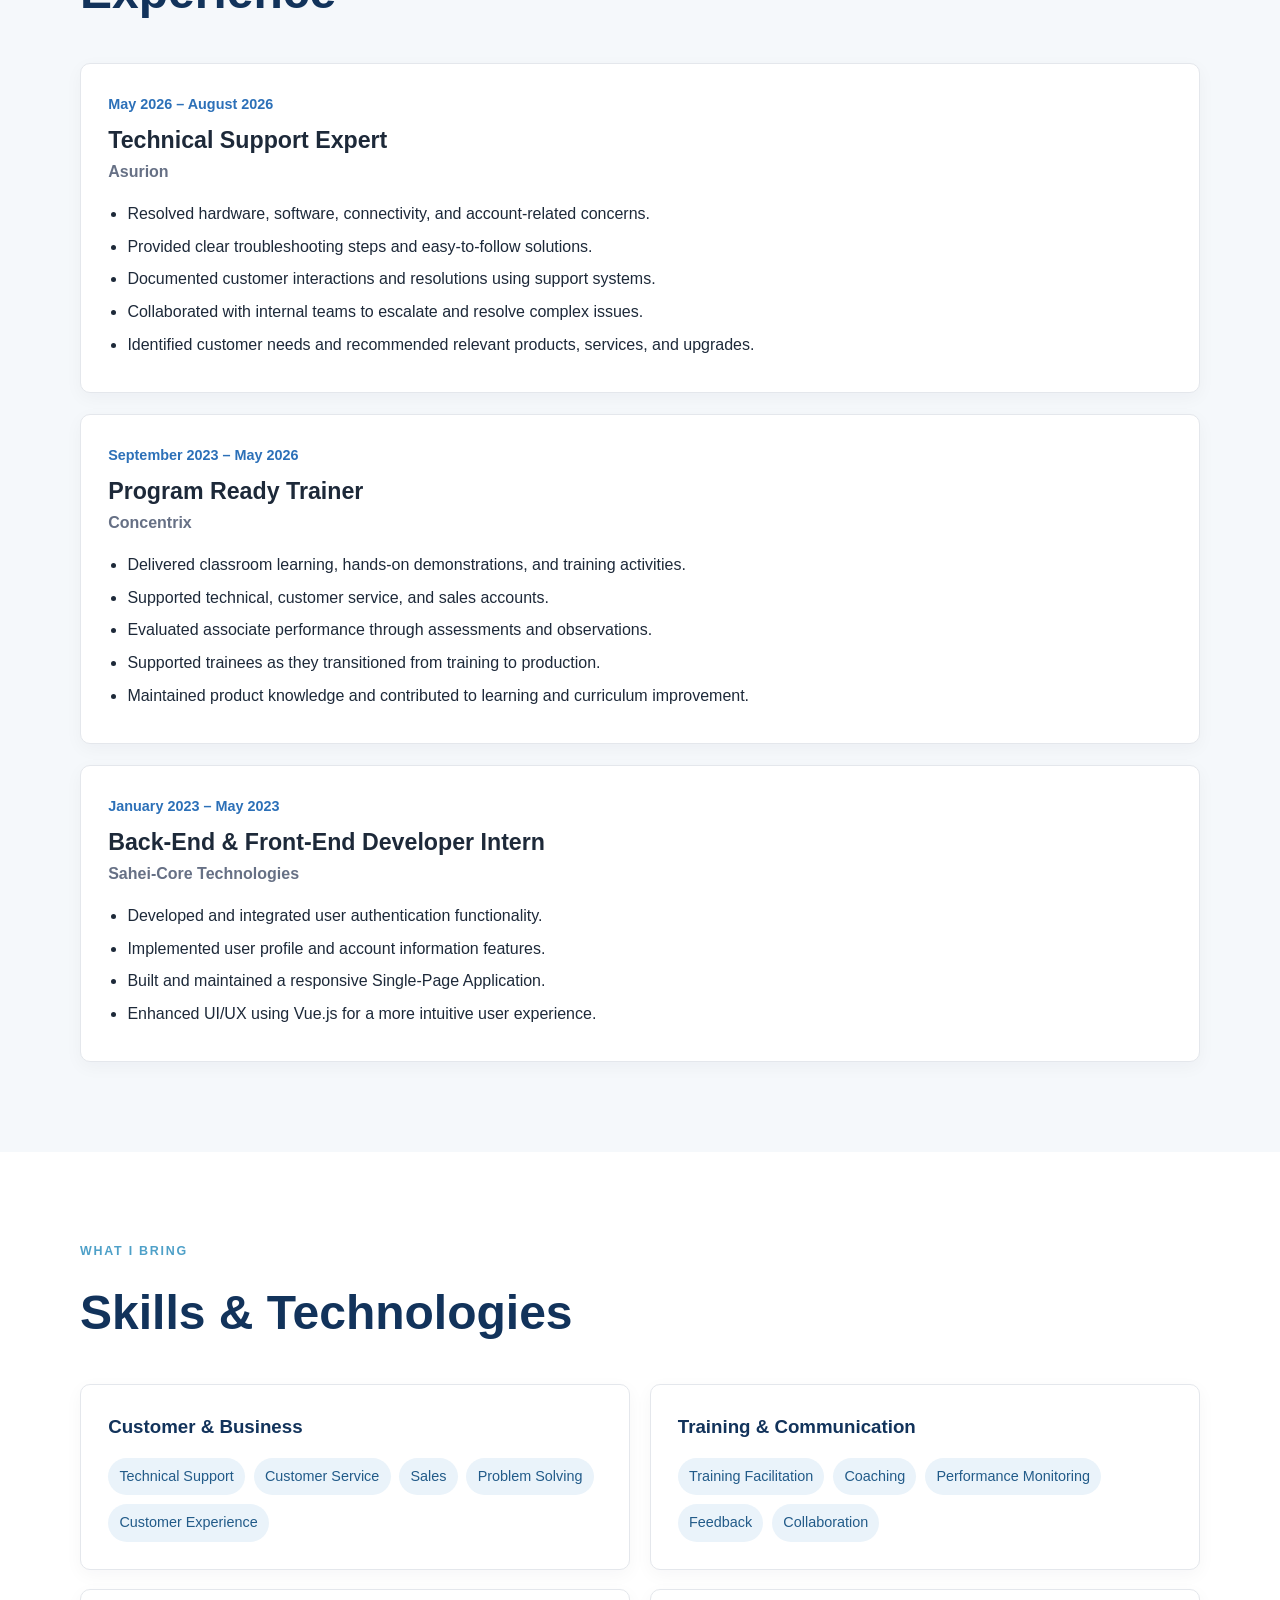
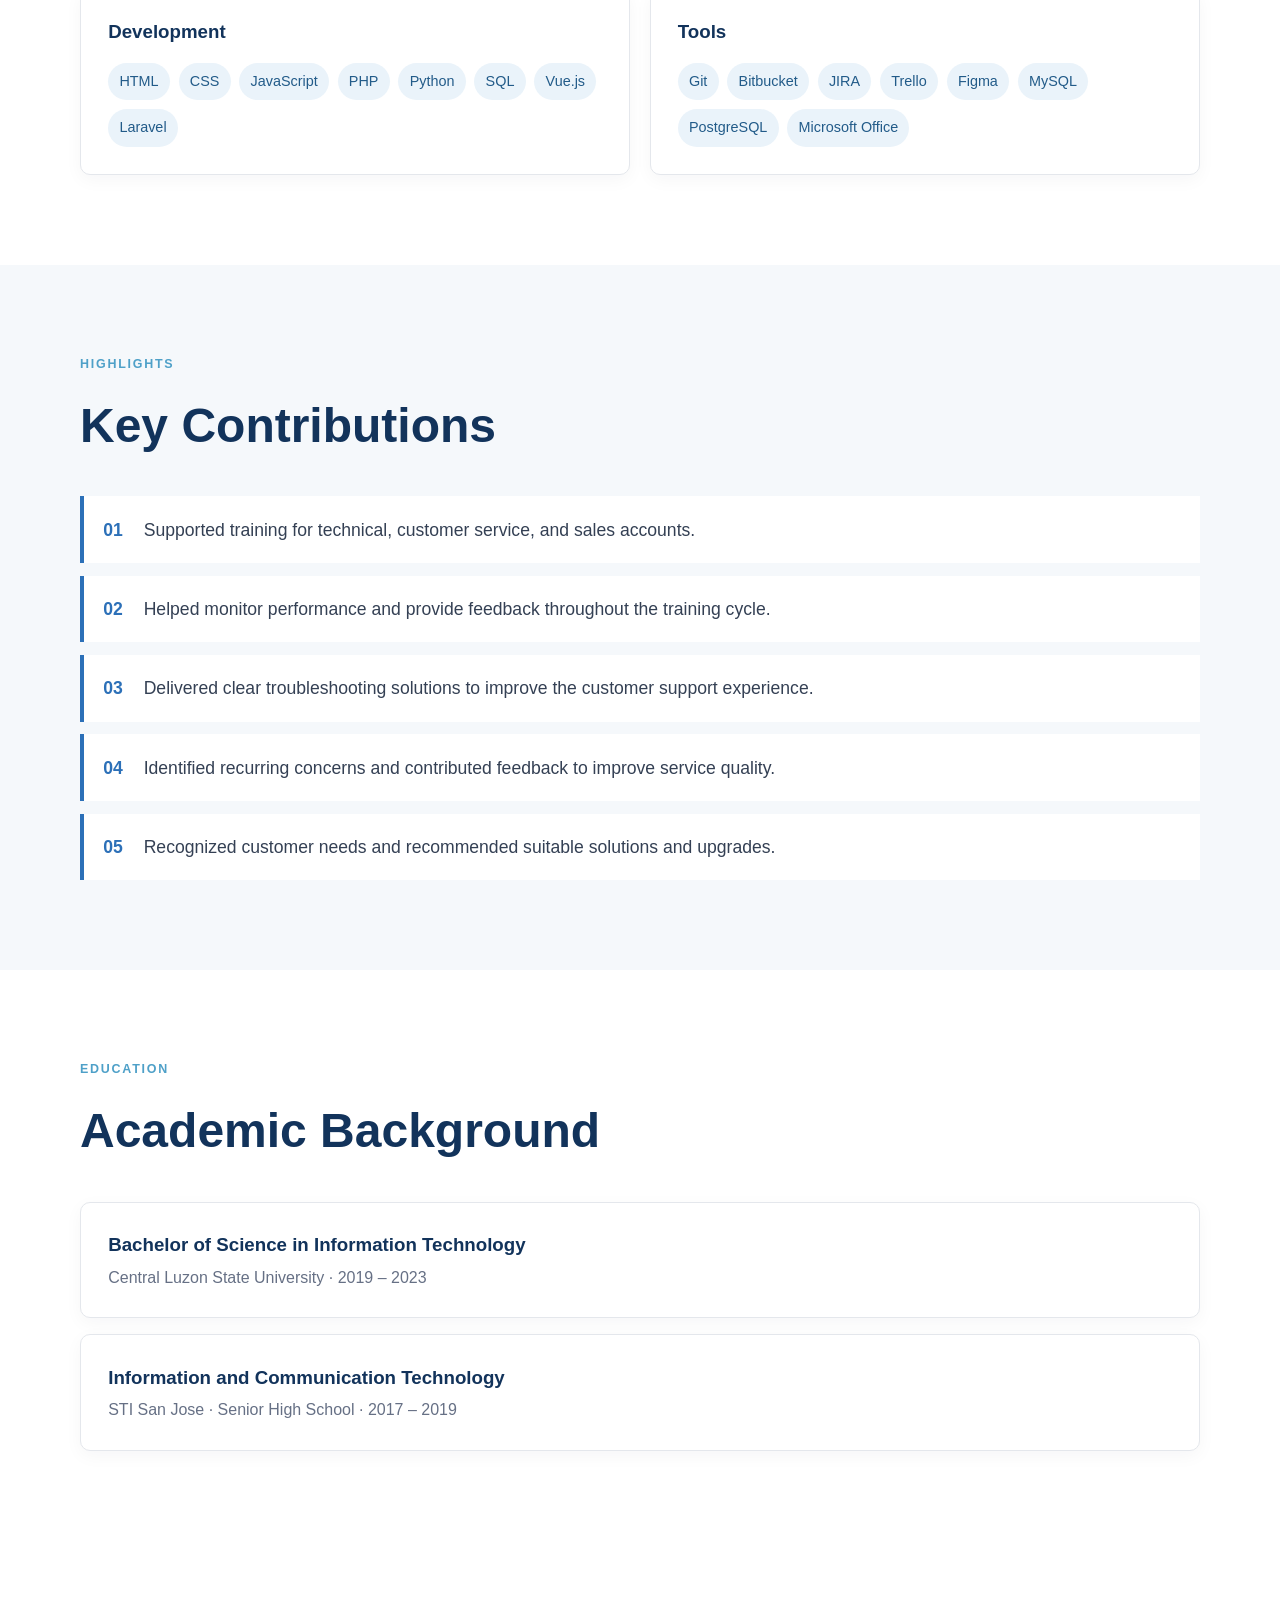
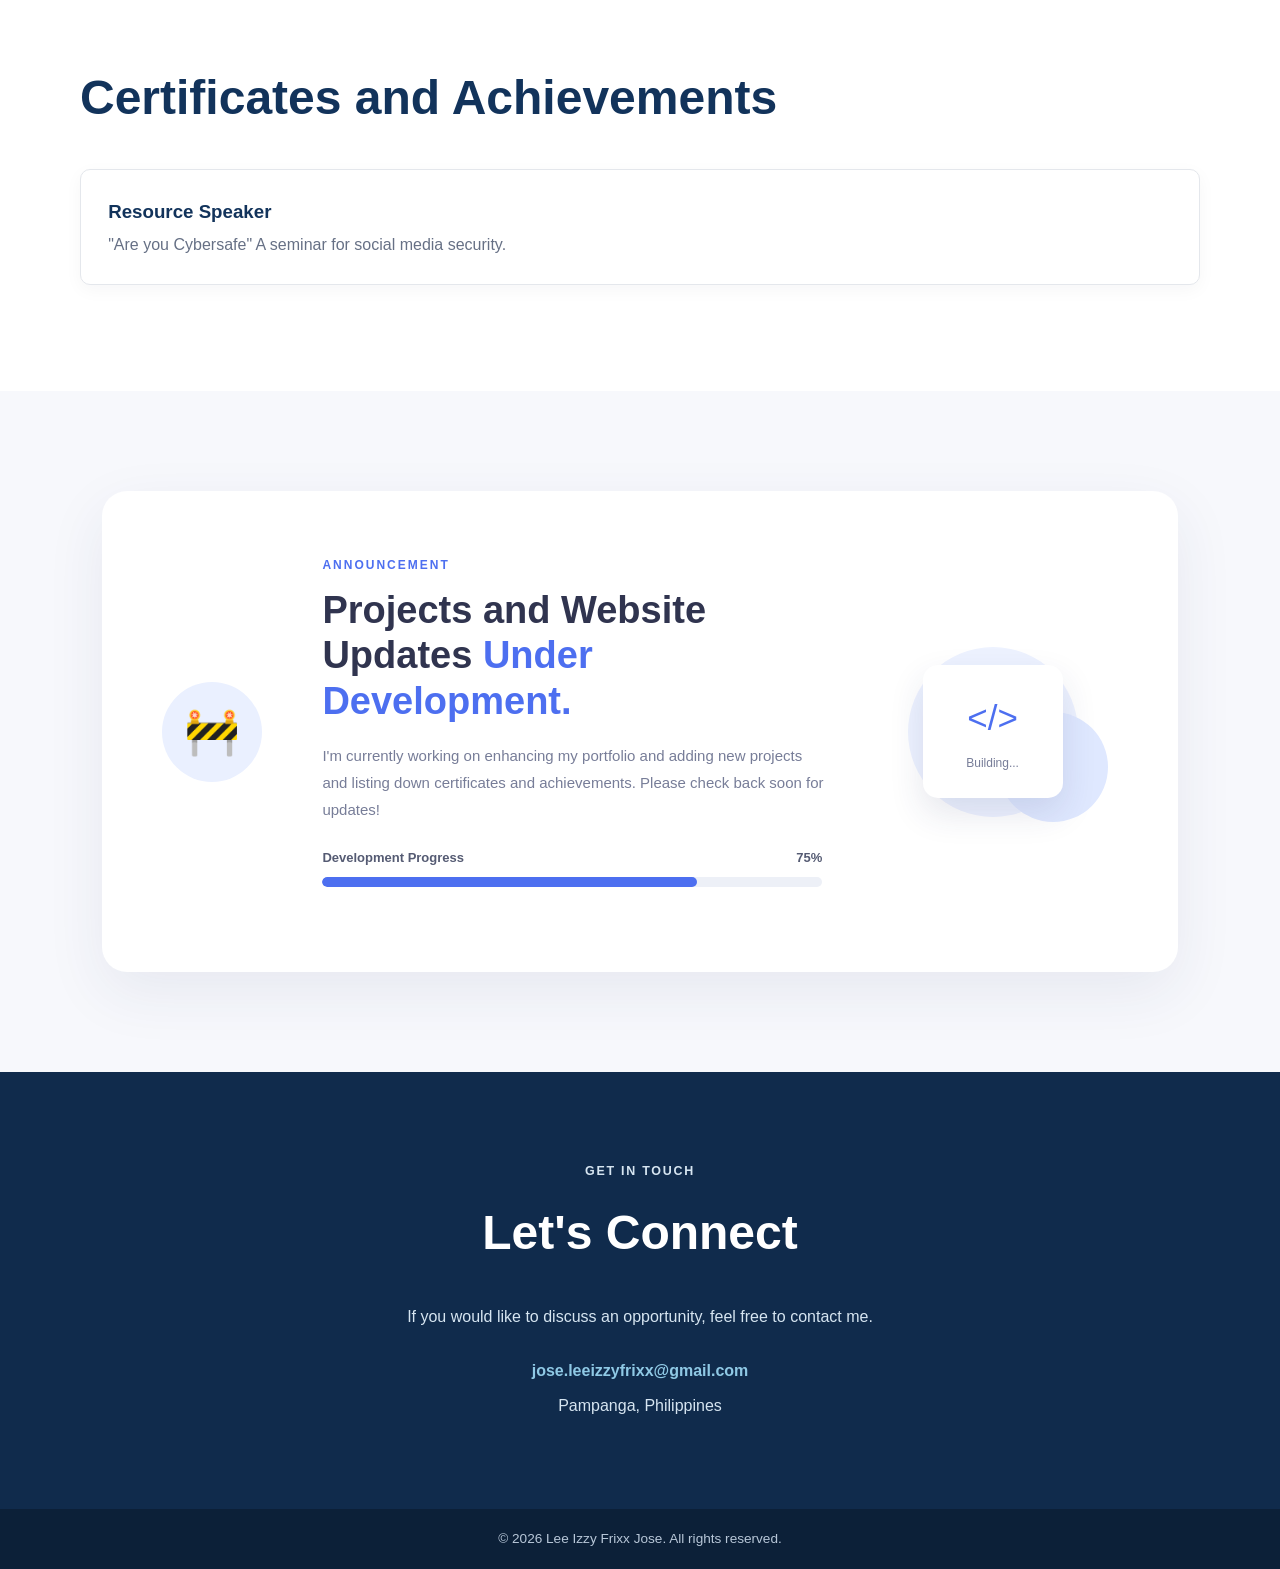
==== commit ab50b6c7: "Temporary Update 2" ====
--- a/index.html
+++ b/index.html
@@ -16,7 +16,7 @@
         <li><a href="#about">About</a></li>
         <li><a href="#experience">Experience</a></li>
         <li><a href="#skills">Skills</a></li>
-        <li><a href="#projects">Project</a></li>
+        <!--<li><a href="#projects">Project</a></li>-->
         <li><a href="#contact">Contact</a></li>
       </ul>
     </div>
@@ -70,11 +70,12 @@
             </p>
 
             <div class="hero-buttons">
-
+              <!--
                 <a href="#projects" class="btn primary-btn">
                     View My Projects
                     <span>↗</span>
-                </a>
+                </a> 
+                -->
 
                 <a href="#contact" class="btn secondary-btn">
                     Contact Me
@@ -306,13 +307,12 @@
             </span>
 
             <h2>
-                Something Awesome is
+                Projects and Website Updates
                 <span>Under Development.</span>
             </h2>
 
             <p>
-                I'm currently working on exciting new projects and
-                improvements for this website. Stay tuned for updates!
+                I'm currently working on enhancing my portfolio and adding new projects and listing down certificates and achievements. Please check back soon for updates!
             </p>
 
             <!-- Progress Bar -->
@@ -329,10 +329,10 @@
 
             </div>
 
-            <!-- Button -->
+            <!-- Button 
             <a href="#projects" class="development-btn">
                 Explore Current Projects →
-            </a>
+            </a>-->
 
         </div>
 
@@ -353,123 +353,6 @@
 
 </section>
   
-<!--
-=========================================    
-PROJECT SECTION
-=========================
--->
-    <section id="projects" class="projects">
-    <div class="projects-container">
-
-        <div class="section-title">
-            <p>MY WORK</p>
-            <h2>Featured Projects</h2>
-            <span>Here are some of the projects I have created.</span>
-        </div>
-
-        <div class="projects-grid">
-
-            <!-- Project 1 -->
-            <div class="project-card">
-                <div class="project-image">
-                    <img src="images/Screenshot 2026-08-29 074748.png" alt="Portfolio Website">
-                </div>
-
-                <div class="project-content">
-                    <h3>TARA!VEL</h3>
-
-                    <p>
-                        A responsive booking website I used for my College project.
-                    </p>
-
-                    <div class="project-tools">
-                        <span>PHP</span>
-                        <span>CSS</span>
-                        <span>JavaScript</span>
-                        <span>Responsive Design</span>
-                    </div>
-
-                    <div class="project-buttons">
-                        <a href="#" target="_blank" class="demo-btn">
-                            Live Demo
-                        </a>
-
-                        <a href="#" target="_blank" class="github-btn">
-                            GitHub
-                        </a>
-                    </div>
-                </div>
-            </div>
-
-
-            <!-- Project 2 -->
-            <div class="project-card">
-                <div class="project-image">
-                    <img src="images/project2.jpg" alt="Business Website">
-                </div>
-
-                <div class="project-content">
-                    <h3>Business Website</h3>
-
-                    <p>
-                        A modern and responsive website created to showcase
-                        a business, its services, and contact information.
-                    </p>
-
-                    <div class="project-tools">
-                        <span>HTML</span>
-                        <span>CSS</span>
-                        <span>JavaScript</span>
-                    </div>
-
-                    <div class="project-buttons">
-                        <a href="#" target="_blank" class="demo-btn">
-                            Live Demo
-                        </a>
-
-                        <a href="#" target="_blank" class="github-btn">
-                            GitHub
-                        </a>
-                    </div>
-                </div>
-            </div>
-
-
-            <!-- Project 3 -->
-            <div class="project-card">
-                <div class="project-image">
-                    <img src="images/Screenshot 2026-08-29 114434.png" alt="Landing Page">
-                </div>
-
-                <div class="project-content">
-                    <h3>eCommerce Website</h3>
-
-                    <p>
-                        A clean and visually appealing landing page designed
-                        to promote a product or service.
-                    </p>
-
-                    <div class="project-tools">
-                        <span>Vue.js</span>
-                        <span>Vuetify</span>
-                        <span>Responsive Design</span>
-                    </div>
-
-                    <div class="project-buttons">
-                        <a href="https://mezmerize11.github.io/eCommerce-OJT-Project/" target="_blank" class="demo-btn">
-                            Live Demo
-                        </a>
-
-                        <a href="#" target="_blank" class="github-btn">
-                            GitHub
-                        </a>
-                    </div>
-                </div>
-            </div>
-
-        </div>
-    </div>
-</section>
     <section id="contact" class="contact">
       <div class="container">
         <p class="section-label">GET IN TOUCH</p>
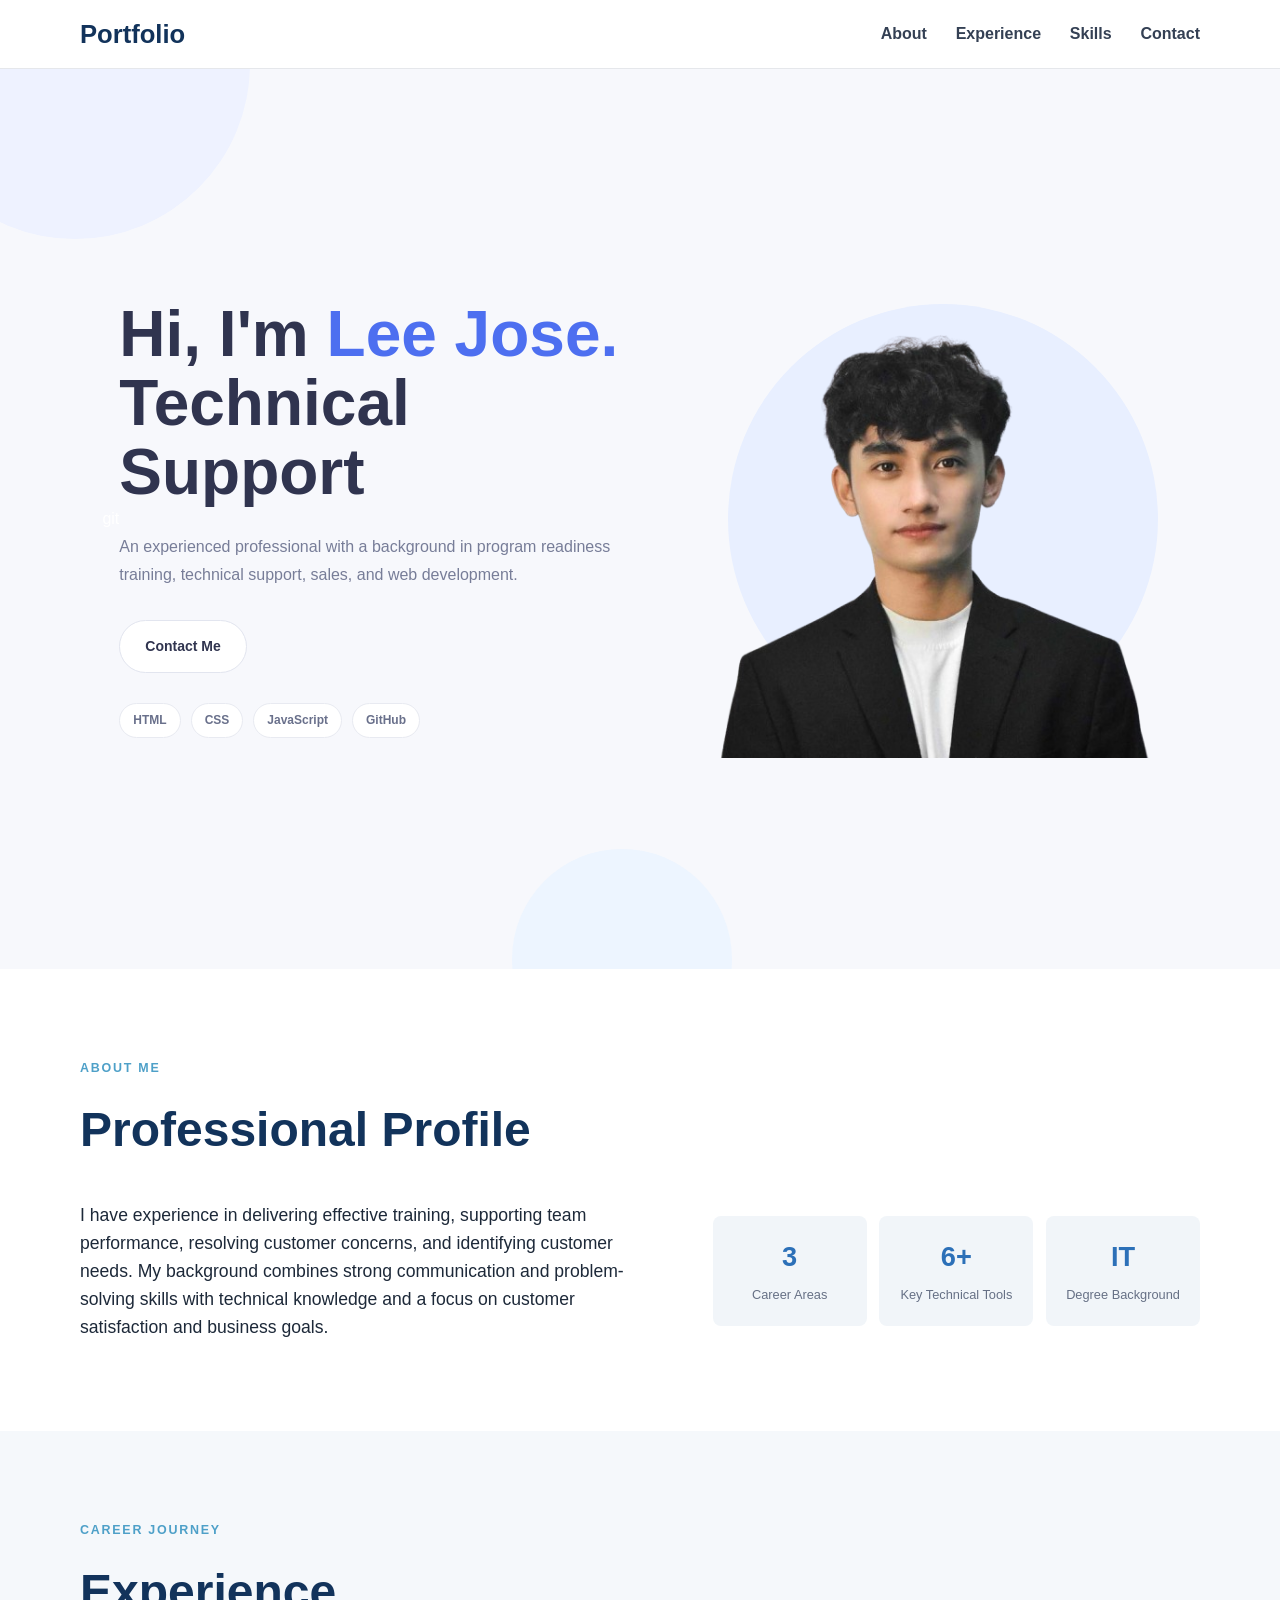
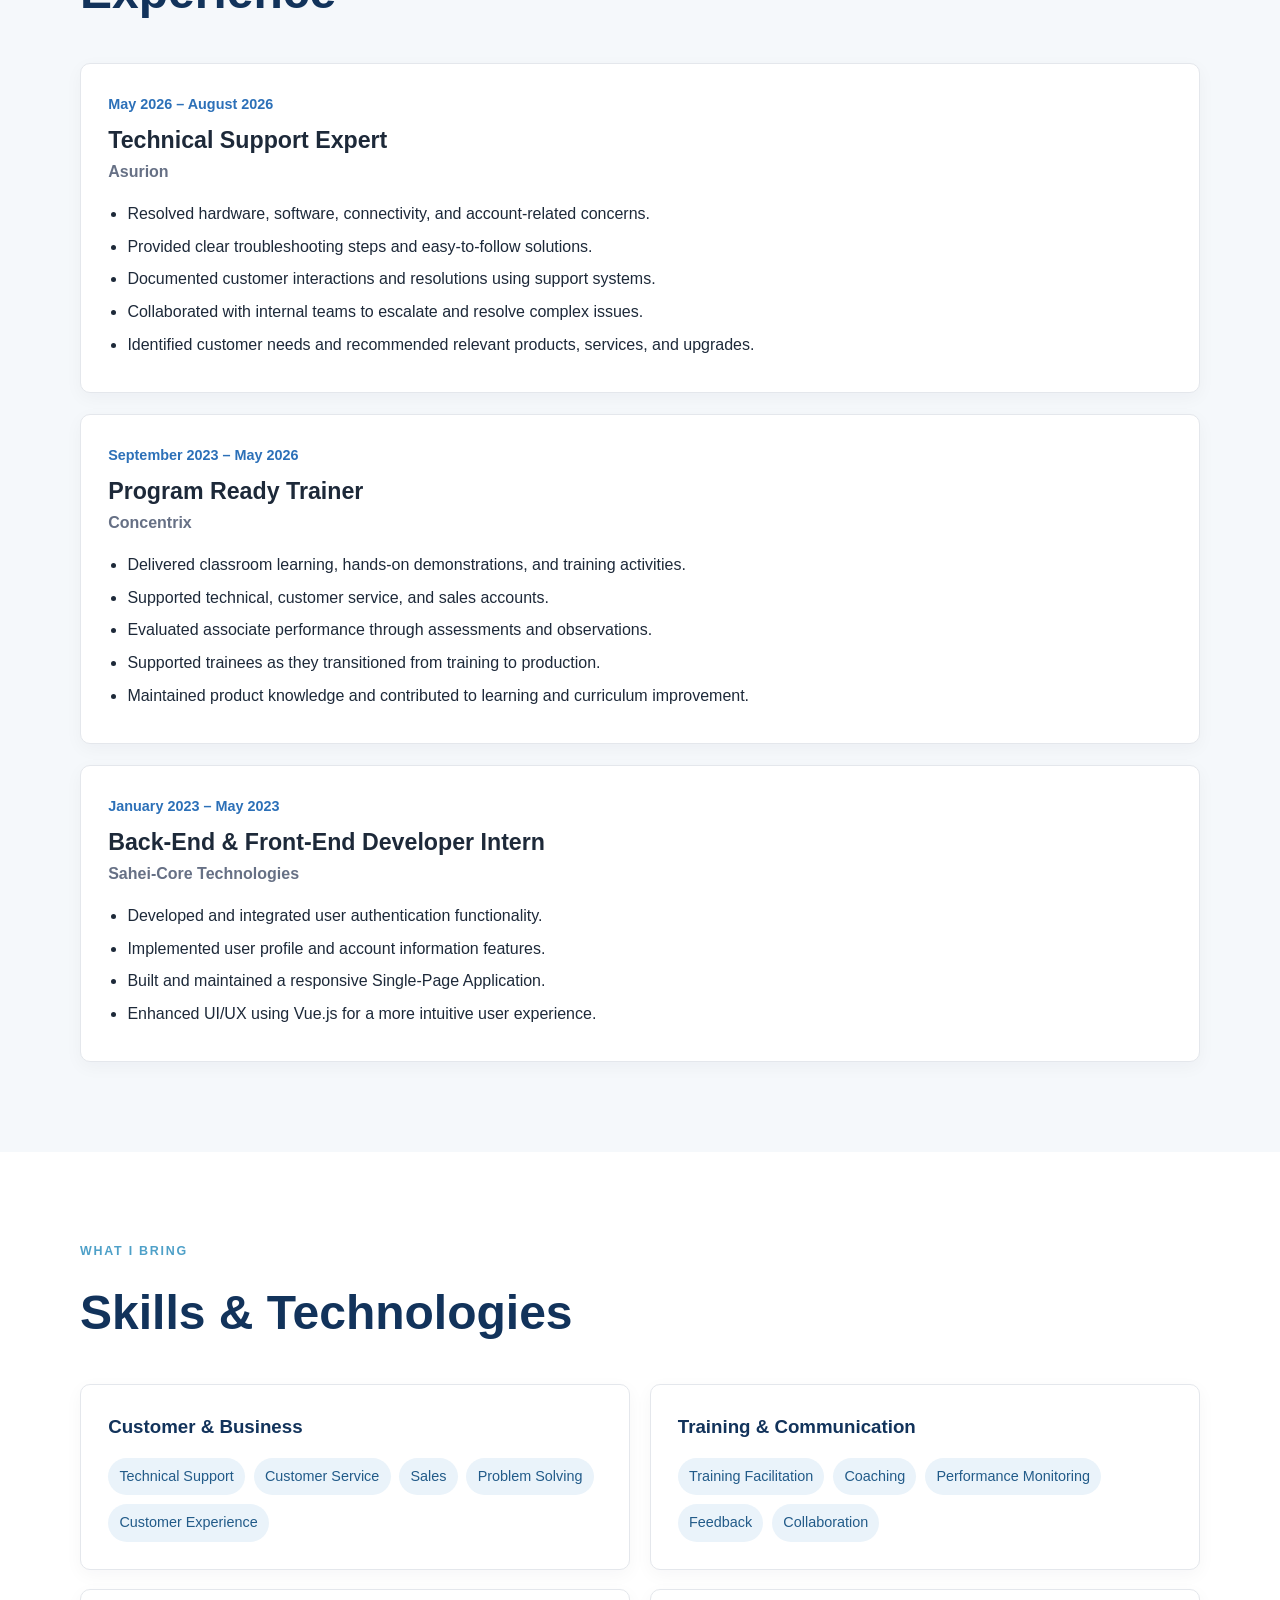
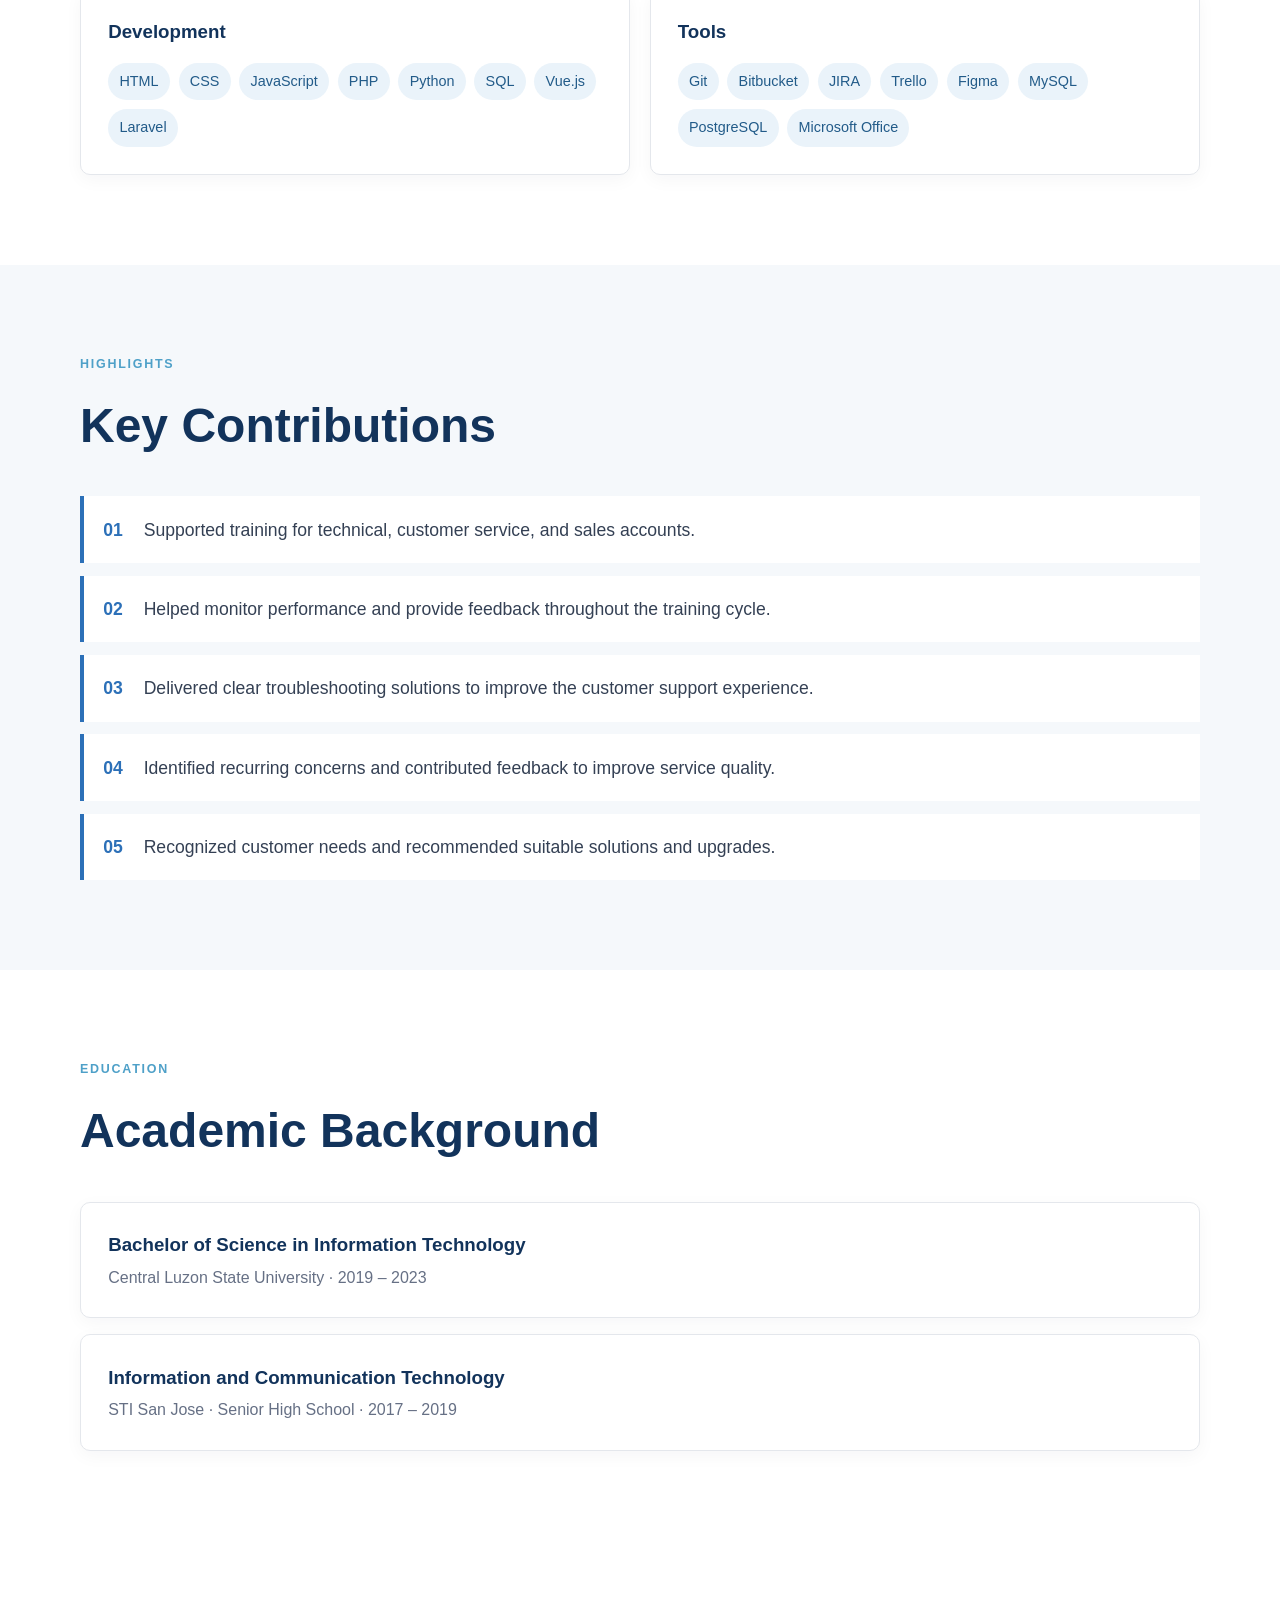
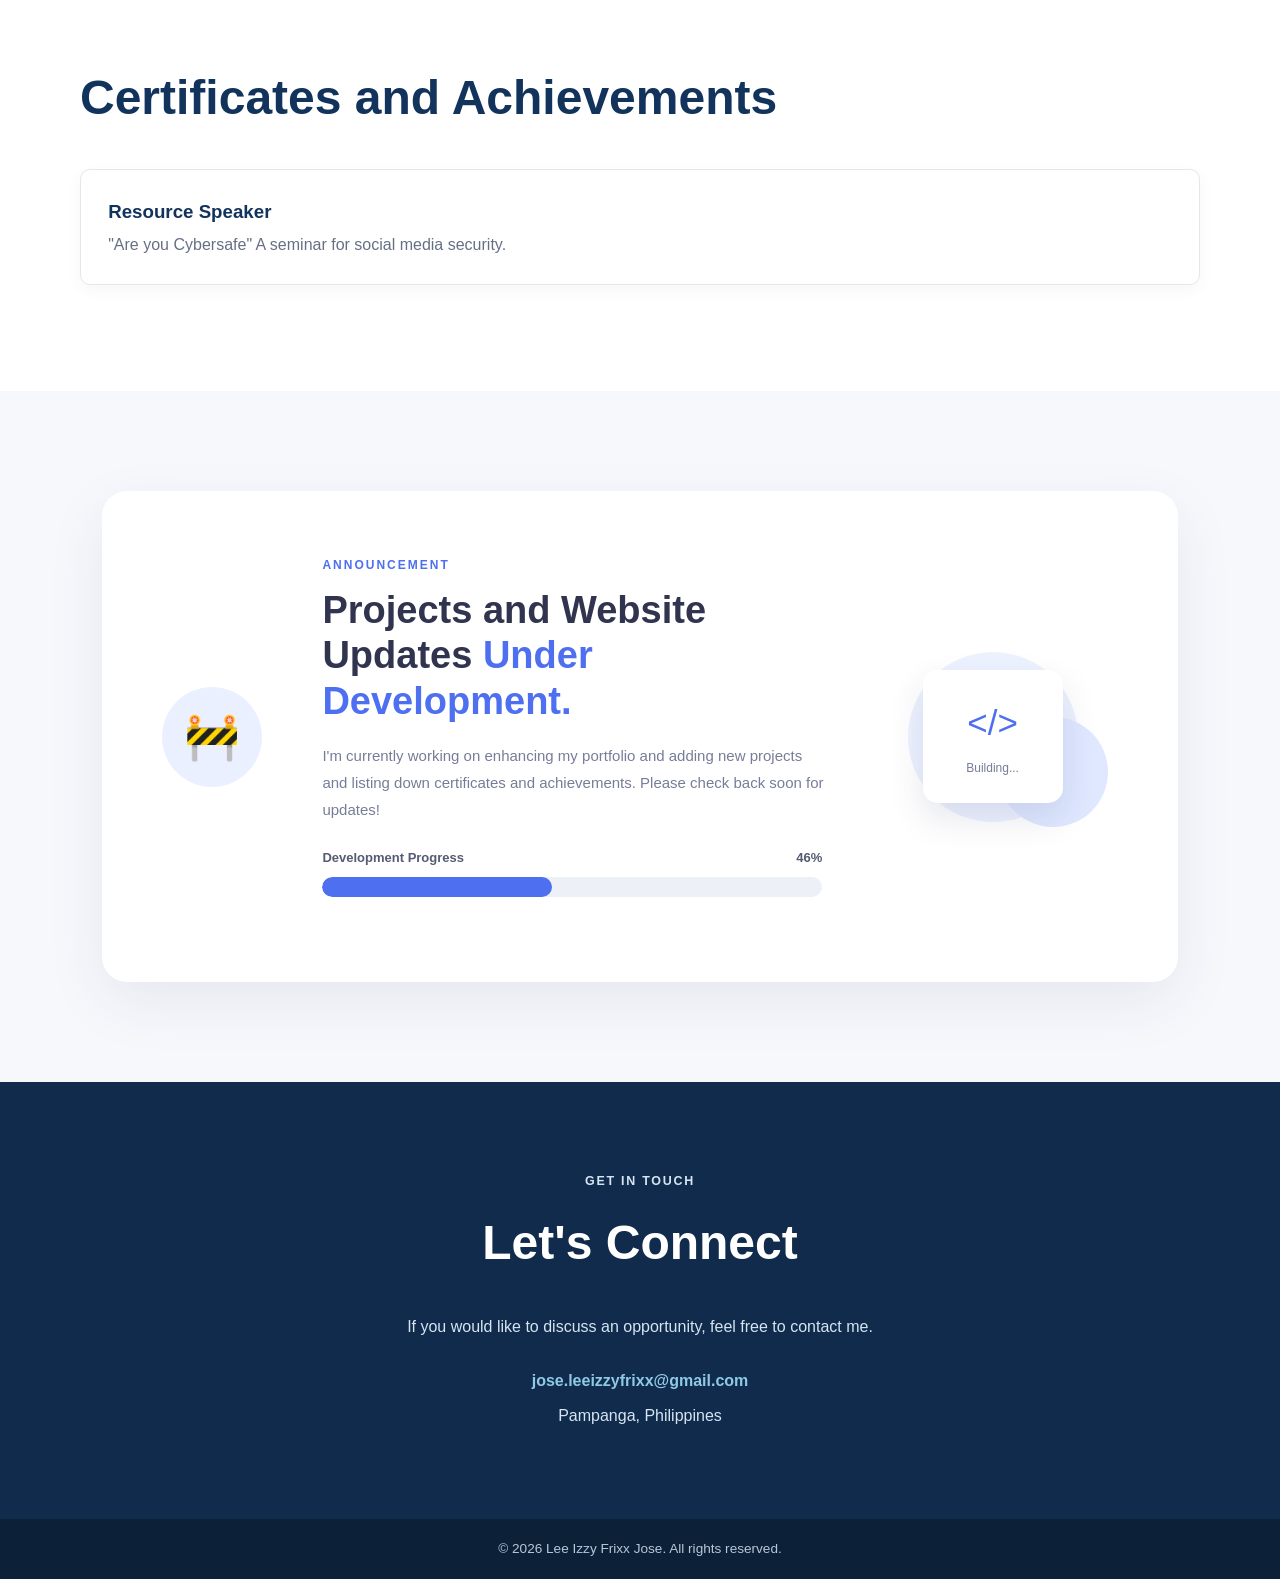
==== commit 5ee082be: "Progress Update 46%" ====
--- a/index.html
+++ b/index.html
@@ -320,7 +320,7 @@
 
                 <div class="progress-info">
                     <span>Development Progress</span>
-                    <span id="progress-number">75%</span>
+                    <span id="progress-number">46%</span>
                 </div>
 
                 <div class="progress-bar">
--- a/style.css
+++ b/style.css
@@ -777,7 +777,7 @@
 
 .progress-bar {
     width: 100%;
-    height: 10px;
+    height: 20px;
 
     background: #edf0f7;
 
